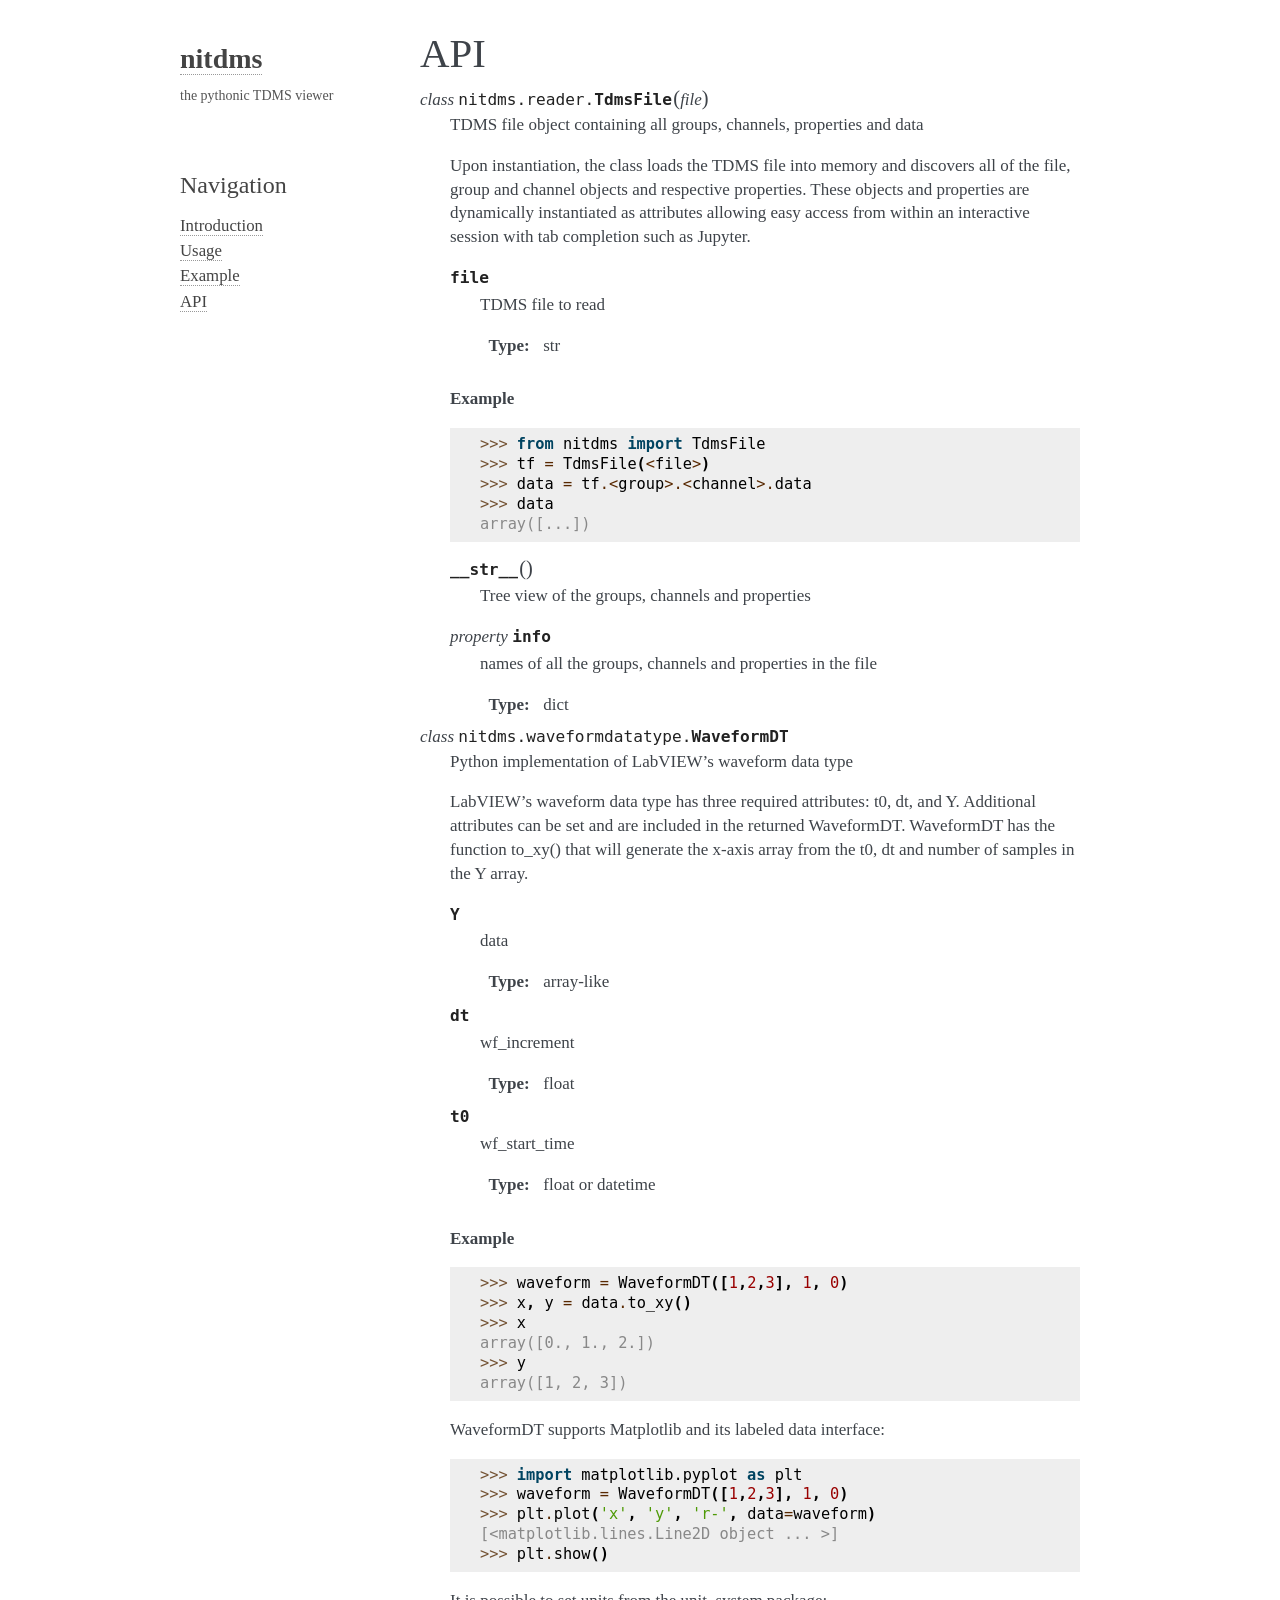
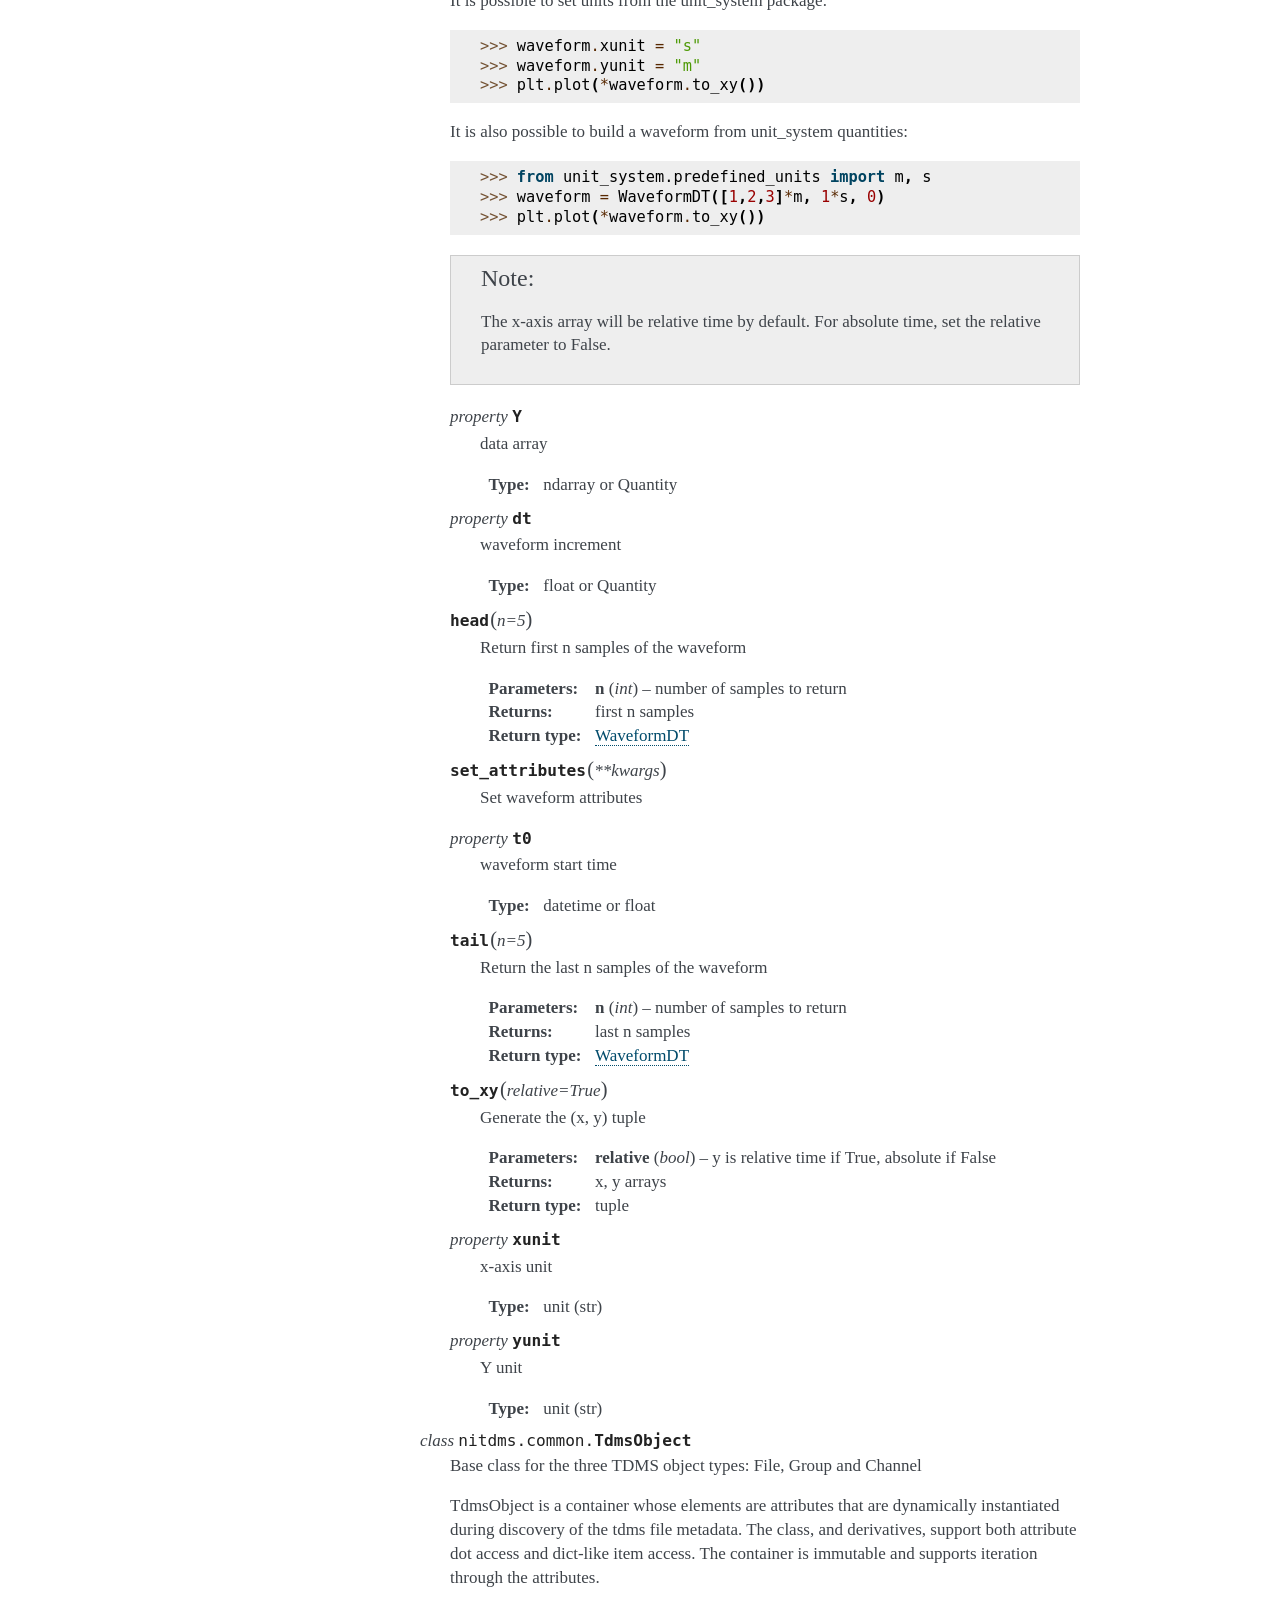
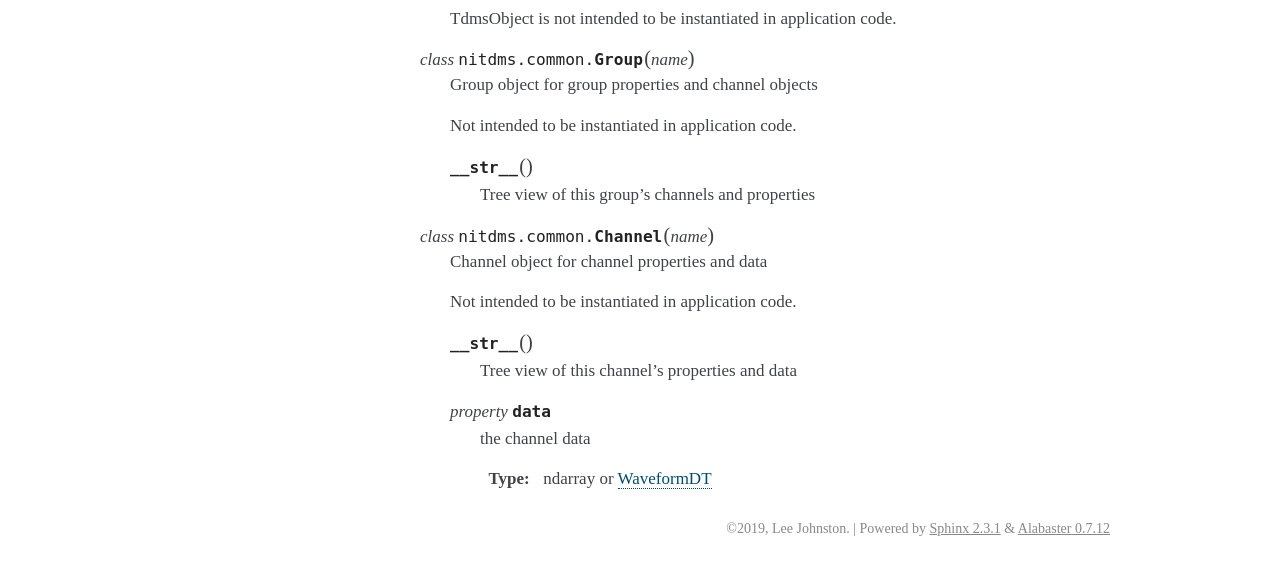
==== api.html @ 7b57d6dd "build project documentation" ====
<!DOCTYPE html>

<html xmlns="http://www.w3.org/1999/xhtml">
  <head>
    <meta charset="utf-8" />
    <title>API &#8212; nitdms  documentation</title>
    <link rel="stylesheet" href="_static/alabaster.css" type="text/css" />
    <link rel="stylesheet" href="_static/pygments.css" type="text/css" />
    <script type="text/javascript" id="documentation_options" data-url_root="./" src="_static/documentation_options.js"></script>
    <script type="text/javascript" src="_static/jquery.js"></script>
    <script type="text/javascript" src="_static/underscore.js"></script>
    <script type="text/javascript" src="_static/doctools.js"></script>
    <script type="text/javascript" src="_static/language_data.js"></script>
    <link rel="index" title="Index" href="genindex.html" />
    <link rel="search" title="Search" href="search.html" />
    <link rel="prev" title="Example" href="example.html" />
   
  <link rel="stylesheet" href="_static/custom.css" type="text/css" />
  
  
  <meta name="viewport" content="width=device-width, initial-scale=0.9, maximum-scale=0.9" />

  </head><body>
  

    <div class="document">
      <div class="documentwrapper">
        <div class="bodywrapper">
          

          <div class="body" role="main">
            
  <div class="section" id="module-nitdms.reader">
<span id="api"></span><h1>API<a class="headerlink" href="#module-nitdms.reader" title="Permalink to this headline">¶</a></h1>
<dl class="class">
<dt id="nitdms.reader.TdmsFile">
<em class="property">class </em><code class="sig-prename descclassname">nitdms.reader.</code><code class="sig-name descname">TdmsFile</code><span class="sig-paren">(</span><em class="sig-param">file</em><span class="sig-paren">)</span><a class="headerlink" href="#nitdms.reader.TdmsFile" title="Permalink to this definition">¶</a></dt>
<dd><p>TDMS file object containing all groups, channels, properties and data</p>
<p>Upon instantiation, the class loads the TDMS file into memory and discovers
all of the file, group and channel objects and respective properties. These
objects and properties are dynamically instantiated as attributes allowing easy
access from within an interactive session with tab completion such as Jupyter.</p>
<dl class="attribute">
<dt id="nitdms.reader.TdmsFile.file">
<code class="sig-name descname">file</code><a class="headerlink" href="#nitdms.reader.TdmsFile.file" title="Permalink to this definition">¶</a></dt>
<dd><p>TDMS file to read</p>
<dl class="field-list simple">
<dt class="field-odd">Type</dt>
<dd class="field-odd"><p>str</p>
</dd>
</dl>
</dd></dl>

<p class="rubric">Example</p>
<div class="doctest highlight-default notranslate"><div class="highlight"><pre><span></span><span class="gp">&gt;&gt;&gt; </span><span class="kn">from</span> <span class="nn">nitdms</span> <span class="kn">import</span> <span class="n">TdmsFile</span>
<span class="gp">&gt;&gt;&gt; </span><span class="n">tf</span> <span class="o">=</span> <span class="n">TdmsFile</span><span class="p">(</span><span class="o">&lt;</span><span class="n">file</span><span class="o">&gt;</span><span class="p">)</span>
<span class="gp">&gt;&gt;&gt; </span><span class="n">data</span> <span class="o">=</span> <span class="n">tf</span><span class="o">.&lt;</span><span class="n">group</span><span class="o">&gt;.&lt;</span><span class="n">channel</span><span class="o">&gt;.</span><span class="n">data</span>
<span class="gp">&gt;&gt;&gt; </span><span class="n">data</span>
<span class="go">array([...])</span>
</pre></div>
</div>
<dl class="method">
<dt id="nitdms.reader.TdmsFile.__str__">
<code class="sig-name descname">__str__</code><span class="sig-paren">(</span><span class="sig-paren">)</span><a class="headerlink" href="#nitdms.reader.TdmsFile.__str__" title="Permalink to this definition">¶</a></dt>
<dd><p>Tree view of the groups, channels and properties</p>
</dd></dl>

<dl class="method">
<dt id="nitdms.reader.TdmsFile.info">
<em class="property">property </em><code class="sig-name descname">info</code><a class="headerlink" href="#nitdms.reader.TdmsFile.info" title="Permalink to this definition">¶</a></dt>
<dd><p>names of all the groups, channels and properties in the file</p>
<dl class="field-list simple">
<dt class="field-odd">Type</dt>
<dd class="field-odd"><p>dict</p>
</dd>
</dl>
</dd></dl>

</dd></dl>

<span class="target" id="module-nitdms.waveformdatatype"></span><dl class="class">
<dt id="nitdms.waveformdatatype.WaveformDT">
<em class="property">class </em><code class="sig-prename descclassname">nitdms.waveformdatatype.</code><code class="sig-name descname">WaveformDT</code><a class="headerlink" href="#nitdms.waveformdatatype.WaveformDT" title="Permalink to this definition">¶</a></dt>
<dd><p>Python implementation of LabVIEW’s waveform data type</p>
<p>LabVIEW’s waveform data type has three required attributes: t0, dt, and Y.
Additional attributes can be set and are included in the returned WaveformDT.
WaveformDT has the function to_xy() that will generate the x-axis array from the
t0, dt and number of samples in the Y array.</p>
<dl class="attribute">
<dt id="nitdms.waveformdatatype.WaveformDT.Y">
<code class="sig-name descname">Y</code><a class="headerlink" href="#nitdms.waveformdatatype.WaveformDT.Y" title="Permalink to this definition">¶</a></dt>
<dd><p>data</p>
<dl class="field-list simple">
<dt class="field-odd">Type</dt>
<dd class="field-odd"><p>array-like</p>
</dd>
</dl>
</dd></dl>

<dl class="attribute">
<dt id="nitdms.waveformdatatype.WaveformDT.dt">
<code class="sig-name descname">dt</code><a class="headerlink" href="#nitdms.waveformdatatype.WaveformDT.dt" title="Permalink to this definition">¶</a></dt>
<dd><p>wf_increment</p>
<dl class="field-list simple">
<dt class="field-odd">Type</dt>
<dd class="field-odd"><p>float</p>
</dd>
</dl>
</dd></dl>

<dl class="attribute">
<dt id="nitdms.waveformdatatype.WaveformDT.t0">
<code class="sig-name descname">t0</code><a class="headerlink" href="#nitdms.waveformdatatype.WaveformDT.t0" title="Permalink to this definition">¶</a></dt>
<dd><p>wf_start_time</p>
<dl class="field-list simple">
<dt class="field-odd">Type</dt>
<dd class="field-odd"><p>float or datetime</p>
</dd>
</dl>
</dd></dl>

<p class="rubric">Example</p>
<div class="doctest highlight-default notranslate"><div class="highlight"><pre><span></span><span class="gp">&gt;&gt;&gt; </span><span class="n">waveform</span> <span class="o">=</span> <span class="n">WaveformDT</span><span class="p">([</span><span class="mi">1</span><span class="p">,</span><span class="mi">2</span><span class="p">,</span><span class="mi">3</span><span class="p">],</span> <span class="mi">1</span><span class="p">,</span> <span class="mi">0</span><span class="p">)</span>
<span class="gp">&gt;&gt;&gt; </span><span class="n">x</span><span class="p">,</span> <span class="n">y</span> <span class="o">=</span> <span class="n">data</span><span class="o">.</span><span class="n">to_xy</span><span class="p">()</span>
<span class="gp">&gt;&gt;&gt; </span><span class="n">x</span>
<span class="go">array([0., 1., 2.])</span>
<span class="gp">&gt;&gt;&gt; </span><span class="n">y</span>
<span class="go">array([1, 2, 3])</span>
</pre></div>
</div>
<p>WaveformDT supports Matplotlib and its labeled data interface:</p>
<div class="doctest highlight-default notranslate"><div class="highlight"><pre><span></span><span class="gp">&gt;&gt;&gt; </span><span class="kn">import</span> <span class="nn">matplotlib.pyplot</span> <span class="k">as</span> <span class="nn">plt</span>
<span class="gp">&gt;&gt;&gt; </span><span class="n">waveform</span> <span class="o">=</span> <span class="n">WaveformDT</span><span class="p">([</span><span class="mi">1</span><span class="p">,</span><span class="mi">2</span><span class="p">,</span><span class="mi">3</span><span class="p">],</span> <span class="mi">1</span><span class="p">,</span> <span class="mi">0</span><span class="p">)</span>
<span class="gp">&gt;&gt;&gt; </span><span class="n">plt</span><span class="o">.</span><span class="n">plot</span><span class="p">(</span><span class="s1">&#39;x&#39;</span><span class="p">,</span> <span class="s1">&#39;y&#39;</span><span class="p">,</span> <span class="s1">&#39;r-&#39;</span><span class="p">,</span> <span class="n">data</span><span class="o">=</span><span class="n">waveform</span><span class="p">)</span>
<span class="go">[&lt;matplotlib.lines.Line2D object ... &gt;]</span>
<span class="gp">&gt;&gt;&gt; </span><span class="n">plt</span><span class="o">.</span><span class="n">show</span><span class="p">()</span>
</pre></div>
</div>
<p>It is possible to set units from the unit_system package:</p>
<div class="doctest highlight-default notranslate"><div class="highlight"><pre><span></span><span class="gp">&gt;&gt;&gt; </span><span class="n">waveform</span><span class="o">.</span><span class="n">xunit</span> <span class="o">=</span> <span class="s2">&quot;s&quot;</span>
<span class="gp">&gt;&gt;&gt; </span><span class="n">waveform</span><span class="o">.</span><span class="n">yunit</span> <span class="o">=</span> <span class="s2">&quot;m&quot;</span>
<span class="gp">&gt;&gt;&gt; </span><span class="n">plt</span><span class="o">.</span><span class="n">plot</span><span class="p">(</span><span class="o">*</span><span class="n">waveform</span><span class="o">.</span><span class="n">to_xy</span><span class="p">())</span>
</pre></div>
</div>
<p>It is also possible to build a waveform from unit_system quantities:</p>
<div class="doctest highlight-default notranslate"><div class="highlight"><pre><span></span><span class="gp">&gt;&gt;&gt; </span><span class="kn">from</span> <span class="nn">unit_system.predefined_units</span> <span class="kn">import</span> <span class="n">m</span><span class="p">,</span> <span class="n">s</span>
<span class="gp">&gt;&gt;&gt; </span><span class="n">waveform</span> <span class="o">=</span> <span class="n">WaveformDT</span><span class="p">([</span><span class="mi">1</span><span class="p">,</span><span class="mi">2</span><span class="p">,</span><span class="mi">3</span><span class="p">]</span><span class="o">*</span><span class="n">m</span><span class="p">,</span> <span class="mi">1</span><span class="o">*</span><span class="n">s</span><span class="p">,</span> <span class="mi">0</span><span class="p">)</span>
<span class="gp">&gt;&gt;&gt; </span><span class="n">plt</span><span class="o">.</span><span class="n">plot</span><span class="p">(</span><span class="o">*</span><span class="n">waveform</span><span class="o">.</span><span class="n">to_xy</span><span class="p">())</span>
</pre></div>
</div>
<div class="admonition note">
<p class="admonition-title">Note</p>
<p>The x-axis array will be relative time by default. For absolute time, set the
relative parameter to False.</p>
</div>
<dl class="method">
<dt>
<em class="property">property </em><code class="sig-name descname">Y</code></dt>
<dd><p>data array</p>
<dl class="field-list simple">
<dt class="field-odd">Type</dt>
<dd class="field-odd"><p>ndarray or Quantity</p>
</dd>
</dl>
</dd></dl>

<dl class="method">
<dt>
<em class="property">property </em><code class="sig-name descname">dt</code></dt>
<dd><p>waveform increment</p>
<dl class="field-list simple">
<dt class="field-odd">Type</dt>
<dd class="field-odd"><p>float or Quantity</p>
</dd>
</dl>
</dd></dl>

<dl class="method">
<dt id="nitdms.waveformdatatype.WaveformDT.head">
<code class="sig-name descname">head</code><span class="sig-paren">(</span><em class="sig-param">n=5</em><span class="sig-paren">)</span><a class="headerlink" href="#nitdms.waveformdatatype.WaveformDT.head" title="Permalink to this definition">¶</a></dt>
<dd><p>Return first n samples of the waveform</p>
<dl class="field-list simple">
<dt class="field-odd">Parameters</dt>
<dd class="field-odd"><p><strong>n</strong> (<em>int</em>) – number of samples to return</p>
</dd>
<dt class="field-even">Returns</dt>
<dd class="field-even"><p>first n samples</p>
</dd>
<dt class="field-odd">Return type</dt>
<dd class="field-odd"><p><a class="reference internal" href="#nitdms.waveformdatatype.WaveformDT" title="nitdms.waveformdatatype.WaveformDT">WaveformDT</a></p>
</dd>
</dl>
</dd></dl>

<dl class="method">
<dt id="nitdms.waveformdatatype.WaveformDT.set_attributes">
<code class="sig-name descname">set_attributes</code><span class="sig-paren">(</span><em class="sig-param">**kwargs</em><span class="sig-paren">)</span><a class="headerlink" href="#nitdms.waveformdatatype.WaveformDT.set_attributes" title="Permalink to this definition">¶</a></dt>
<dd><p>Set waveform attributes</p>
</dd></dl>

<dl class="method">
<dt>
<em class="property">property </em><code class="sig-name descname">t0</code></dt>
<dd><p>waveform start time</p>
<dl class="field-list simple">
<dt class="field-odd">Type</dt>
<dd class="field-odd"><p>datetime or float</p>
</dd>
</dl>
</dd></dl>

<dl class="method">
<dt id="nitdms.waveformdatatype.WaveformDT.tail">
<code class="sig-name descname">tail</code><span class="sig-paren">(</span><em class="sig-param">n=5</em><span class="sig-paren">)</span><a class="headerlink" href="#nitdms.waveformdatatype.WaveformDT.tail" title="Permalink to this definition">¶</a></dt>
<dd><p>Return the last n samples of the waveform</p>
<dl class="field-list simple">
<dt class="field-odd">Parameters</dt>
<dd class="field-odd"><p><strong>n</strong> (<em>int</em>) – number of samples to return</p>
</dd>
<dt class="field-even">Returns</dt>
<dd class="field-even"><p>last n samples</p>
</dd>
<dt class="field-odd">Return type</dt>
<dd class="field-odd"><p><a class="reference internal" href="#nitdms.waveformdatatype.WaveformDT" title="nitdms.waveformdatatype.WaveformDT">WaveformDT</a></p>
</dd>
</dl>
</dd></dl>

<dl class="method">
<dt id="nitdms.waveformdatatype.WaveformDT.to_xy">
<code class="sig-name descname">to_xy</code><span class="sig-paren">(</span><em class="sig-param">relative=True</em><span class="sig-paren">)</span><a class="headerlink" href="#nitdms.waveformdatatype.WaveformDT.to_xy" title="Permalink to this definition">¶</a></dt>
<dd><p>Generate the (x, y) tuple</p>
<dl class="field-list simple">
<dt class="field-odd">Parameters</dt>
<dd class="field-odd"><p><strong>relative</strong> (<em>bool</em>) – y is relative time if True, absolute if False</p>
</dd>
<dt class="field-even">Returns</dt>
<dd class="field-even"><p>x, y arrays</p>
</dd>
<dt class="field-odd">Return type</dt>
<dd class="field-odd"><p>tuple</p>
</dd>
</dl>
</dd></dl>

<dl class="method">
<dt id="nitdms.waveformdatatype.WaveformDT.xunit">
<em class="property">property </em><code class="sig-name descname">xunit</code><a class="headerlink" href="#nitdms.waveformdatatype.WaveformDT.xunit" title="Permalink to this definition">¶</a></dt>
<dd><p>x-axis unit</p>
<dl class="field-list simple">
<dt class="field-odd">Type</dt>
<dd class="field-odd"><p>unit (str)</p>
</dd>
</dl>
</dd></dl>

<dl class="method">
<dt id="nitdms.waveformdatatype.WaveformDT.yunit">
<em class="property">property </em><code class="sig-name descname">yunit</code><a class="headerlink" href="#nitdms.waveformdatatype.WaveformDT.yunit" title="Permalink to this definition">¶</a></dt>
<dd><p>Y unit</p>
<dl class="field-list simple">
<dt class="field-odd">Type</dt>
<dd class="field-odd"><p>unit (str)</p>
</dd>
</dl>
</dd></dl>

</dd></dl>

<span class="target" id="module-nitdms.common"></span><dl class="class">
<dt id="nitdms.common.TdmsObject">
<em class="property">class </em><code class="sig-prename descclassname">nitdms.common.</code><code class="sig-name descname">TdmsObject</code><a class="headerlink" href="#nitdms.common.TdmsObject" title="Permalink to this definition">¶</a></dt>
<dd><p>Base class for the three TDMS object types: File, Group and Channel</p>
<p>TdmsObject is a container whose elements are attributes that are dynamically
instantiated during discovery of the tdms file metadata. The class, and derivatives,
support both attribute dot access and dict-like item access.
The container is immutable and supports iteration through the attributes.</p>
<p>TdmsObject is not intended to be instantiated in application code.</p>
</dd></dl>

<dl class="class">
<dt id="nitdms.common.Group">
<em class="property">class </em><code class="sig-prename descclassname">nitdms.common.</code><code class="sig-name descname">Group</code><span class="sig-paren">(</span><em class="sig-param">name</em><span class="sig-paren">)</span><a class="headerlink" href="#nitdms.common.Group" title="Permalink to this definition">¶</a></dt>
<dd><p>Group object for group properties and channel objects</p>
<p>Not intended to be instantiated in application code.</p>
<dl class="method">
<dt id="nitdms.common.Group.__str__">
<code class="sig-name descname">__str__</code><span class="sig-paren">(</span><span class="sig-paren">)</span><a class="headerlink" href="#nitdms.common.Group.__str__" title="Permalink to this definition">¶</a></dt>
<dd><p>Tree view of this group’s channels and properties</p>
</dd></dl>

</dd></dl>

<dl class="class">
<dt id="nitdms.common.Channel">
<em class="property">class </em><code class="sig-prename descclassname">nitdms.common.</code><code class="sig-name descname">Channel</code><span class="sig-paren">(</span><em class="sig-param">name</em><span class="sig-paren">)</span><a class="headerlink" href="#nitdms.common.Channel" title="Permalink to this definition">¶</a></dt>
<dd><p>Channel object for channel properties and data</p>
<p>Not intended to be instantiated in application code.</p>
<dl class="method">
<dt id="nitdms.common.Channel.__str__">
<code class="sig-name descname">__str__</code><span class="sig-paren">(</span><span class="sig-paren">)</span><a class="headerlink" href="#nitdms.common.Channel.__str__" title="Permalink to this definition">¶</a></dt>
<dd><p>Tree view of this channel’s properties and data</p>
</dd></dl>

<dl class="method">
<dt id="nitdms.common.Channel.data">
<em class="property">property </em><code class="sig-name descname">data</code><a class="headerlink" href="#nitdms.common.Channel.data" title="Permalink to this definition">¶</a></dt>
<dd><p>the channel data</p>
<dl class="field-list simple">
<dt class="field-odd">Type</dt>
<dd class="field-odd"><p>ndarray or <a class="reference internal" href="#nitdms.waveformdatatype.WaveformDT" title="nitdms.waveformdatatype.WaveformDT">WaveformDT</a></p>
</dd>
</dl>
</dd></dl>

</dd></dl>

</div>


          </div>
          
        </div>
      </div>
      <div class="sphinxsidebar" role="navigation" aria-label="main navigation">
        <div class="sphinxsidebarwrapper">
<h1 class="logo"><a href="index.html">nitdms</a></h1>



<p class="blurb">the pythonic TDMS viewer</p>




<p>
<iframe src="https://ghbtns.com/github-btn.html?user=l-johnston&repo=nitdms&type=watch&count=true&size=large&v=2"
  allowtransparency="true" frameborder="0" scrolling="0" width="200px" height="35px"></iframe>
</p>





<h3>Navigation</h3>
<ul class="current">
<li class="toctree-l1"><a class="reference internal" href="introduction.html">Introduction</a></li>
<li class="toctree-l1"><a class="reference internal" href="usage.html">Usage</a></li>
<li class="toctree-l1"><a class="reference internal" href="example.html">Example</a></li>
<li class="toctree-l1 current"><a class="current reference internal" href="#">API</a></li>
</ul>

<div class="relations">
<h3>Related Topics</h3>
<ul>
  <li><a href="index.html">Documentation overview</a><ul>
      <li>Previous: <a href="example.html" title="previous chapter">Example</a></li>
  </ul></li>
</ul>
</div>
<div id="searchbox" style="display: none" role="search">
  <h3 id="searchlabel">Quick search</h3>
    <div class="searchformwrapper">
    <form class="search" action="search.html" method="get">
      <input type="text" name="q" aria-labelledby="searchlabel" />
      <input type="submit" value="Go" />
    </form>
    </div>
</div>
<script type="text/javascript">$('#searchbox').show(0);</script>








        </div>
      </div>
      <div class="clearer"></div>
    </div>
    <div class="footer">
      &copy;2019, Lee Johnston.
      
      |
      Powered by <a href="http://sphinx-doc.org/">Sphinx 2.3.1</a>
      &amp; <a href="https://github.com/bitprophet/alabaster">Alabaster 0.7.12</a>
      
    </div>

    

    
  </body>
</html>
---- _static/alabaster.css ----
@import url("basic.css");

/* -- page layout ----------------------------------------------------------- */

body {
    font-family: STIX2;
    font-size: 17px;
    background-color: #fff;
    color: #000;
    margin: 0;
    padding: 0;
}


div.document {
    width: 940px;
    margin: 30px auto 0 auto;
}

div.documentwrapper {
    float: left;
    width: 100%;
}

div.bodywrapper {
    margin: 0 0 0 220px;
}

div.sphinxsidebar {
    width: 220px;
    font-size: 14px;
    line-height: 1.5;
}

hr {
    border: 1px solid #B1B4B6;
}

div.body {
    background-color: #fff;
    color: #3E4349;
    padding: 0 30px 0 30px;
}

div.body > .section {
    text-align: left;
}

div.footer {
    width: 940px;
    margin: 20px auto 30px auto;
    font-size: 14px;
    color: #888;
    text-align: right;
}

div.footer a {
    color: #888;
}

p.caption {
    font-family: inherit;
    font-size: inherit;
}


div.relations {
    display: none;
}


div.sphinxsidebar a {
    color: #444;
    text-decoration: none;
    border-bottom: 1px dotted #999;
}

div.sphinxsidebar a:hover {
    border-bottom: 1px solid #999;
}

div.sphinxsidebarwrapper {
    padding: 18px 10px;
}

div.sphinxsidebarwrapper p.logo {
    padding: 0;
    margin: -10px 0 0 0px;
    text-align: center;
}

div.sphinxsidebarwrapper h1.logo {
    margin-top: -10px;
    text-align: center;
    margin-bottom: 5px;
    text-align: left;
}

div.sphinxsidebarwrapper h1.logo-name {
    margin-top: 0px;
}

div.sphinxsidebarwrapper p.blurb {
    margin-top: 0;
    font-style: normal;
}

div.sphinxsidebar h3,
div.sphinxsidebar h4 {
    font-family: STIX2;
    color: #444;
    font-size: 24px;
    font-weight: normal;
    margin: 0 0 5px 0;
    padding: 0;
}

div.sphinxsidebar h4 {
    font-size: 20px;
}

div.sphinxsidebar h3 a {
    color: #444;
}

div.sphinxsidebar p.logo a,
div.sphinxsidebar h3 a,
div.sphinxsidebar p.logo a:hover,
div.sphinxsidebar h3 a:hover {
    border: none;
}

div.sphinxsidebar p {
    color: #555;
    margin: 10px 0;
}

div.sphinxsidebar ul {
    margin: 10px 0;
    padding: 0;
    color: #000;
}

div.sphinxsidebar ul li.toctree-l1 > a {
    font-size: 120%;
}

div.sphinxsidebar ul li.toctree-l2 > a {
    font-size: 110%;
}

div.sphinxsidebar input {
    border: 1px solid #CCC;
    font-family: STIX2;
    font-size: 1em;
}

div.sphinxsidebar hr {
    border: none;
    height: 1px;
    color: #AAA;
    background: #AAA;

    text-align: left;
    margin-left: 0;
    width: 50%;
}

div.sphinxsidebar .badge {
    border-bottom: none;
}

div.sphinxsidebar .badge:hover {
    border-bottom: none;
}

/* To address an issue with donation coming after search */
div.sphinxsidebar h3.donation {
    margin-top: 10px;
}

/* -- body styles ----------------------------------------------------------- */

a {
    color: #004B6B;
    text-decoration: underline;
}

a:hover {
    color: #6D4100;
    text-decoration: underline;
}

div.body h1,
div.body h2,
div.body h3,
div.body h4,
div.body h5,
div.body h6 {
    font-family: STIX2;
    font-weight: normal;
    margin: 30px 0px 10px 0px;
    padding: 0;
}

div.body h1 { margin-top: 0; padding-top: 0; font-size: 240%; }
div.body h2 { font-size: 180%; }
div.body h3 { font-size: 150%; }
div.body h4 { font-size: 130%; }
div.body h5 { font-size: 100%; }
div.body h6 { font-size: 100%; }

a.headerlink {
    color: #DDD;
    padding: 0 4px;
    text-decoration: none;
}

a.headerlink:hover {
    color: #444;
    background: #EAEAEA;
}

div.body p, div.body dd, div.body li {
    line-height: 1.4em;
}

div.admonition {
    margin: 20px 0px;
    padding: 10px 30px;
    background-color: #EEE;
    border: 1px solid #CCC;
}

div.admonition tt.xref, div.admonition code.xref, div.admonition a tt {
    background-color: #FBFBFB;
    border-bottom: 1px solid #fafafa;
}

div.admonition p.admonition-title {
    font-family: STIX2;
    font-weight: normal;
    font-size: 24px;
    margin: 0 0 10px 0;
    padding: 0;
    line-height: 1;
}

div.admonition p.last {
    margin-bottom: 0;
}

div.highlight {
    background-color: #fff;
}

dt:target, .highlight {
    background: #FAF3E8;
}

div.warning {
    background-color: #FCC;
    border: 1px solid #FAA;
}

div.danger {
    background-color: #FCC;
    border: 1px solid #FAA;
    -moz-box-shadow: 2px 2px 4px #D52C2C;
    -webkit-box-shadow: 2px 2px 4px #D52C2C;
    box-shadow: 2px 2px 4px #D52C2C;
}

div.error {
    background-color: #FCC;
    border: 1px solid #FAA;
    -moz-box-shadow: 2px 2px 4px #D52C2C;
    -webkit-box-shadow: 2px 2px 4px #D52C2C;
    box-shadow: 2px 2px 4px #D52C2C;
}

div.caution {
    background-color: #FCC;
    border: 1px solid #FAA;
}

div.attention {
    background-color: #FCC;
    border: 1px solid #FAA;
}

div.important {
    background-color: #EEE;
    border: 1px solid #CCC;
}

div.note {
    background-color: #EEE;
    border: 1px solid #CCC;
}

div.tip {
    background-color: #EEE;
    border: 1px solid #CCC;
}

div.hint {
    background-color: #EEE;
    border: 1px solid #CCC;
}

div.seealso {
    background-color: #EEE;
    border: 1px solid #CCC;
}

div.topic {
    background-color: #EEE;
}

p.admonition-title {
    display: inline;
}

p.admonition-title:after {
    content: ":";
}

pre, tt, code {
    font-family: 'Consolas', 'Menlo', 'DejaVu Sans Mono', 'Bitstream Vera Sans Mono', monospace;
    font-size: 0.9em;
}

.hll {
    background-color: #FFC;
    margin: 0 -12px;
    padding: 0 12px;
    display: block;
}

img.screenshot {
}

tt.descname, tt.descclassname, code.descname, code.descclassname {
    font-size: 0.95em;
}

tt.descname, code.descname {
    padding-right: 0.08em;
}

img.screenshot {
    -moz-box-shadow: 2px 2px 4px #EEE;
    -webkit-box-shadow: 2px 2px 4px #EEE;
    box-shadow: 2px 2px 4px #EEE;
}

table.docutils {
    border: 1px solid #888;
    -moz-box-shadow: 2px 2px 4px #EEE;
    -webkit-box-shadow: 2px 2px 4px #EEE;
    box-shadow: 2px 2px 4px #EEE;
}

table.docutils td, table.docutils th {
    border: 1px solid #888;
    padding: 0.25em 0.7em;
}

table.field-list, table.footnote {
    border: none;
    -moz-box-shadow: none;
    -webkit-box-shadow: none;
    box-shadow: none;
}

table.footnote {
    margin: 15px 0;
    width: 100%;
    border: 1px solid #EEE;
    background: #FDFDFD;
    font-size: 0.9em;
}

table.footnote + table.footnote {
    margin-top: -15px;
    border-top: none;
}

table.field-list th {
    padding: 0 0.8em 0 0;
}

table.field-list td {
    padding: 0;
}

table.field-list p {
    margin-bottom: 0.8em;
}

/* Cloned from
 * https://github.com/sphinx-doc/sphinx/commit/ef60dbfce09286b20b7385333d63a60321784e68
 */
.field-name {
    -moz-hyphens: manual;
    -ms-hyphens: manual;
    -webkit-hyphens: manual;
    hyphens: manual;
}

table.footnote td.label {
    width: .1px;
    padding: 0.3em 0 0.3em 0.5em;
}

table.footnote td {
    padding: 0.3em 0.5em;
}

dl {
    margin: 0;
    padding: 0;
}

dl dd {
    margin-left: 30px;
}

blockquote {
    margin: 0 0 0 30px;
    padding: 0;
}

ul, ol {
    /* Matches the 30px from the narrow-screen "li > ul" selector below */
    margin: 10px 0 10px 30px;
    padding: 0;
}

pre {
    background: #EEE;
    padding: 7px 30px;
    margin: 15px 0px;
    line-height: 1.3em;
}

div.viewcode-block:target {
    background: #ffd;
}

dl pre, blockquote pre, li pre {
    margin-left: 0;
    padding-left: 30px;
}

tt, code {
    background-color: #ecf0f3;
    color: #222;
    /* padding: 1px 2px; */
}

tt.xref, code.xref, a tt {
    background-color: #FBFBFB;
    border-bottom: 1px solid #fff;
}

a.reference {
    text-decoration: none;
    border-bottom: 1px dotted #004B6B;
}

/* Don't put an underline on images */
a.image-reference, a.image-reference:hover {
    border-bottom: none;
}

a.reference:hover {
    border-bottom: 1px solid #6D4100;
}

a.footnote-reference {
    text-decoration: none;
    font-size: 0.7em;
    vertical-align: top;
    border-bottom: 1px dotted #004B6B;
}

a.footnote-reference:hover {
    border-bottom: 1px solid #6D4100;
}

a:hover tt, a:hover code {
    background: #EEE;
}


@media screen and (max-width: 870px) {

    div.sphinxsidebar {
    	display: none;
    }

    div.document {
       width: 100%;

    }

    div.documentwrapper {
    	margin-left: 0;
    	margin-top: 0;
    	margin-right: 0;
    	margin-bottom: 0;
    }

    div.bodywrapper {
    	margin-top: 0;
    	margin-right: 0;
    	margin-bottom: 0;
    	margin-left: 0;
    }

    ul {
    	margin-left: 0;
    }

	li > ul {
        /* Matches the 30px from the "ul, ol" selector above */
		margin-left: 30px;
	}

    .document {
    	width: auto;
    }

    .footer {
    	width: auto;
    }

    .bodywrapper {
    	margin: 0;
    }

    .footer {
    	width: auto;
    }

    .github {
        display: none;
    }



}



@media screen and (max-width: 875px) {

    body {
        margin: 0;
        padding: 20px 30px;
    }

    div.documentwrapper {
        float: none;
        background: #fff;
    }

    div.sphinxsidebar {
        display: block;
        float: none;
        width: 102.5%;
        margin: 50px -30px -20px -30px;
        padding: 10px 20px;
        background: #333;
        color: #FFF;
    }

    div.sphinxsidebar h3, div.sphinxsidebar h4, div.sphinxsidebar p,
    div.sphinxsidebar h3 a {
        color: #fff;
    }

    div.sphinxsidebar a {
        color: #AAA;
    }

    div.sphinxsidebar p.logo {
        display: none;
    }

    div.document {
        width: 100%;
        margin: 0;
    }

    div.footer {
        display: none;
    }

    div.bodywrapper {
        margin: 0;
    }

    div.body {
        min-height: 0;
        padding: 0;
    }

    .rtd_doc_footer {
        display: none;
    }

    .document {
        width: auto;
    }

    .footer {
        width: auto;
    }

    .footer {
        width: auto;
    }

    .github {
        display: none;
    }
}


/* misc. */

.revsys-inline {
    display: none!important;
}

/* Make nested-list/multi-paragraph items look better in Releases changelog
 * pages. Without this, docutils' magical list fuckery causes inconsistent
 * formatting between different release sub-lists.
 */
div#changelog > div.section > ul > li > p:only-child {
    margin-bottom: 0;
}

/* Hide fugly table cell borders in ..bibliography:: directive output */
table.docutils.citation, table.docutils.citation td, table.docutils.citation th {
  border: none;
  /* Below needed in some edge cases; if not applied, bottom shadows appear */
  -moz-box-shadow: none;
  -webkit-box-shadow: none;
  box-shadow: none;
}


/* relbar */

.related {
    line-height: 30px;
    width: 100%;
    font-size: 0.9rem;
}

.related.top {
    border-bottom: 1px solid #EEE;
    margin-bottom: 20px;
}

.related.bottom {
    border-top: 1px solid #EEE;
}

.related ul {
    padding: 0;
    margin: 0;
    list-style: none;
}

.related li {
    display: inline;
}

nav#rellinks {
    float: right;
}

nav#rellinks li+li:before {
    content: "|";
}

nav#breadcrumbs li+li:before {
    content: "\00BB";
}

/* Hide certain items when printing */
@media print {
    div.related {
        display: none;
    }
}
---- _static/pygments.css ----
.highlight .hll { background-color: #ffffcc }
.highlight  { background: #f8f8f8; }
.highlight .c { color: #8f5902; font-style: italic } /* Comment */
.highlight .err { color: #a40000; border: 1px solid #ef2929 } /* Error */
.highlight .g { color: #000000 } /* Generic */
.highlight .k { color: #004461; font-weight: bold } /* Keyword */
.highlight .l { color: #000000 } /* Literal */
.highlight .n { color: #000000 } /* Name */
.highlight .o { color: #582800 } /* Operator */
.highlight .x { color: #000000 } /* Other */
.highlight .p { color: #000000; font-weight: bold } /* Punctuation */
.highlight .ch { color: #8f5902; font-style: italic } /* Comment.Hashbang */
.highlight .cm { color: #8f5902; font-style: italic } /* Comment.Multiline */
.highlight .cp { color: #8f5902 } /* Comment.Preproc */
.highlight .cpf { color: #8f5902; font-style: italic } /* Comment.PreprocFile */
.highlight .c1 { color: #8f5902; font-style: italic } /* Comment.Single */
.highlight .cs { color: #8f5902; font-style: italic } /* Comment.Special */
.highlight .gd { color: #a40000 } /* Generic.Deleted */
.highlight .ge { color: #000000; font-style: italic } /* Generic.Emph */
.highlight .gr { color: #ef2929 } /* Generic.Error */
.highlight .gh { color: #000080; font-weight: bold } /* Generic.Heading */
.highlight .gi { color: #00A000 } /* Generic.Inserted */
.highlight .go { color: #888888 } /* Generic.Output */
.highlight .gp { color: #745334 } /* Generic.Prompt */
.highlight .gs { color: #000000; font-weight: bold } /* Generic.Strong */
.highlight .gu { color: #800080; font-weight: bold } /* Generic.Subheading */
.highlight .gt { color: #a40000; font-weight: bold } /* Generic.Traceback */
.highlight .kc { color: #004461; font-weight: bold } /* Keyword.Constant */
.highlight .kd { color: #004461; font-weight: bold } /* Keyword.Declaration */
.highlight .kn { color: #004461; font-weight: bold } /* Keyword.Namespace */
.highlight .kp { color: #004461; font-weight: bold } /* Keyword.Pseudo */
.highlight .kr { color: #004461; font-weight: bold } /* Keyword.Reserved */
.highlight .kt { color: #004461; font-weight: bold } /* Keyword.Type */
.highlight .ld { color: #000000 } /* Literal.Date */
.highlight .m { color: #990000 } /* Literal.Number */
.highlight .s { color: #4e9a06 } /* Literal.String */
.highlight .na { color: #c4a000 } /* Name.Attribute */
.highlight .nb { color: #004461 } /* Name.Builtin */
.highlight .nc { color: #000000 } /* Name.Class */
.highlight .no { color: #000000 } /* Name.Constant */
.highlight .nd { color: #888888 } /* Name.Decorator */
.highlight .ni { color: #ce5c00 } /* Name.Entity */
.highlight .ne { color: #cc0000; font-weight: bold } /* Name.Exception */
.highlight .nf { color: #000000 } /* Name.Function */
.highlight .nl { color: #f57900 } /* Name.Label */
.highlight .nn { color: #000000 } /* Name.Namespace */
.highlight .nx { color: #000000 } /* Name.Other */
.highlight .py { color: #000000 } /* Name.Property */
.highlight .nt { color: #004461; font-weight: bold } /* Name.Tag */
.highlight .nv { color: #000000 } /* Name.Variable */
.highlight .ow { color: #004461; font-weight: bold } /* Operator.Word */
.highlight .w { color: #f8f8f8; text-decoration: underline } /* Text.Whitespace */
.highlight .mb { color: #990000 } /* Literal.Number.Bin */
.highlight .mf { color: #990000 } /* Literal.Number.Float */
.highlight .mh { color: #990000 } /* Literal.Number.Hex */
.highlight .mi { color: #990000 } /* Literal.Number.Integer */
.highlight .mo { color: #990000 } /* Literal.Number.Oct */
.highlight .sa { color: #4e9a06 } /* Literal.String.Affix */
.highlight .sb { color: #4e9a06 } /* Literal.String.Backtick */
.highlight .sc { color: #4e9a06 } /* Literal.String.Char */
.highlight .dl { color: #4e9a06 } /* Literal.String.Delimiter */
.highlight .sd { color: #8f5902; font-style: italic } /* Literal.String.Doc */
.highlight .s2 { color: #4e9a06 } /* Literal.String.Double */
.highlight .se { color: #4e9a06 } /* Literal.String.Escape */
.highlight .sh { color: #4e9a06 } /* Literal.String.Heredoc */
.highlight .si { color: #4e9a06 } /* Literal.String.Interpol */
.highlight .sx { color: #4e9a06 } /* Literal.String.Other */
.highlight .sr { color: #4e9a06 } /* Literal.String.Regex */
.highlight .s1 { color: #4e9a06 } /* Literal.String.Single */
.highlight .ss { color: #4e9a06 } /* Literal.String.Symbol */
.highlight .bp { color: #3465a4 } /* Name.Builtin.Pseudo */
.highlight .fm { color: #000000 } /* Name.Function.Magic */
.highlight .vc { color: #000000 } /* Name.Variable.Class */
.highlight .vg { color: #000000 } /* Name.Variable.Global */
.highlight .vi { color: #000000 } /* Name.Variable.Instance */
.highlight .vm { color: #000000 } /* Name.Variable.Magic */
.highlight .il { color: #990000 } /* Literal.Number.Integer.Long */
---- _static/custom.css ----
/* This file intentionally left blank. */
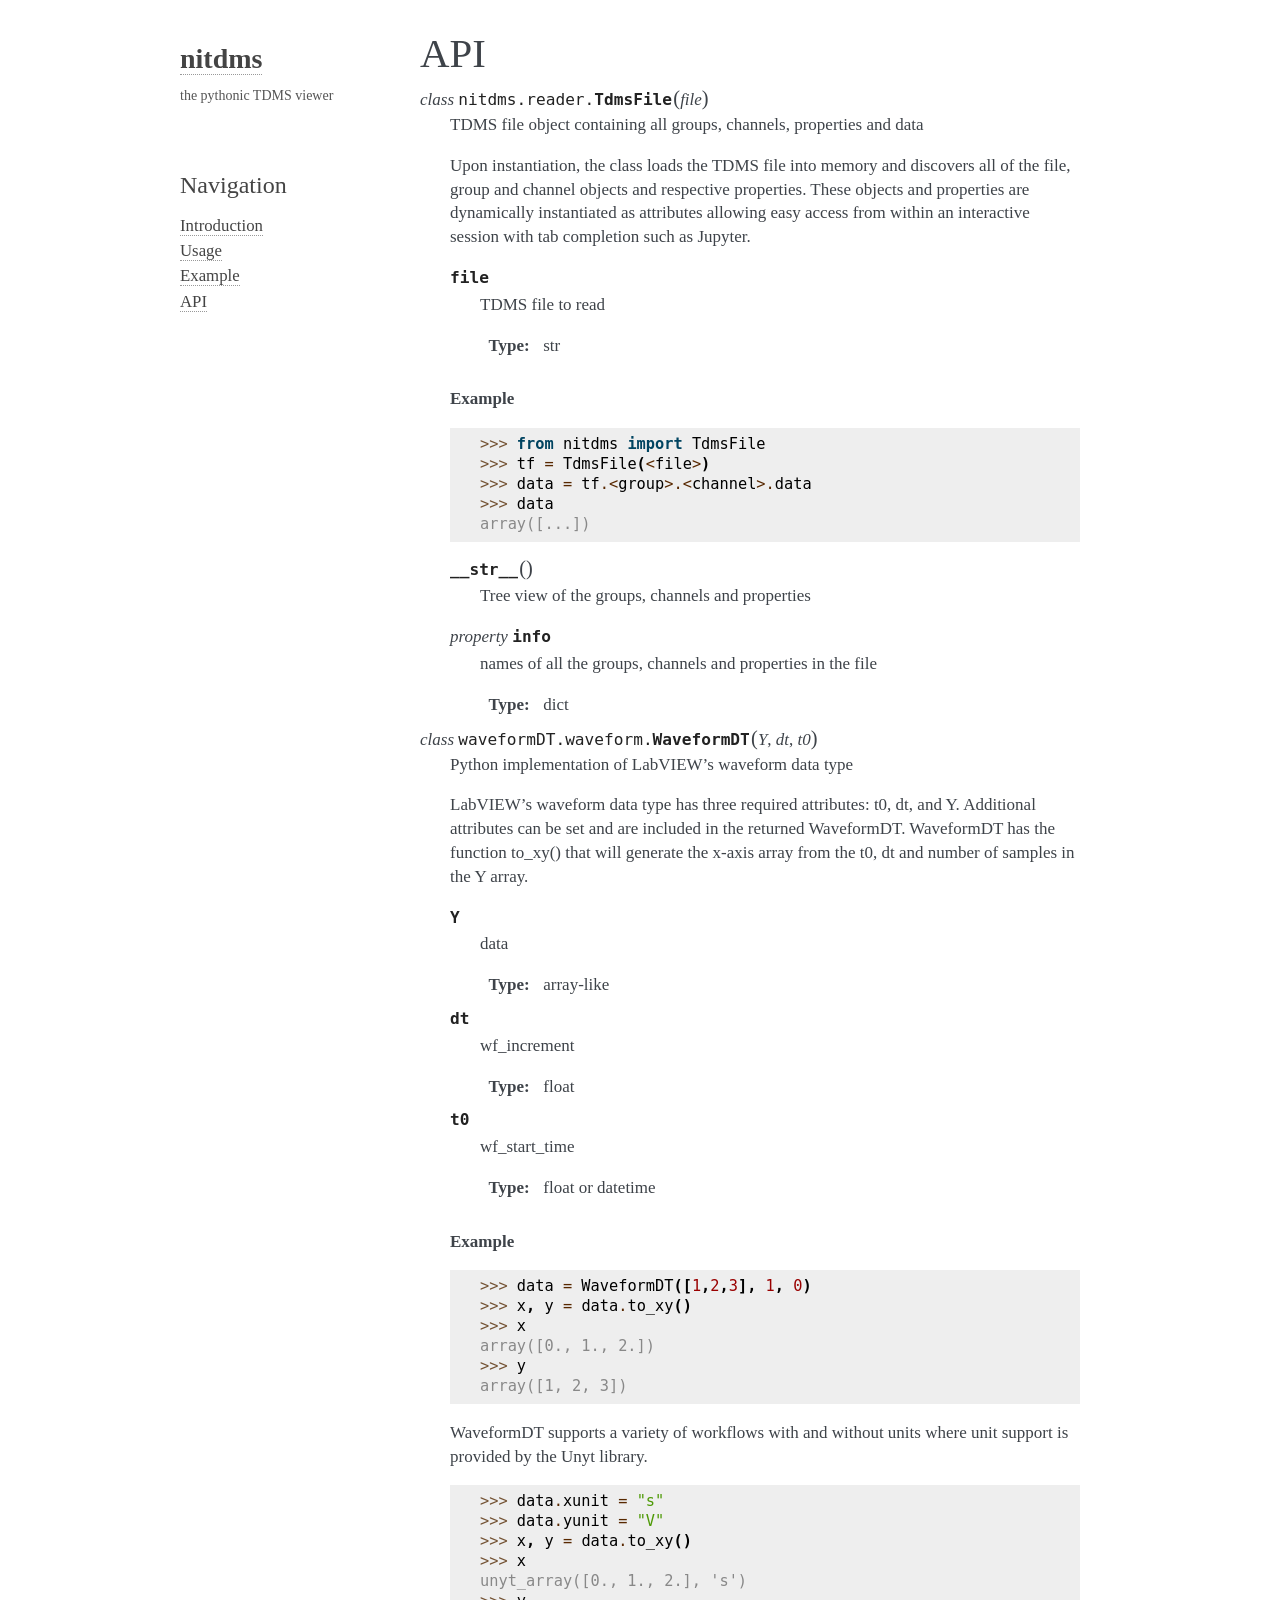
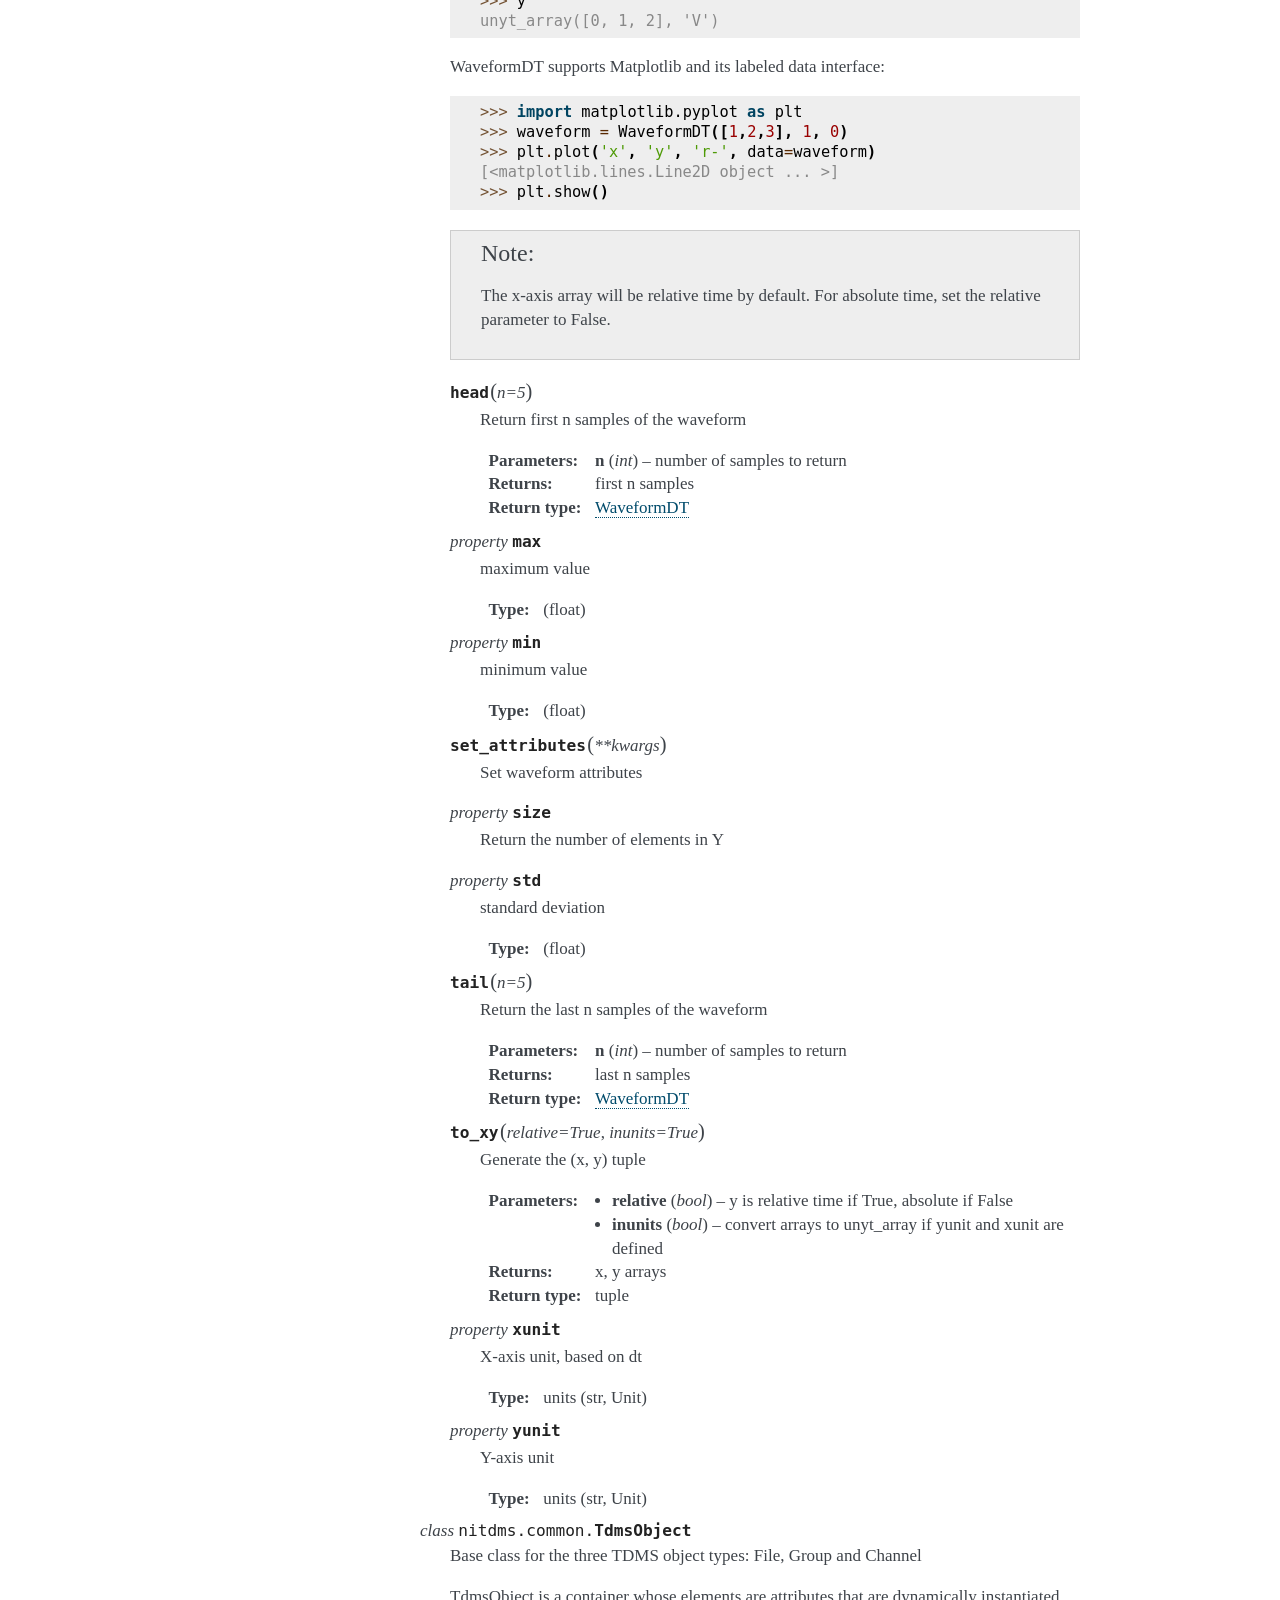
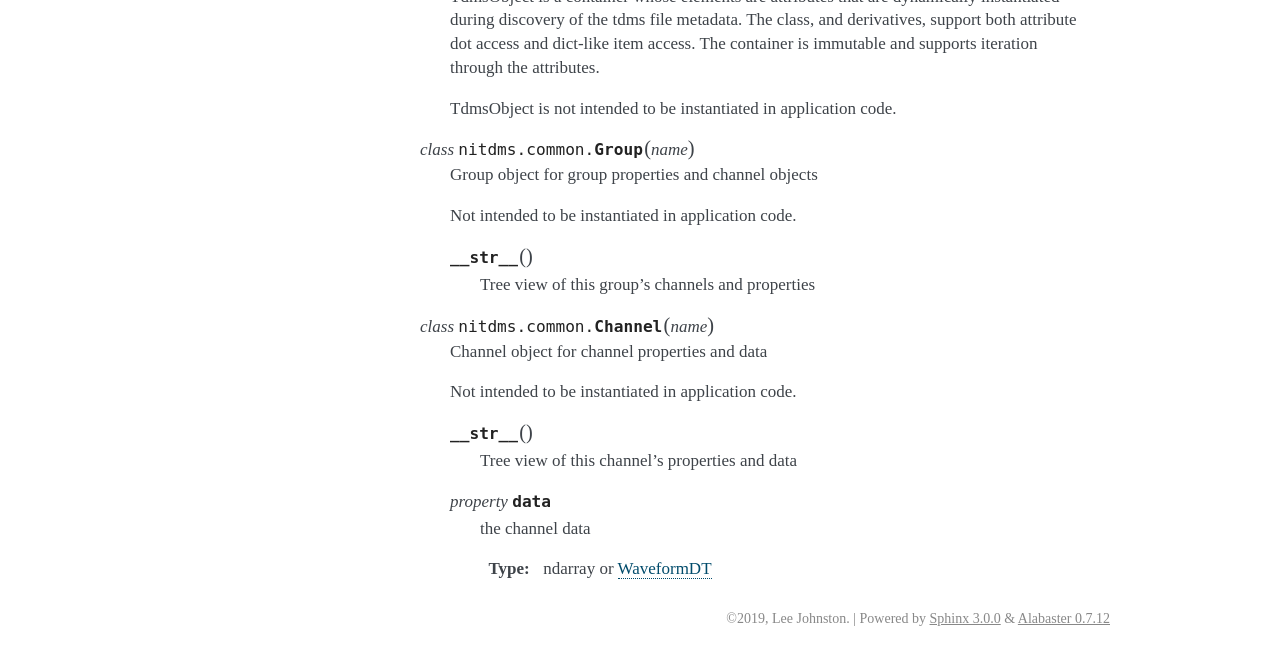
==== commit 92dfdb3a: "build project documentation" ====
--- a/api.html
+++ b/api.html
@@ -7,11 +7,11 @@
     <title>API &#8212; nitdms  documentation</title>
     <link rel="stylesheet" href="_static/alabaster.css" type="text/css" />
     <link rel="stylesheet" href="_static/pygments.css" type="text/css" />
-    <script type="text/javascript" id="documentation_options" data-url_root="./" src="_static/documentation_options.js"></script>
-    <script type="text/javascript" src="_static/jquery.js"></script>
-    <script type="text/javascript" src="_static/underscore.js"></script>
-    <script type="text/javascript" src="_static/doctools.js"></script>
-    <script type="text/javascript" src="_static/language_data.js"></script>
+    <script id="documentation_options" data-url_root="./" src="_static/documentation_options.js"></script>
+    <script src="_static/jquery.js"></script>
+    <script src="_static/underscore.js"></script>
+    <script src="_static/doctools.js"></script>
+    <script src="_static/language_data.js"></script>
     <link rel="index" title="Index" href="genindex.html" />
     <link rel="search" title="Search" href="search.html" />
     <link rel="prev" title="Example" href="example.html" />
@@ -33,15 +33,15 @@
             
   <div class="section" id="module-nitdms.reader">
 <span id="api"></span><h1>API<a class="headerlink" href="#module-nitdms.reader" title="Permalink to this headline">¶</a></h1>
-<dl class="class">
+<dl class="py class">
 <dt id="nitdms.reader.TdmsFile">
-<em class="property">class </em><code class="sig-prename descclassname">nitdms.reader.</code><code class="sig-name descname">TdmsFile</code><span class="sig-paren">(</span><em class="sig-param">file</em><span class="sig-paren">)</span><a class="headerlink" href="#nitdms.reader.TdmsFile" title="Permalink to this definition">¶</a></dt>
+<em class="property">class </em><code class="sig-prename descclassname">nitdms.reader.</code><code class="sig-name descname">TdmsFile</code><span class="sig-paren">(</span><em class="sig-param"><span class="n">file</span></em><span class="sig-paren">)</span><a class="headerlink" href="#nitdms.reader.TdmsFile" title="Permalink to this definition">¶</a></dt>
 <dd><p>TDMS file object containing all groups, channels, properties and data</p>
 <p>Upon instantiation, the class loads the TDMS file into memory and discovers
 all of the file, group and channel objects and respective properties. These
 objects and properties are dynamically instantiated as attributes allowing easy
 access from within an interactive session with tab completion such as Jupyter.</p>
-<dl class="attribute">
+<dl class="py attribute">
 <dt id="nitdms.reader.TdmsFile.file">
 <code class="sig-name descname">file</code><a class="headerlink" href="#nitdms.reader.TdmsFile.file" title="Permalink to this definition">¶</a></dt>
 <dd><p>TDMS file to read</p>
@@ -60,13 +60,13 @@
 <span class="go">array([...])</span>
 </pre></div>
 </div>
-<dl class="method">
+<dl class="py method">
 <dt id="nitdms.reader.TdmsFile.__str__">
 <code class="sig-name descname">__str__</code><span class="sig-paren">(</span><span class="sig-paren">)</span><a class="headerlink" href="#nitdms.reader.TdmsFile.__str__" title="Permalink to this definition">¶</a></dt>
 <dd><p>Tree view of the groups, channels and properties</p>
 </dd></dl>
 
-<dl class="method">
+<dl class="py method">
 <dt id="nitdms.reader.TdmsFile.info">
 <em class="property">property </em><code class="sig-name descname">info</code><a class="headerlink" href="#nitdms.reader.TdmsFile.info" title="Permalink to this definition">¶</a></dt>
 <dd><p>names of all the groups, channels and properties in the file</p>
@@ -79,17 +79,17 @@
 
 </dd></dl>
 
-<span class="target" id="module-nitdms.waveformdatatype"></span><dl class="class">
-<dt id="nitdms.waveformdatatype.WaveformDT">
-<em class="property">class </em><code class="sig-prename descclassname">nitdms.waveformdatatype.</code><code class="sig-name descname">WaveformDT</code><a class="headerlink" href="#nitdms.waveformdatatype.WaveformDT" title="Permalink to this definition">¶</a></dt>
+<span class="target" id="module-waveformDT.waveform"></span><dl class="py class">
+<dt id="waveformDT.waveform.WaveformDT">
+<em class="property">class </em><code class="sig-prename descclassname">waveformDT.waveform.</code><code class="sig-name descname">WaveformDT</code><span class="sig-paren">(</span><em class="sig-param"><span class="n">Y</span></em>, <em class="sig-param"><span class="n">dt</span></em>, <em class="sig-param"><span class="n">t0</span></em><span class="sig-paren">)</span><a class="headerlink" href="#waveformDT.waveform.WaveformDT" title="Permalink to this definition">¶</a></dt>
 <dd><p>Python implementation of LabVIEW’s waveform data type</p>
 <p>LabVIEW’s waveform data type has three required attributes: t0, dt, and Y.
 Additional attributes can be set and are included in the returned WaveformDT.
 WaveformDT has the function to_xy() that will generate the x-axis array from the
 t0, dt and number of samples in the Y array.</p>
-<dl class="attribute">
-<dt id="nitdms.waveformdatatype.WaveformDT.Y">
-<code class="sig-name descname">Y</code><a class="headerlink" href="#nitdms.waveformdatatype.WaveformDT.Y" title="Permalink to this definition">¶</a></dt>
+<dl class="py attribute">
+<dt id="waveformDT.waveform.WaveformDT.Y">
+<code class="sig-name descname">Y</code><a class="headerlink" href="#waveformDT.waveform.WaveformDT.Y" title="Permalink to this definition">¶</a></dt>
 <dd><p>data</p>
 <dl class="field-list simple">
 <dt class="field-odd">Type</dt>
@@ -98,9 +98,9 @@
 </dl>
 </dd></dl>
 
-<dl class="attribute">
-<dt id="nitdms.waveformdatatype.WaveformDT.dt">
-<code class="sig-name descname">dt</code><a class="headerlink" href="#nitdms.waveformdatatype.WaveformDT.dt" title="Permalink to this definition">¶</a></dt>
+<dl class="py attribute">
+<dt id="waveformDT.waveform.WaveformDT.dt">
+<code class="sig-name descname">dt</code><a class="headerlink" href="#waveformDT.waveform.WaveformDT.dt" title="Permalink to this definition">¶</a></dt>
 <dd><p>wf_increment</p>
 <dl class="field-list simple">
 <dt class="field-odd">Type</dt>
@@ -109,9 +109,9 @@
 </dl>
 </dd></dl>
 
-<dl class="attribute">
-<dt id="nitdms.waveformdatatype.WaveformDT.t0">
-<code class="sig-name descname">t0</code><a class="headerlink" href="#nitdms.waveformdatatype.WaveformDT.t0" title="Permalink to this definition">¶</a></dt>
+<dl class="py attribute">
+<dt id="waveformDT.waveform.WaveformDT.t0">
+<code class="sig-name descname">t0</code><a class="headerlink" href="#waveformDT.waveform.WaveformDT.t0" title="Permalink to this definition">¶</a></dt>
 <dd><p>wf_start_time</p>
 <dl class="field-list simple">
 <dt class="field-odd">Type</dt>
@@ -121,12 +121,23 @@
 </dd></dl>
 
 <p class="rubric">Example</p>
-<div class="doctest highlight-default notranslate"><div class="highlight"><pre><span></span><span class="gp">&gt;&gt;&gt; </span><span class="n">waveform</span> <span class="o">=</span> <span class="n">WaveformDT</span><span class="p">([</span><span class="mi">1</span><span class="p">,</span><span class="mi">2</span><span class="p">,</span><span class="mi">3</span><span class="p">],</span> <span class="mi">1</span><span class="p">,</span> <span class="mi">0</span><span class="p">)</span>
+<div class="doctest highlight-default notranslate"><div class="highlight"><pre><span></span><span class="gp">&gt;&gt;&gt; </span><span class="n">data</span> <span class="o">=</span> <span class="n">WaveformDT</span><span class="p">([</span><span class="mi">1</span><span class="p">,</span><span class="mi">2</span><span class="p">,</span><span class="mi">3</span><span class="p">],</span> <span class="mi">1</span><span class="p">,</span> <span class="mi">0</span><span class="p">)</span>
 <span class="gp">&gt;&gt;&gt; </span><span class="n">x</span><span class="p">,</span> <span class="n">y</span> <span class="o">=</span> <span class="n">data</span><span class="o">.</span><span class="n">to_xy</span><span class="p">()</span>
 <span class="gp">&gt;&gt;&gt; </span><span class="n">x</span>
 <span class="go">array([0., 1., 2.])</span>
 <span class="gp">&gt;&gt;&gt; </span><span class="n">y</span>
 <span class="go">array([1, 2, 3])</span>
+</pre></div>
+</div>
+<p>WaveformDT supports a variety of workflows with and without units where unit
+support is provided by the Unyt library.</p>
+<div class="doctest highlight-default notranslate"><div class="highlight"><pre><span></span><span class="gp">&gt;&gt;&gt; </span><span class="n">data</span><span class="o">.</span><span class="n">xunit</span> <span class="o">=</span> <span class="s2">&quot;s&quot;</span>
+<span class="gp">&gt;&gt;&gt; </span><span class="n">data</span><span class="o">.</span><span class="n">yunit</span> <span class="o">=</span> <span class="s2">&quot;V&quot;</span>
+<span class="gp">&gt;&gt;&gt; </span><span class="n">x</span><span class="p">,</span> <span class="n">y</span> <span class="o">=</span> <span class="n">data</span><span class="o">.</span><span class="n">to_xy</span><span class="p">()</span>
+<span class="gp">&gt;&gt;&gt; </span><span class="n">x</span>
+<span class="go">unyt_array([0., 1., 2.], &#39;s&#39;)</span>
+<span class="gp">&gt;&gt;&gt; </span><span class="n">y</span>
+<span class="go">unyt_array([0, 1, 2], &#39;V&#39;)</span>
 </pre></div>
 </div>
 <p>WaveformDT supports Matplotlib and its labeled data interface:</p>
@@ -137,48 +148,14 @@
 <span class="gp">&gt;&gt;&gt; </span><span class="n">plt</span><span class="o">.</span><span class="n">show</span><span class="p">()</span>
 </pre></div>
 </div>
-<p>It is possible to set units from the unit_system package:</p>
-<div class="doctest highlight-default notranslate"><div class="highlight"><pre><span></span><span class="gp">&gt;&gt;&gt; </span><span class="n">waveform</span><span class="o">.</span><span class="n">xunit</span> <span class="o">=</span> <span class="s2">&quot;s&quot;</span>
-<span class="gp">&gt;&gt;&gt; </span><span class="n">waveform</span><span class="o">.</span><span class="n">yunit</span> <span class="o">=</span> <span class="s2">&quot;m&quot;</span>
-<span class="gp">&gt;&gt;&gt; </span><span class="n">plt</span><span class="o">.</span><span class="n">plot</span><span class="p">(</span><span class="o">*</span><span class="n">waveform</span><span class="o">.</span><span class="n">to_xy</span><span class="p">())</span>
-</pre></div>
-</div>
-<p>It is also possible to build a waveform from unit_system quantities:</p>
-<div class="doctest highlight-default notranslate"><div class="highlight"><pre><span></span><span class="gp">&gt;&gt;&gt; </span><span class="kn">from</span> <span class="nn">unit_system.predefined_units</span> <span class="kn">import</span> <span class="n">m</span><span class="p">,</span> <span class="n">s</span>
-<span class="gp">&gt;&gt;&gt; </span><span class="n">waveform</span> <span class="o">=</span> <span class="n">WaveformDT</span><span class="p">([</span><span class="mi">1</span><span class="p">,</span><span class="mi">2</span><span class="p">,</span><span class="mi">3</span><span class="p">]</span><span class="o">*</span><span class="n">m</span><span class="p">,</span> <span class="mi">1</span><span class="o">*</span><span class="n">s</span><span class="p">,</span> <span class="mi">0</span><span class="p">)</span>
-<span class="gp">&gt;&gt;&gt; </span><span class="n">plt</span><span class="o">.</span><span class="n">plot</span><span class="p">(</span><span class="o">*</span><span class="n">waveform</span><span class="o">.</span><span class="n">to_xy</span><span class="p">())</span>
-</pre></div>
-</div>
 <div class="admonition note">
 <p class="admonition-title">Note</p>
 <p>The x-axis array will be relative time by default. For absolute time, set the
 relative parameter to False.</p>
 </div>
-<dl class="method">
-<dt>
-<em class="property">property </em><code class="sig-name descname">Y</code></dt>
-<dd><p>data array</p>
-<dl class="field-list simple">
-<dt class="field-odd">Type</dt>
-<dd class="field-odd"><p>ndarray or Quantity</p>
-</dd>
-</dl>
-</dd></dl>
-
-<dl class="method">
-<dt>
-<em class="property">property </em><code class="sig-name descname">dt</code></dt>
-<dd><p>waveform increment</p>
-<dl class="field-list simple">
-<dt class="field-odd">Type</dt>
-<dd class="field-odd"><p>float or Quantity</p>
-</dd>
-</dl>
-</dd></dl>
-
-<dl class="method">
-<dt id="nitdms.waveformdatatype.WaveformDT.head">
-<code class="sig-name descname">head</code><span class="sig-paren">(</span><em class="sig-param">n=5</em><span class="sig-paren">)</span><a class="headerlink" href="#nitdms.waveformdatatype.WaveformDT.head" title="Permalink to this definition">¶</a></dt>
+<dl class="py method">
+<dt id="waveformDT.waveform.WaveformDT.head">
+<code class="sig-name descname">head</code><span class="sig-paren">(</span><em class="sig-param"><span class="n">n</span><span class="o">=</span><span class="default_value">5</span></em><span class="sig-paren">)</span><a class="headerlink" href="#waveformDT.waveform.WaveformDT.head" title="Permalink to this definition">¶</a></dt>
 <dd><p>Return first n samples of the waveform</p>
 <dl class="field-list simple">
 <dt class="field-odd">Parameters</dt>
@@ -188,31 +165,59 @@
 <dd class="field-even"><p>first n samples</p>
 </dd>
 <dt class="field-odd">Return type</dt>
-<dd class="field-odd"><p><a class="reference internal" href="#nitdms.waveformdatatype.WaveformDT" title="nitdms.waveformdatatype.WaveformDT">WaveformDT</a></p>
-</dd>
-</dl>
-</dd></dl>
-
-<dl class="method">
-<dt id="nitdms.waveformdatatype.WaveformDT.set_attributes">
-<code class="sig-name descname">set_attributes</code><span class="sig-paren">(</span><em class="sig-param">**kwargs</em><span class="sig-paren">)</span><a class="headerlink" href="#nitdms.waveformdatatype.WaveformDT.set_attributes" title="Permalink to this definition">¶</a></dt>
+<dd class="field-odd"><p><a class="reference internal" href="#waveformDT.waveform.WaveformDT" title="waveformDT.waveform.WaveformDT">WaveformDT</a></p>
+</dd>
+</dl>
+</dd></dl>
+
+<dl class="py method">
+<dt id="waveformDT.waveform.WaveformDT.max">
+<em class="property">property </em><code class="sig-name descname">max</code><a class="headerlink" href="#waveformDT.waveform.WaveformDT.max" title="Permalink to this definition">¶</a></dt>
+<dd><p>maximum value</p>
+<dl class="field-list simple">
+<dt class="field-odd">Type</dt>
+<dd class="field-odd"><p>(float)</p>
+</dd>
+</dl>
+</dd></dl>
+
+<dl class="py method">
+<dt id="waveformDT.waveform.WaveformDT.min">
+<em class="property">property </em><code class="sig-name descname">min</code><a class="headerlink" href="#waveformDT.waveform.WaveformDT.min" title="Permalink to this definition">¶</a></dt>
+<dd><p>minimum value</p>
+<dl class="field-list simple">
+<dt class="field-odd">Type</dt>
+<dd class="field-odd"><p>(float)</p>
+</dd>
+</dl>
+</dd></dl>
+
+<dl class="py method">
+<dt id="waveformDT.waveform.WaveformDT.set_attributes">
+<code class="sig-name descname">set_attributes</code><span class="sig-paren">(</span><em class="sig-param"><span class="o">**</span><span class="n">kwargs</span></em><span class="sig-paren">)</span><a class="headerlink" href="#waveformDT.waveform.WaveformDT.set_attributes" title="Permalink to this definition">¶</a></dt>
 <dd><p>Set waveform attributes</p>
 </dd></dl>
 
-<dl class="method">
-<dt>
-<em class="property">property </em><code class="sig-name descname">t0</code></dt>
-<dd><p>waveform start time</p>
-<dl class="field-list simple">
-<dt class="field-odd">Type</dt>
-<dd class="field-odd"><p>datetime or float</p>
-</dd>
-</dl>
-</dd></dl>
-
-<dl class="method">
-<dt id="nitdms.waveformdatatype.WaveformDT.tail">
-<code class="sig-name descname">tail</code><span class="sig-paren">(</span><em class="sig-param">n=5</em><span class="sig-paren">)</span><a class="headerlink" href="#nitdms.waveformdatatype.WaveformDT.tail" title="Permalink to this definition">¶</a></dt>
+<dl class="py method">
+<dt id="waveformDT.waveform.WaveformDT.size">
+<em class="property">property </em><code class="sig-name descname">size</code><a class="headerlink" href="#waveformDT.waveform.WaveformDT.size" title="Permalink to this definition">¶</a></dt>
+<dd><p>Return the number of elements in Y</p>
+</dd></dl>
+
+<dl class="py method">
+<dt id="waveformDT.waveform.WaveformDT.std">
+<em class="property">property </em><code class="sig-name descname">std</code><a class="headerlink" href="#waveformDT.waveform.WaveformDT.std" title="Permalink to this definition">¶</a></dt>
+<dd><p>standard deviation</p>
+<dl class="field-list simple">
+<dt class="field-odd">Type</dt>
+<dd class="field-odd"><p>(float)</p>
+</dd>
+</dl>
+</dd></dl>
+
+<dl class="py method">
+<dt id="waveformDT.waveform.WaveformDT.tail">
+<code class="sig-name descname">tail</code><span class="sig-paren">(</span><em class="sig-param"><span class="n">n</span><span class="o">=</span><span class="default_value">5</span></em><span class="sig-paren">)</span><a class="headerlink" href="#waveformDT.waveform.WaveformDT.tail" title="Permalink to this definition">¶</a></dt>
 <dd><p>Return the last n samples of the waveform</p>
 <dl class="field-list simple">
 <dt class="field-odd">Parameters</dt>
@@ -222,18 +227,21 @@
 <dd class="field-even"><p>last n samples</p>
 </dd>
 <dt class="field-odd">Return type</dt>
-<dd class="field-odd"><p><a class="reference internal" href="#nitdms.waveformdatatype.WaveformDT" title="nitdms.waveformdatatype.WaveformDT">WaveformDT</a></p>
-</dd>
-</dl>
-</dd></dl>
-
-<dl class="method">
-<dt id="nitdms.waveformdatatype.WaveformDT.to_xy">
-<code class="sig-name descname">to_xy</code><span class="sig-paren">(</span><em class="sig-param">relative=True</em><span class="sig-paren">)</span><a class="headerlink" href="#nitdms.waveformdatatype.WaveformDT.to_xy" title="Permalink to this definition">¶</a></dt>
+<dd class="field-odd"><p><a class="reference internal" href="#waveformDT.waveform.WaveformDT" title="waveformDT.waveform.WaveformDT">WaveformDT</a></p>
+</dd>
+</dl>
+</dd></dl>
+
+<dl class="py method">
+<dt id="waveformDT.waveform.WaveformDT.to_xy">
+<code class="sig-name descname">to_xy</code><span class="sig-paren">(</span><em class="sig-param"><span class="n">relative</span><span class="o">=</span><span class="default_value">True</span></em>, <em class="sig-param"><span class="n">inunits</span><span class="o">=</span><span class="default_value">True</span></em><span class="sig-paren">)</span><a class="headerlink" href="#waveformDT.waveform.WaveformDT.to_xy" title="Permalink to this definition">¶</a></dt>
 <dd><p>Generate the (x, y) tuple</p>
 <dl class="field-list simple">
 <dt class="field-odd">Parameters</dt>
-<dd class="field-odd"><p><strong>relative</strong> (<em>bool</em>) – y is relative time if True, absolute if False</p>
+<dd class="field-odd"><ul class="simple">
+<li><p><strong>relative</strong> (<em>bool</em>) – y is relative time if True, absolute if False</p></li>
+<li><p><strong>inunits</strong> (<em>bool</em>) – convert arrays to unyt_array if yunit and xunit are defined</p></li>
+</ul>
 </dd>
 <dt class="field-even">Returns</dt>
 <dd class="field-even"><p>x, y arrays</p>
@@ -244,31 +252,31 @@
 </dl>
 </dd></dl>
 
-<dl class="method">
-<dt id="nitdms.waveformdatatype.WaveformDT.xunit">
-<em class="property">property </em><code class="sig-name descname">xunit</code><a class="headerlink" href="#nitdms.waveformdatatype.WaveformDT.xunit" title="Permalink to this definition">¶</a></dt>
-<dd><p>x-axis unit</p>
-<dl class="field-list simple">
-<dt class="field-odd">Type</dt>
-<dd class="field-odd"><p>unit (str)</p>
-</dd>
-</dl>
-</dd></dl>
-
-<dl class="method">
-<dt id="nitdms.waveformdatatype.WaveformDT.yunit">
-<em class="property">property </em><code class="sig-name descname">yunit</code><a class="headerlink" href="#nitdms.waveformdatatype.WaveformDT.yunit" title="Permalink to this definition">¶</a></dt>
-<dd><p>Y unit</p>
-<dl class="field-list simple">
-<dt class="field-odd">Type</dt>
-<dd class="field-odd"><p>unit (str)</p>
-</dd>
-</dl>
-</dd></dl>
-
-</dd></dl>
-
-<span class="target" id="module-nitdms.common"></span><dl class="class">
+<dl class="py method">
+<dt id="waveformDT.waveform.WaveformDT.xunit">
+<em class="property">property </em><code class="sig-name descname">xunit</code><a class="headerlink" href="#waveformDT.waveform.WaveformDT.xunit" title="Permalink to this definition">¶</a></dt>
+<dd><p>X-axis unit, based on dt</p>
+<dl class="field-list simple">
+<dt class="field-odd">Type</dt>
+<dd class="field-odd"><p>units (str, Unit)</p>
+</dd>
+</dl>
+</dd></dl>
+
+<dl class="py method">
+<dt id="waveformDT.waveform.WaveformDT.yunit">
+<em class="property">property </em><code class="sig-name descname">yunit</code><a class="headerlink" href="#waveformDT.waveform.WaveformDT.yunit" title="Permalink to this definition">¶</a></dt>
+<dd><p>Y-axis unit</p>
+<dl class="field-list simple">
+<dt class="field-odd">Type</dt>
+<dd class="field-odd"><p>units (str, Unit)</p>
+</dd>
+</dl>
+</dd></dl>
+
+</dd></dl>
+
+<span class="target" id="module-nitdms.common"></span><dl class="py class">
 <dt id="nitdms.common.TdmsObject">
 <em class="property">class </em><code class="sig-prename descclassname">nitdms.common.</code><code class="sig-name descname">TdmsObject</code><a class="headerlink" href="#nitdms.common.TdmsObject" title="Permalink to this definition">¶</a></dt>
 <dd><p>Base class for the three TDMS object types: File, Group and Channel</p>
@@ -279,12 +287,12 @@
 <p>TdmsObject is not intended to be instantiated in application code.</p>
 </dd></dl>
 
-<dl class="class">
+<dl class="py class">
 <dt id="nitdms.common.Group">
-<em class="property">class </em><code class="sig-prename descclassname">nitdms.common.</code><code class="sig-name descname">Group</code><span class="sig-paren">(</span><em class="sig-param">name</em><span class="sig-paren">)</span><a class="headerlink" href="#nitdms.common.Group" title="Permalink to this definition">¶</a></dt>
+<em class="property">class </em><code class="sig-prename descclassname">nitdms.common.</code><code class="sig-name descname">Group</code><span class="sig-paren">(</span><em class="sig-param"><span class="n">name</span></em><span class="sig-paren">)</span><a class="headerlink" href="#nitdms.common.Group" title="Permalink to this definition">¶</a></dt>
 <dd><p>Group object for group properties and channel objects</p>
 <p>Not intended to be instantiated in application code.</p>
-<dl class="method">
+<dl class="py method">
 <dt id="nitdms.common.Group.__str__">
 <code class="sig-name descname">__str__</code><span class="sig-paren">(</span><span class="sig-paren">)</span><a class="headerlink" href="#nitdms.common.Group.__str__" title="Permalink to this definition">¶</a></dt>
 <dd><p>Tree view of this group’s channels and properties</p>
@@ -292,24 +300,24 @@
 
 </dd></dl>
 
-<dl class="class">
+<dl class="py class">
 <dt id="nitdms.common.Channel">
-<em class="property">class </em><code class="sig-prename descclassname">nitdms.common.</code><code class="sig-name descname">Channel</code><span class="sig-paren">(</span><em class="sig-param">name</em><span class="sig-paren">)</span><a class="headerlink" href="#nitdms.common.Channel" title="Permalink to this definition">¶</a></dt>
+<em class="property">class </em><code class="sig-prename descclassname">nitdms.common.</code><code class="sig-name descname">Channel</code><span class="sig-paren">(</span><em class="sig-param"><span class="n">name</span></em><span class="sig-paren">)</span><a class="headerlink" href="#nitdms.common.Channel" title="Permalink to this definition">¶</a></dt>
 <dd><p>Channel object for channel properties and data</p>
 <p>Not intended to be instantiated in application code.</p>
-<dl class="method">
+<dl class="py method">
 <dt id="nitdms.common.Channel.__str__">
 <code class="sig-name descname">__str__</code><span class="sig-paren">(</span><span class="sig-paren">)</span><a class="headerlink" href="#nitdms.common.Channel.__str__" title="Permalink to this definition">¶</a></dt>
 <dd><p>Tree view of this channel’s properties and data</p>
 </dd></dl>
 
-<dl class="method">
+<dl class="py method">
 <dt id="nitdms.common.Channel.data">
 <em class="property">property </em><code class="sig-name descname">data</code><a class="headerlink" href="#nitdms.common.Channel.data" title="Permalink to this definition">¶</a></dt>
 <dd><p>the channel data</p>
 <dl class="field-list simple">
 <dt class="field-odd">Type</dt>
-<dd class="field-odd"><p>ndarray or <a class="reference internal" href="#nitdms.waveformdatatype.WaveformDT" title="nitdms.waveformdatatype.WaveformDT">WaveformDT</a></p>
+<dd class="field-odd"><p>ndarray or <a class="reference internal" href="#waveformDT.waveform.WaveformDT" title="waveformDT.waveform.WaveformDT">WaveformDT</a></p>
 </dd>
 </dl>
 </dd></dl>
@@ -368,7 +376,7 @@
     </form>
     </div>
 </div>
-<script type="text/javascript">$('#searchbox').show(0);</script>
+<script>$('#searchbox').show(0);</script>
 
 
 
@@ -385,7 +393,7 @@
       &copy;2019, Lee Johnston.
       
       |
-      Powered by <a href="http://sphinx-doc.org/">Sphinx 2.3.1</a>
+      Powered by <a href="http://sphinx-doc.org/">Sphinx 3.0.0</a>
       &amp; <a href="https://github.com/bitprophet/alabaster">Alabaster 0.7.12</a>
       
     </div>
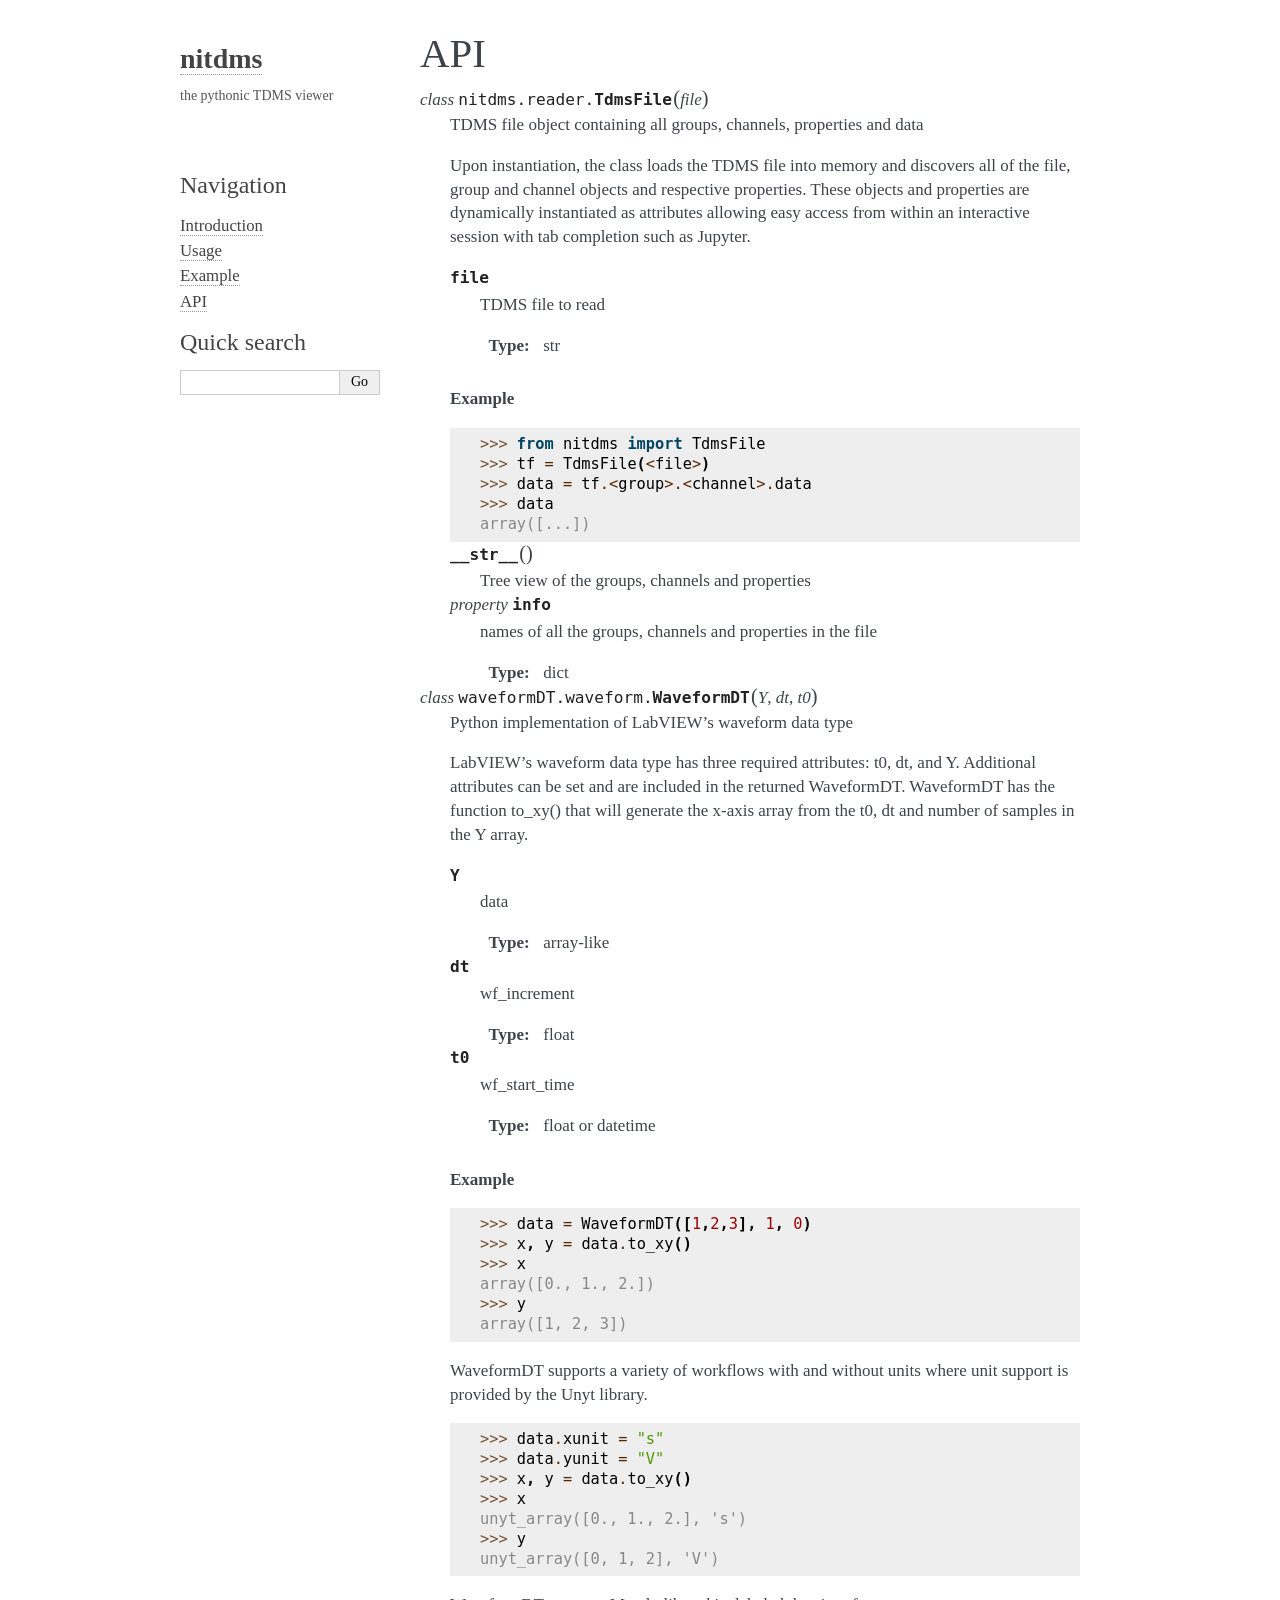
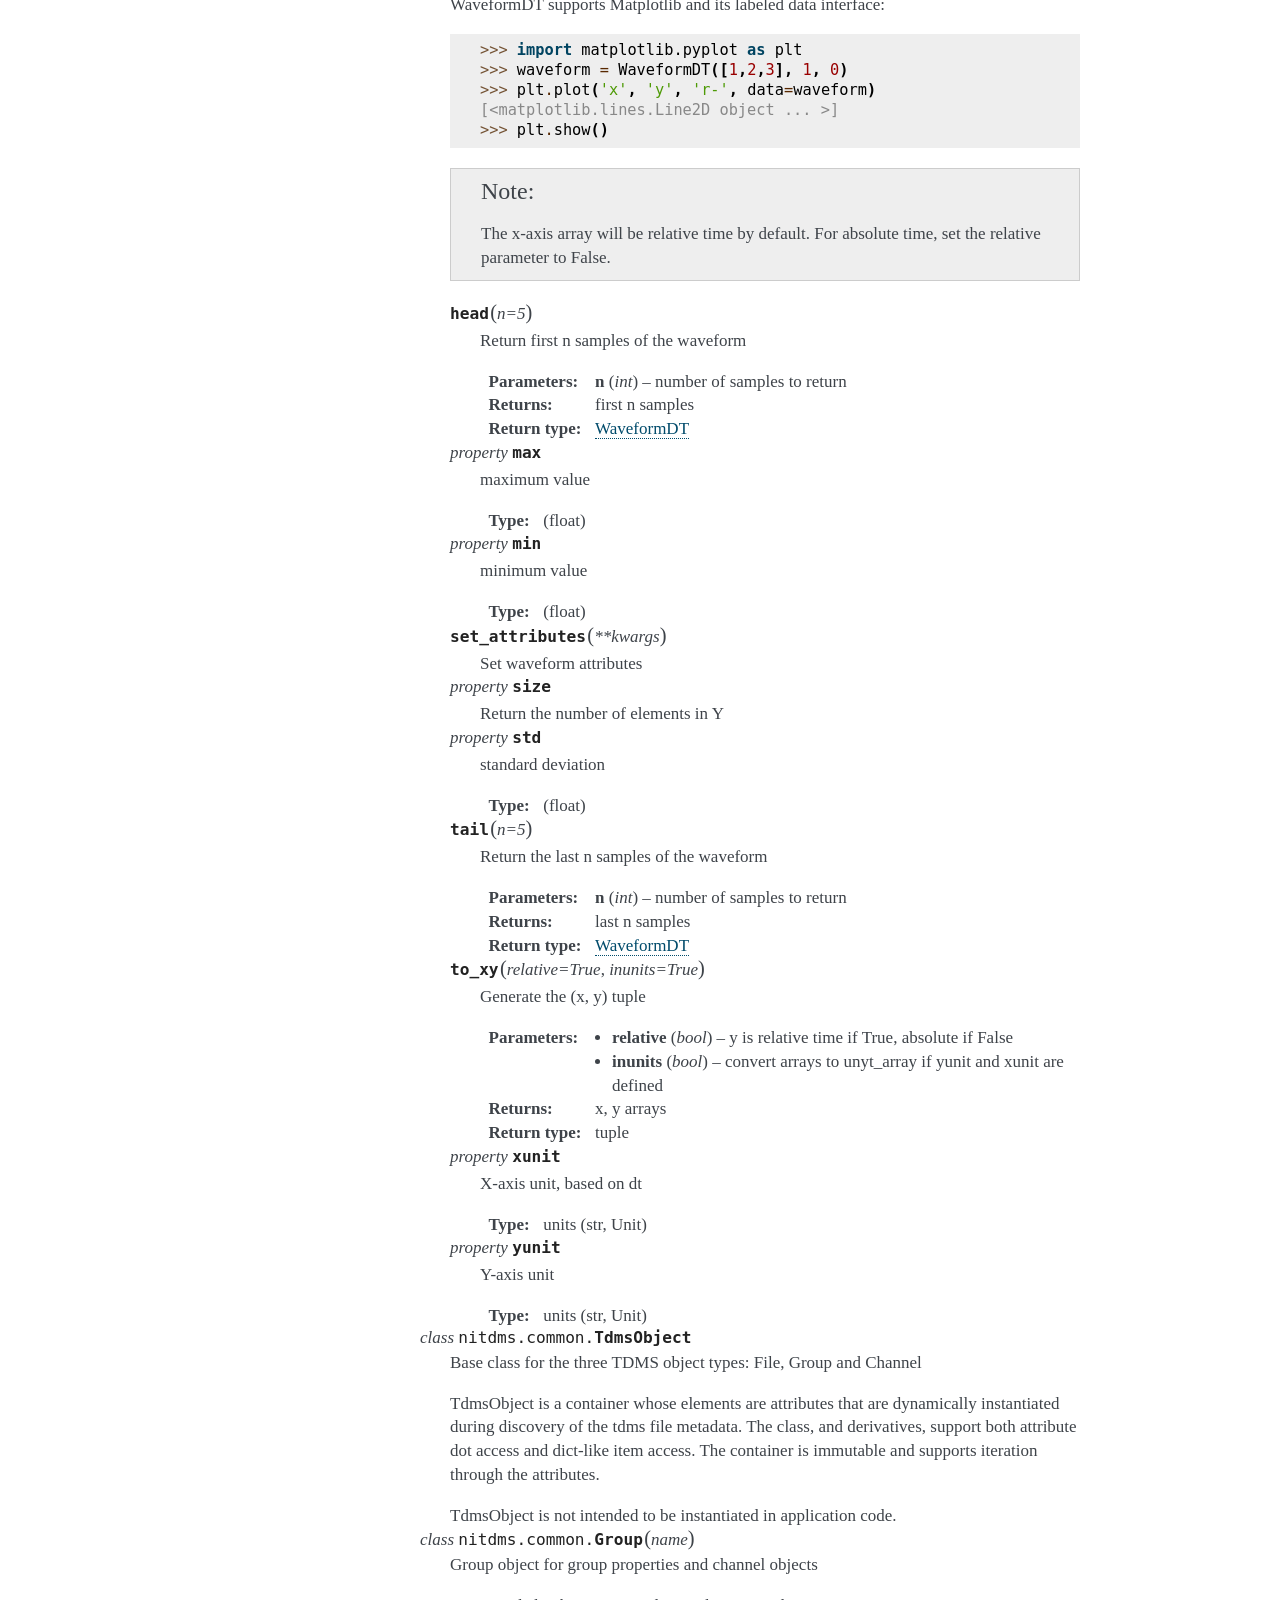
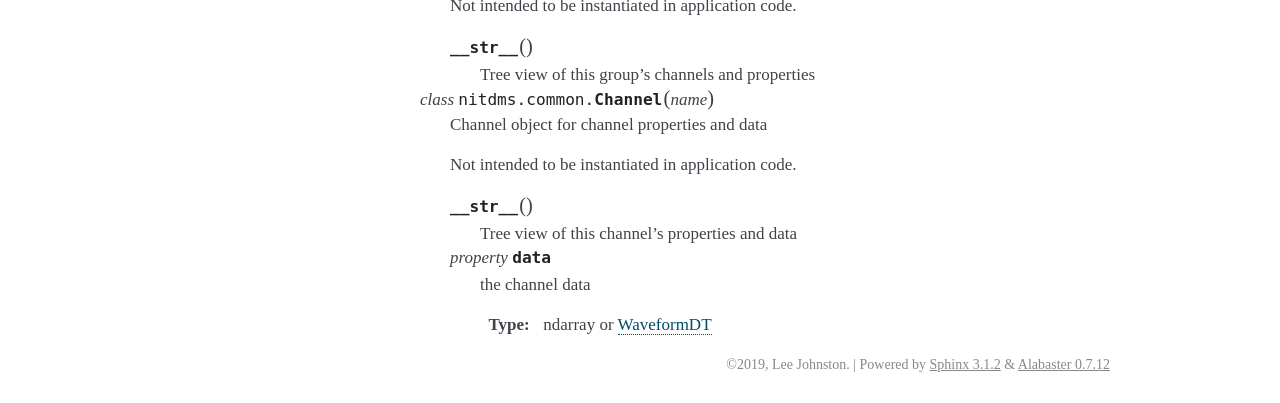
==== commit f4e02d5b: "build project documentation" ====
--- a/api.html
+++ b/api.html
@@ -1,9 +1,10 @@
 
 <!DOCTYPE html>
 
-<html xmlns="http://www.w3.org/1999/xhtml">
+<html>
   <head>
     <meta charset="utf-8" />
+    <meta name="viewport" content="width=device-width, initial-scale=1.0">
     <title>API &#8212; nitdms  documentation</title>
     <link rel="stylesheet" href="_static/alabaster.css" type="text/css" />
     <link rel="stylesheet" href="_static/pygments.css" type="text/css" />
@@ -393,7 +394,7 @@
       &copy;2019, Lee Johnston.
       
       |
-      Powered by <a href="http://sphinx-doc.org/">Sphinx 3.0.0</a>
+      Powered by <a href="http://sphinx-doc.org/">Sphinx 3.1.2</a>
       &amp; <a href="https://github.com/bitprophet/alabaster">Alabaster 0.7.12</a>
       
     </div>
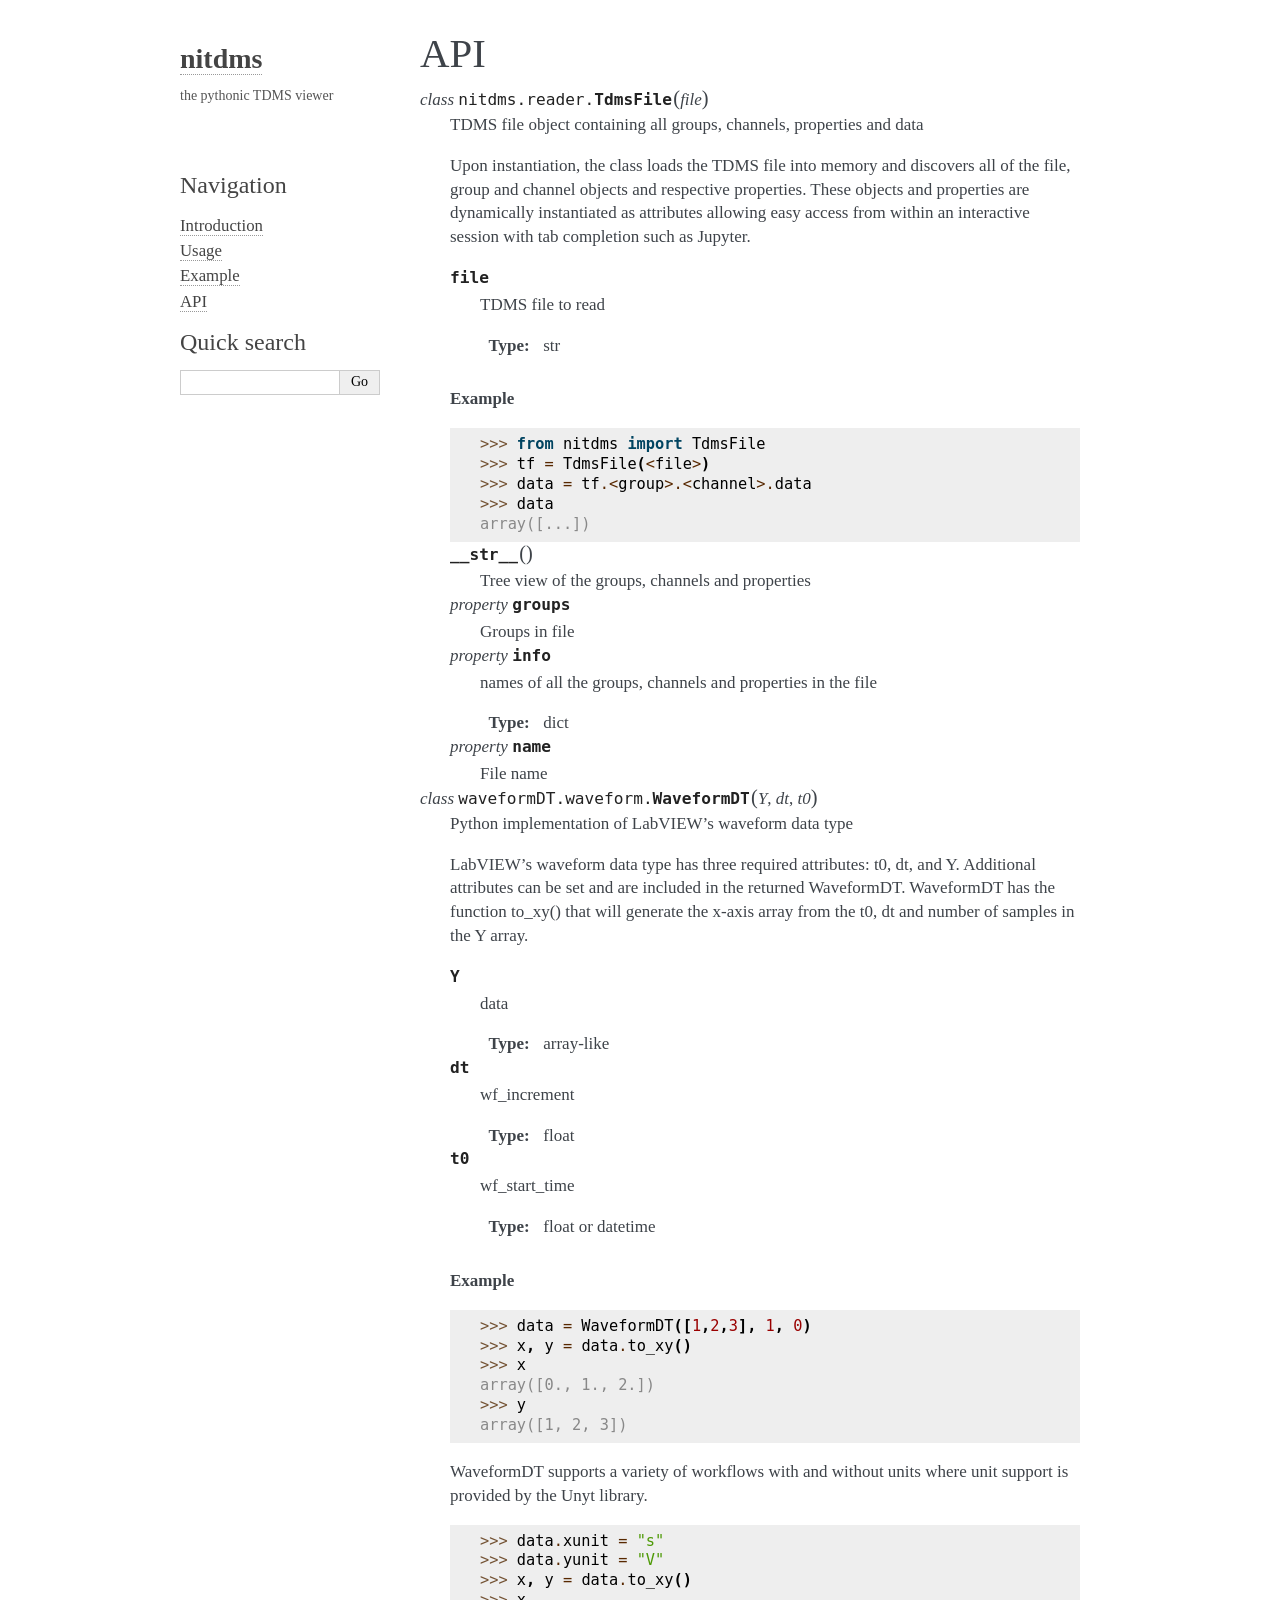
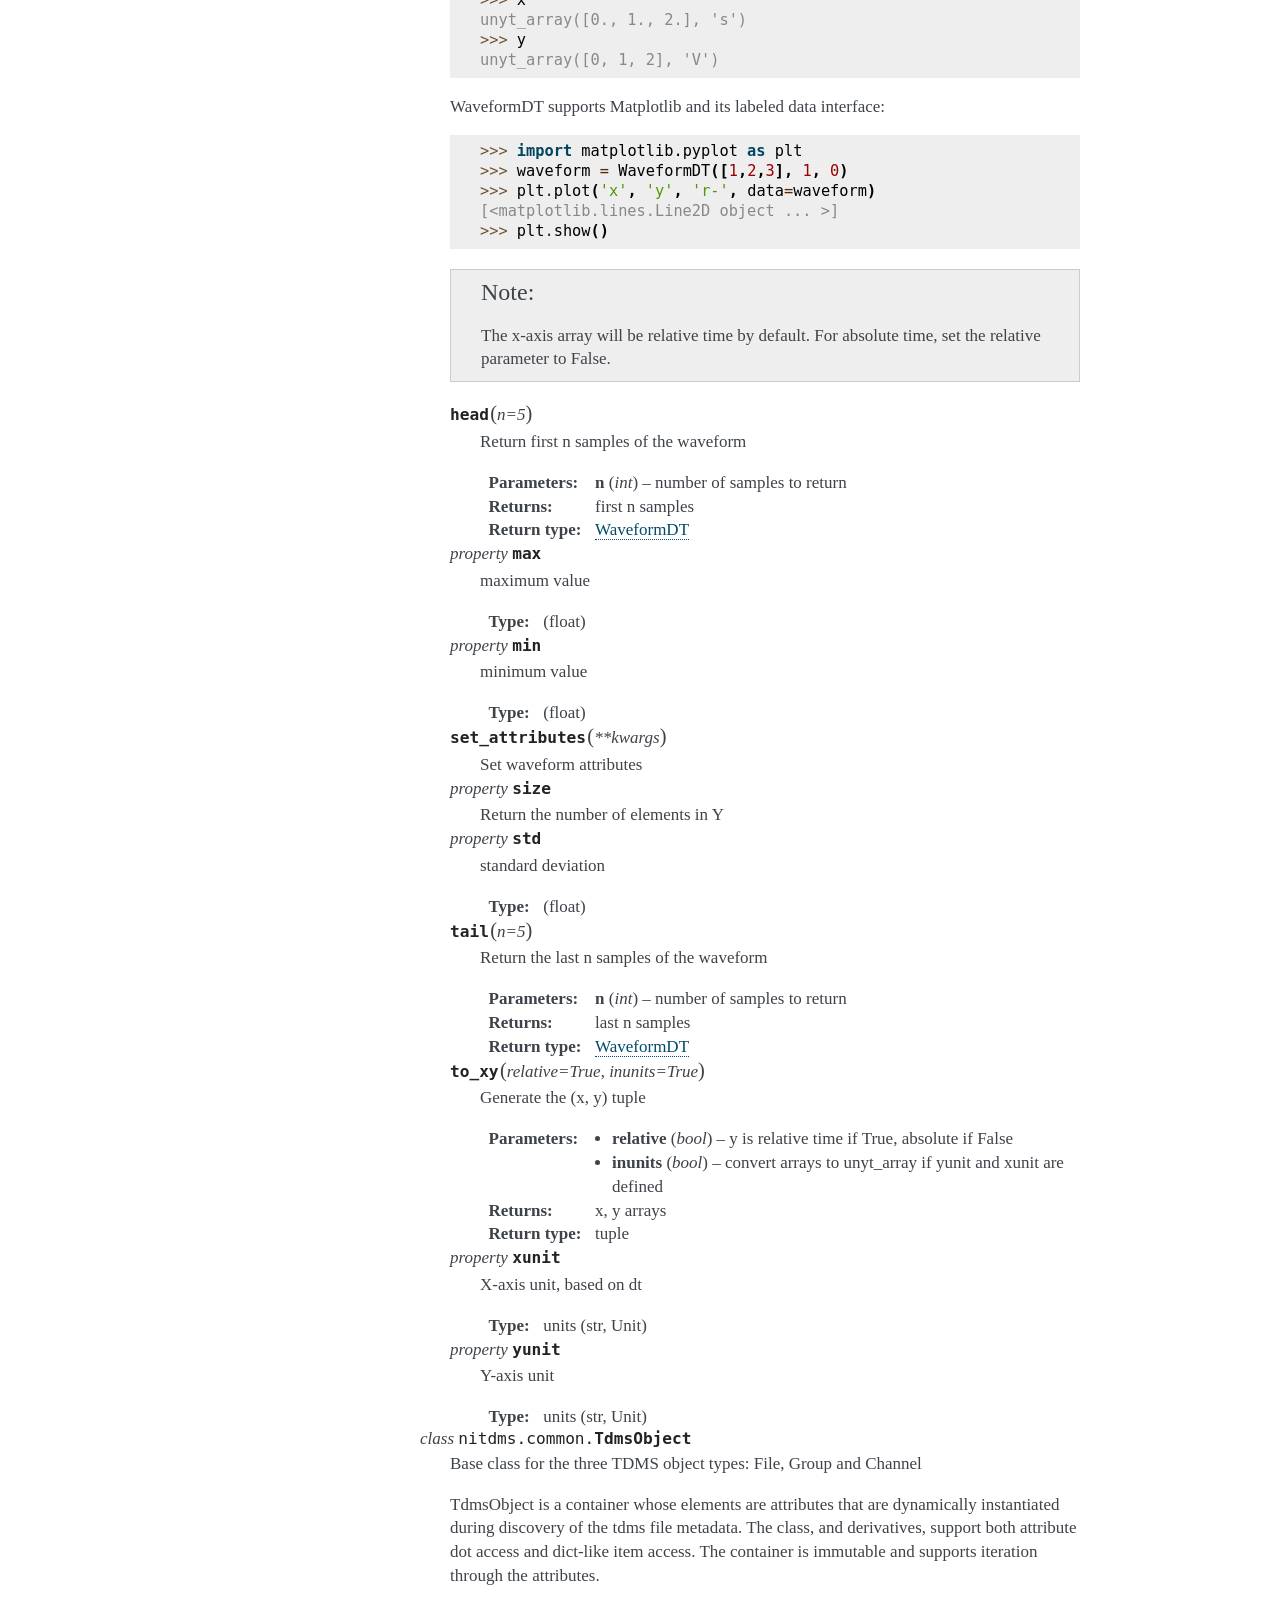
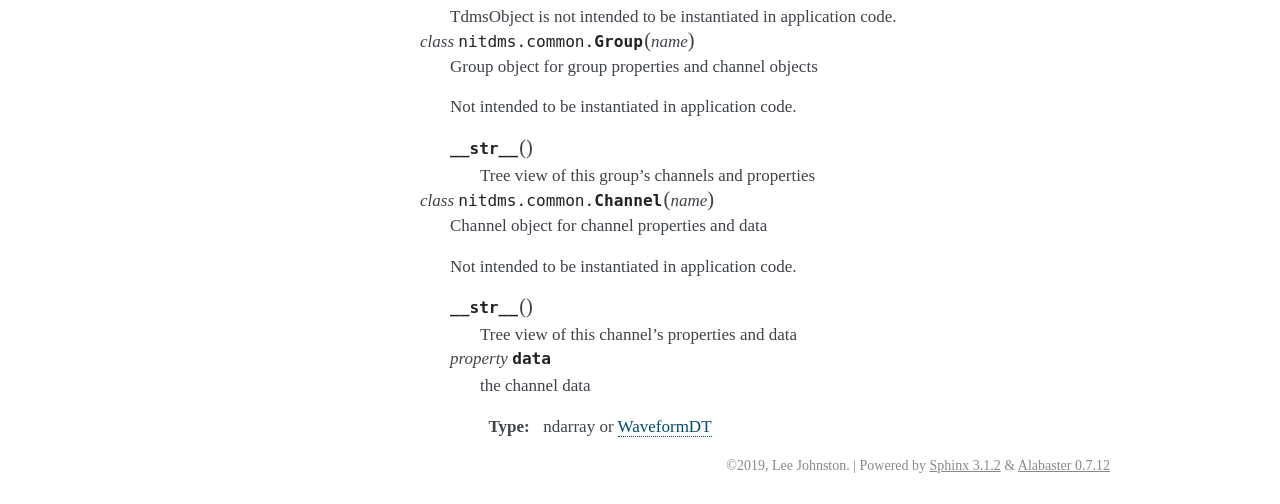
==== commit 8c1ef3a1: "build project documentation" ====
--- a/api.html
+++ b/api.html
@@ -68,6 +68,12 @@
 </dd></dl>
 
 <dl class="py method">
+<dt id="nitdms.reader.TdmsFile.groups">
+<em class="property">property </em><code class="sig-name descname">groups</code><a class="headerlink" href="#nitdms.reader.TdmsFile.groups" title="Permalink to this definition">¶</a></dt>
+<dd><p>Groups in file</p>
+</dd></dl>
+
+<dl class="py method">
 <dt id="nitdms.reader.TdmsFile.info">
 <em class="property">property </em><code class="sig-name descname">info</code><a class="headerlink" href="#nitdms.reader.TdmsFile.info" title="Permalink to this definition">¶</a></dt>
 <dd><p>names of all the groups, channels and properties in the file</p>
@@ -76,6 +82,12 @@
 <dd class="field-odd"><p>dict</p>
 </dd>
 </dl>
+</dd></dl>
+
+<dl class="py method">
+<dt id="nitdms.reader.TdmsFile.name">
+<em class="property">property </em><code class="sig-name descname">name</code><a class="headerlink" href="#nitdms.reader.TdmsFile.name" title="Permalink to this definition">¶</a></dt>
+<dd><p>File name</p>
 </dd></dl>
 
 </dd></dl>
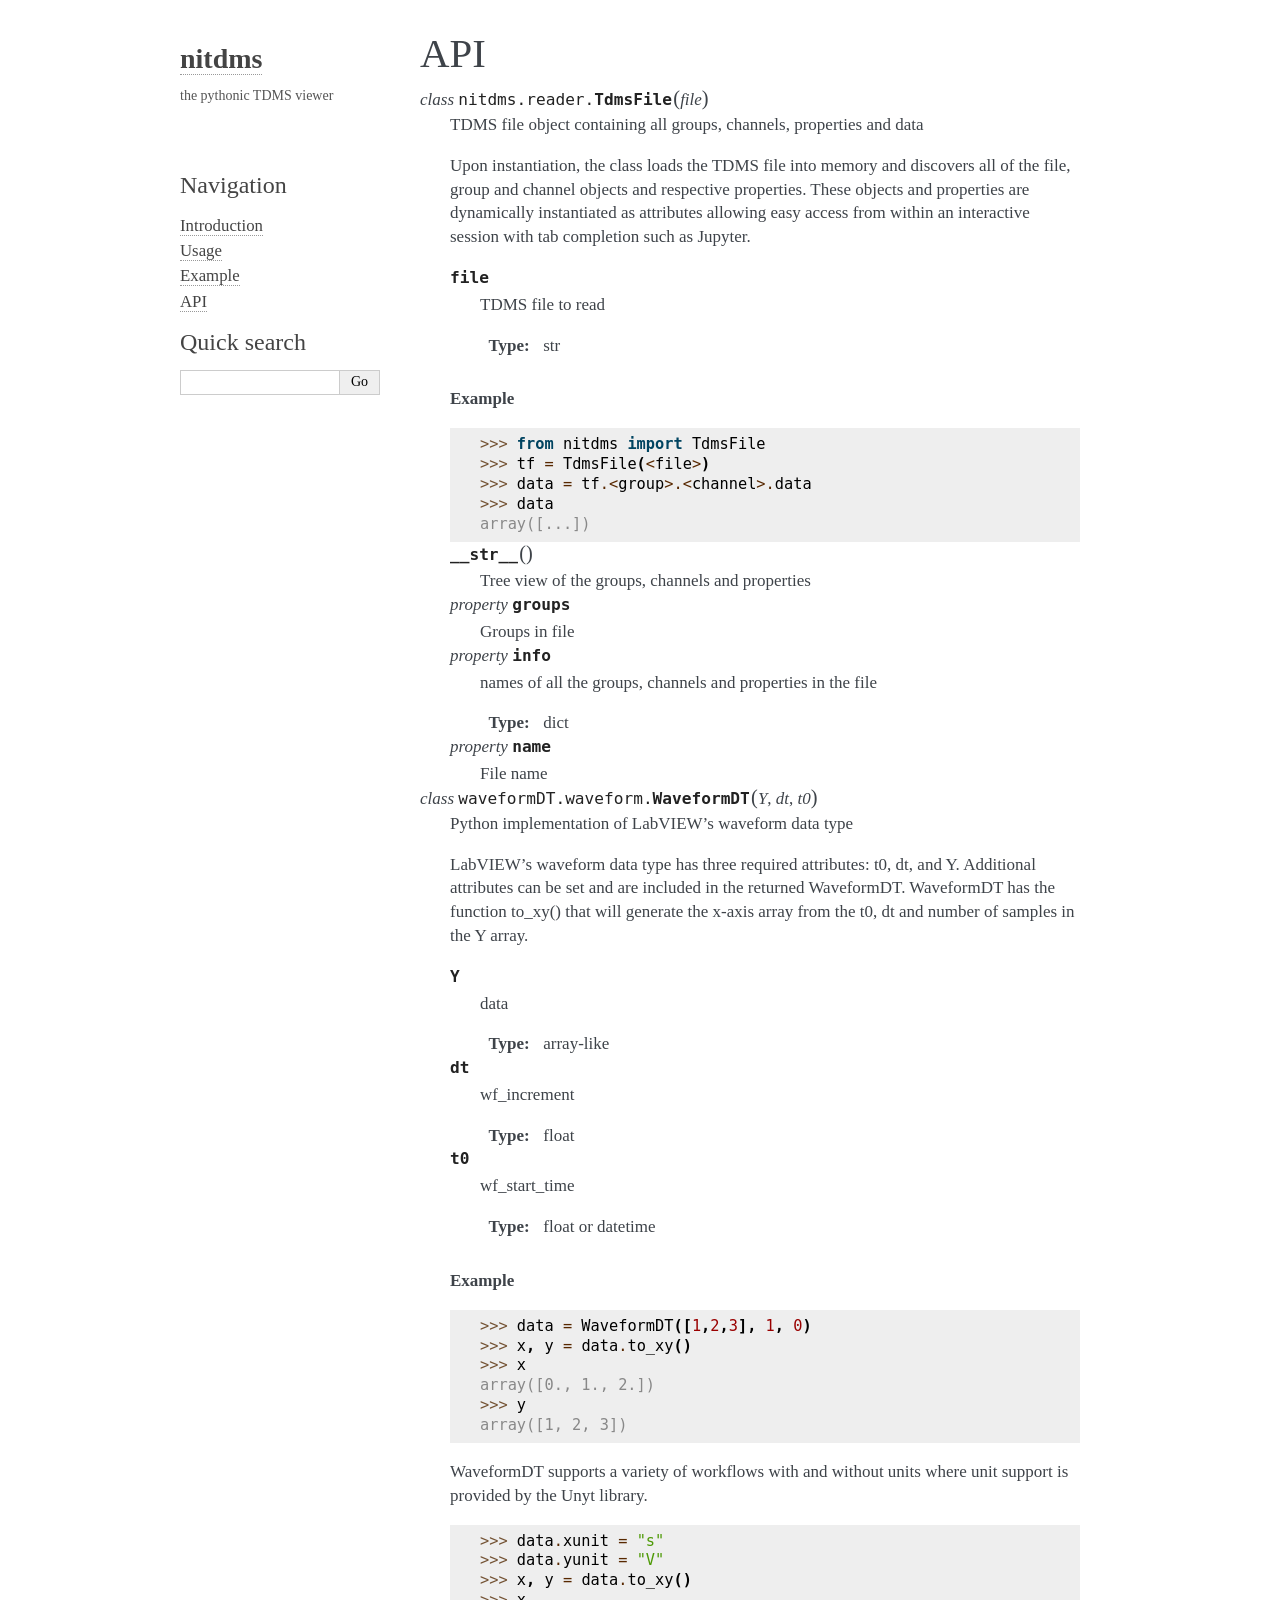
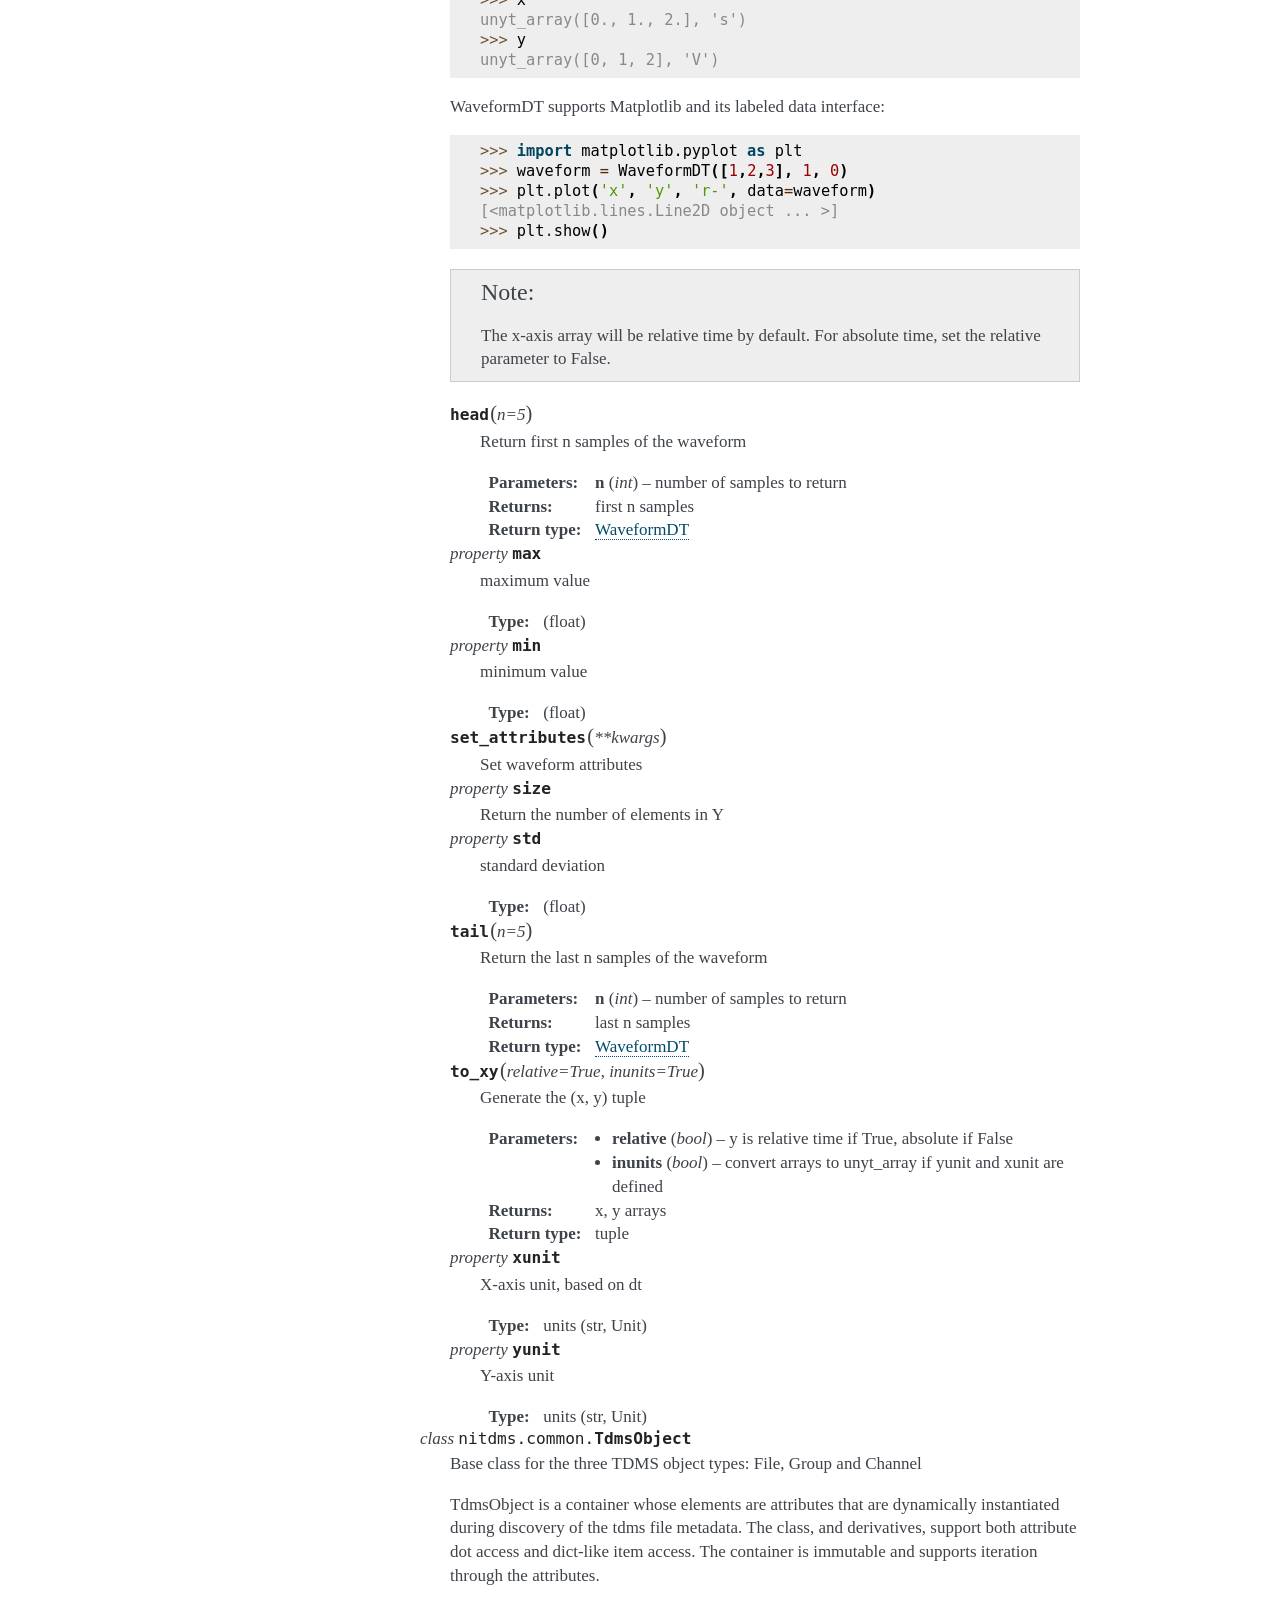
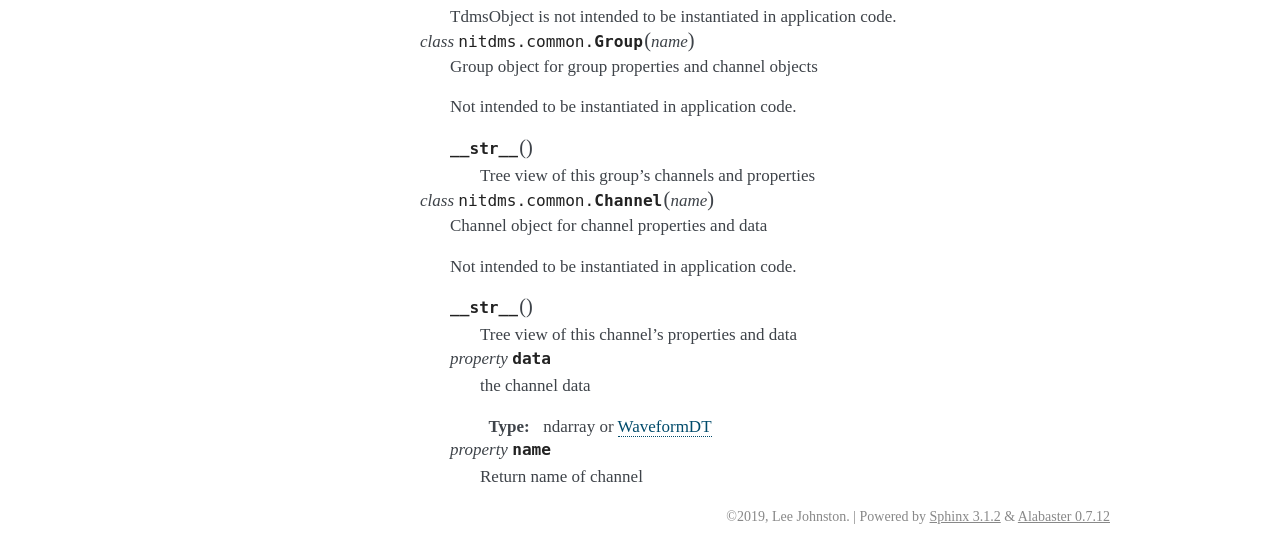
==== commit 0236e17e: "build project documentation" ====
--- a/api.html
+++ b/api.html
@@ -335,6 +335,12 @@
 </dl>
 </dd></dl>
 
+<dl class="py method">
+<dt id="nitdms.common.Channel.name">
+<em class="property">property </em><code class="sig-name descname">name</code><a class="headerlink" href="#nitdms.common.Channel.name" title="Permalink to this definition">¶</a></dt>
+<dd><p>Return name of channel</p>
+</dd></dl>
+
 </dd></dl>
 
 </div>
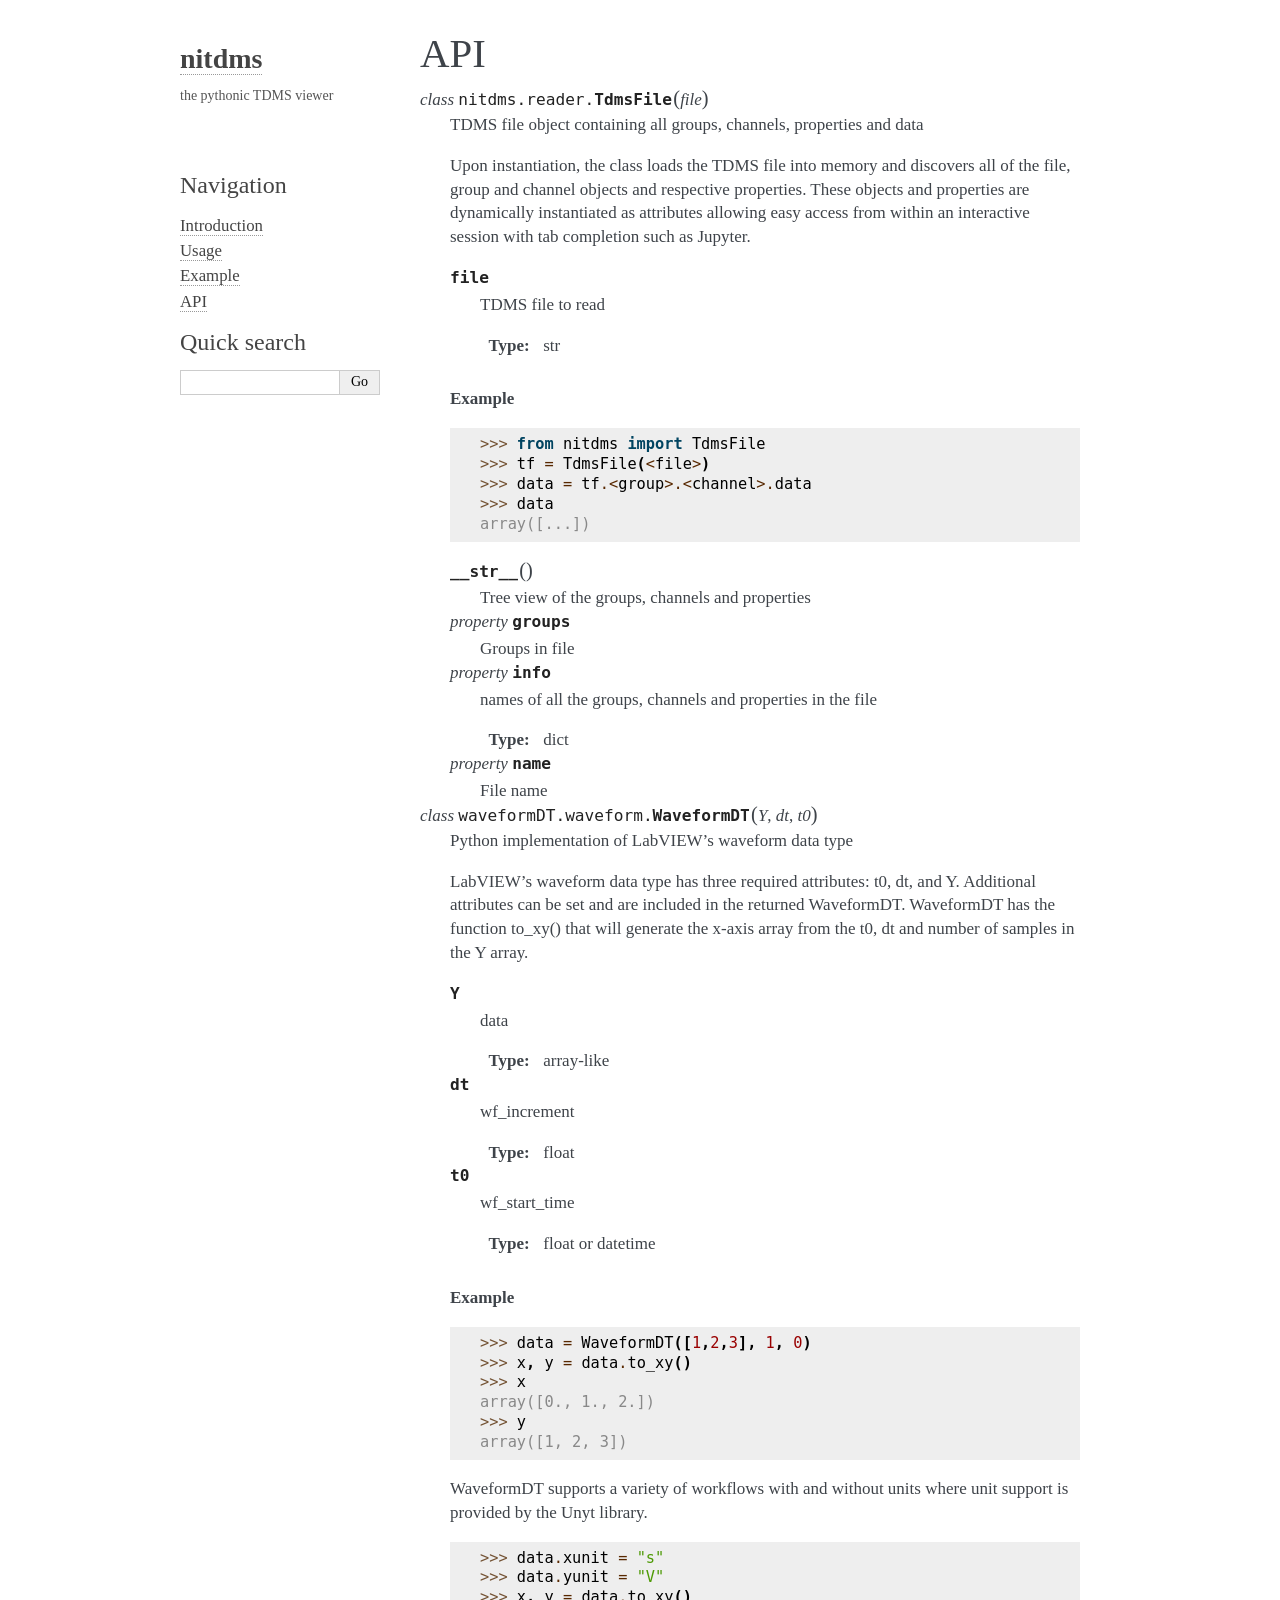
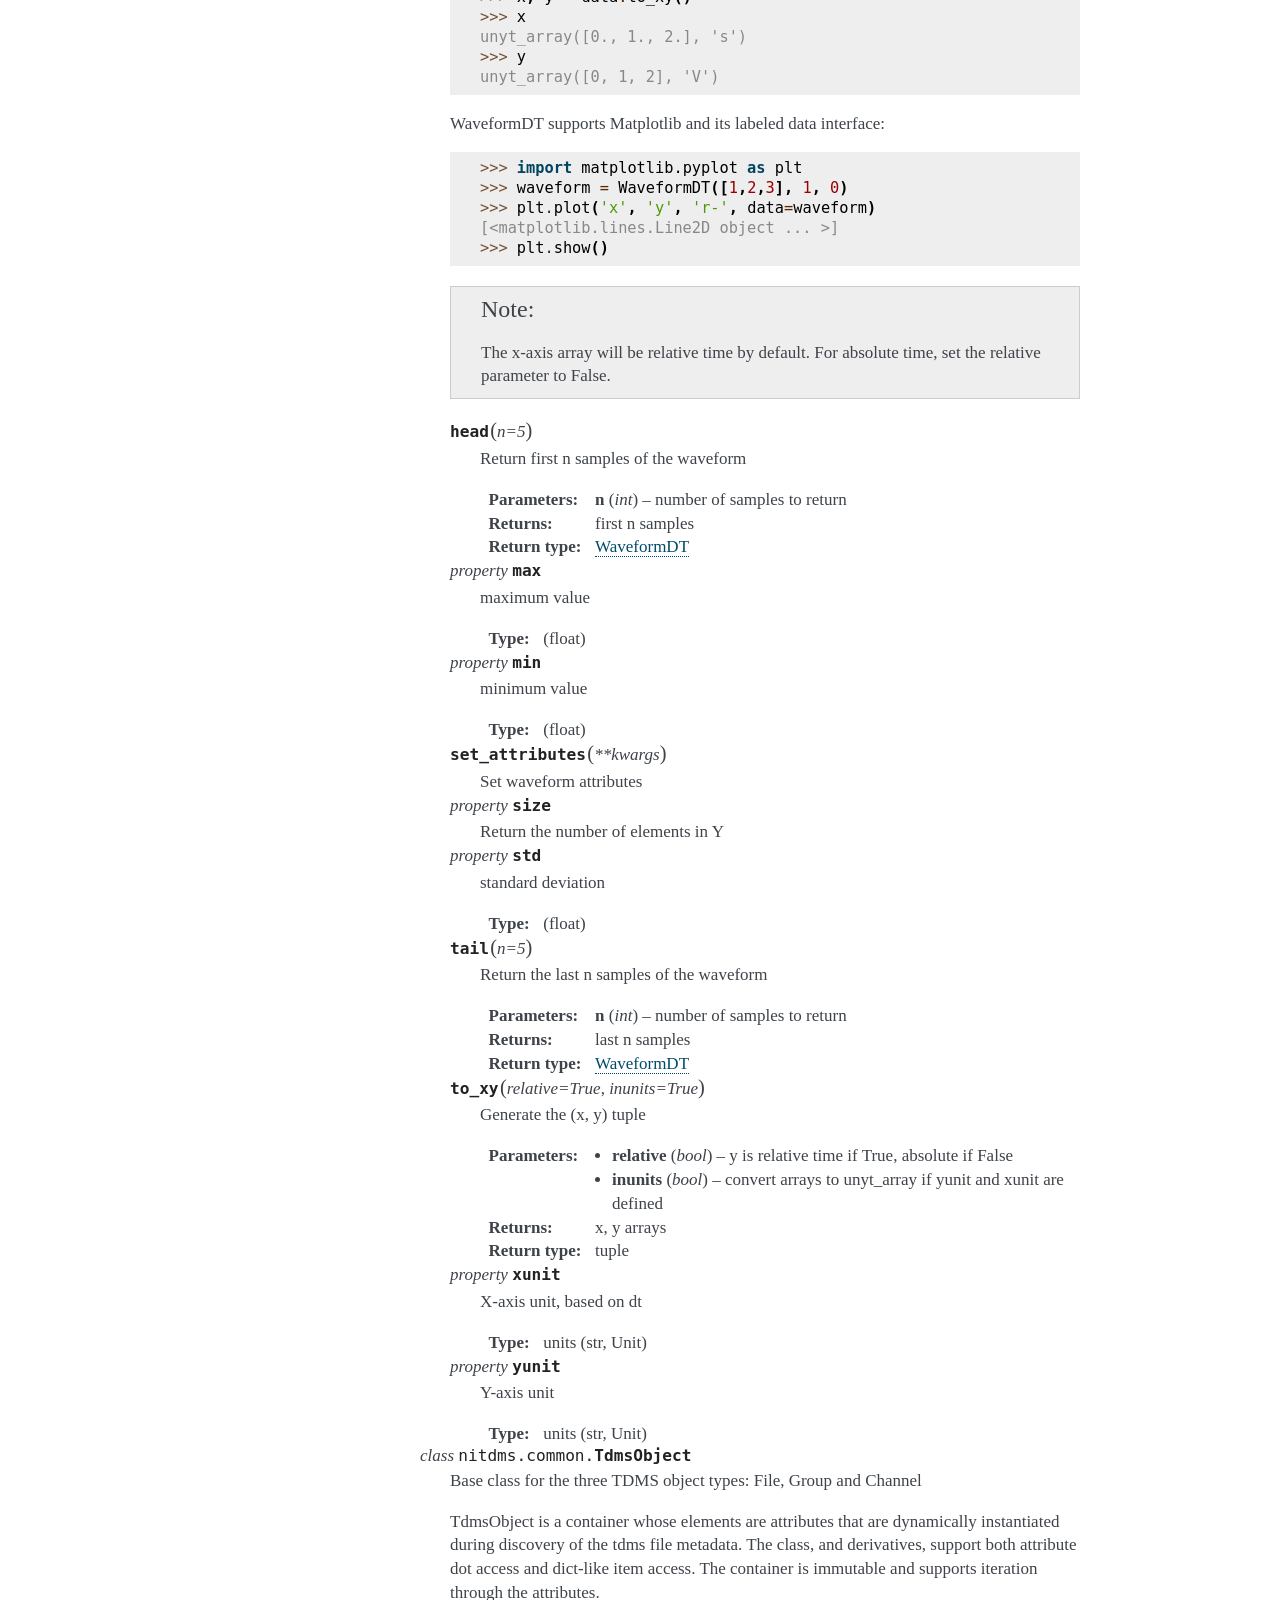
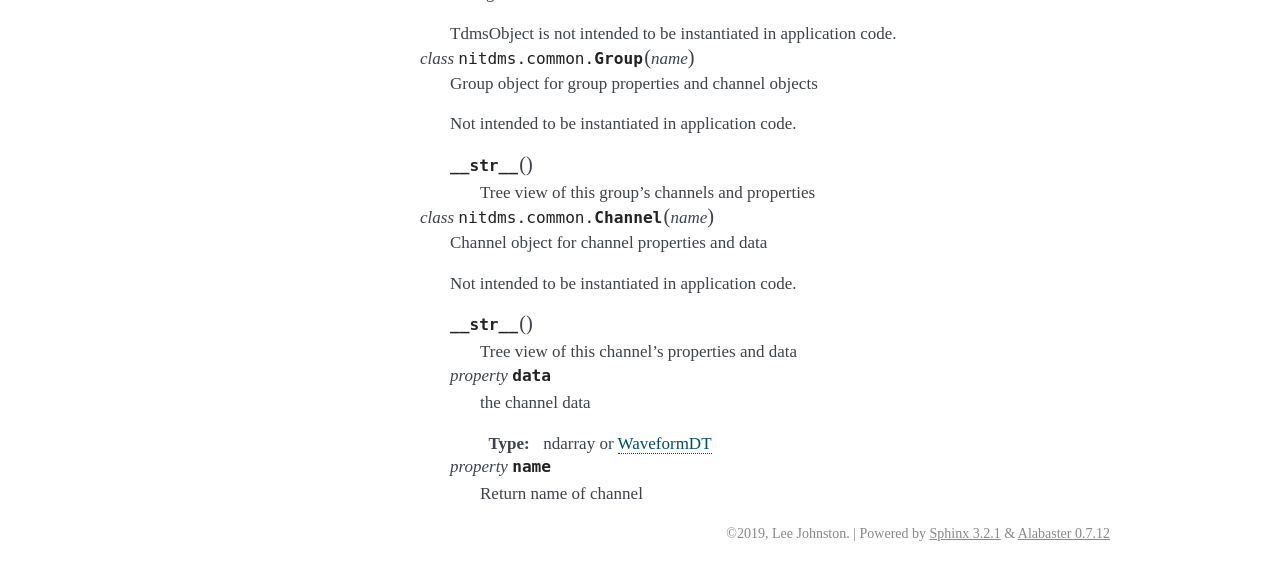
==== commit a4cc4b9e: "build project documentation" ====
--- a/api.html
+++ b/api.html
@@ -4,7 +4,7 @@
 <html>
   <head>
     <meta charset="utf-8" />
-    <meta name="viewport" content="width=device-width, initial-scale=1.0">
+    <meta name="viewport" content="width=device-width, initial-scale=1.0" />
     <title>API &#8212; nitdms  documentation</title>
     <link rel="stylesheet" href="_static/alabaster.css" type="text/css" />
     <link rel="stylesheet" href="_static/pygments.css" type="text/css" />
@@ -412,7 +412,7 @@
       &copy;2019, Lee Johnston.
       
       |
-      Powered by <a href="http://sphinx-doc.org/">Sphinx 3.1.2</a>
+      Powered by <a href="http://sphinx-doc.org/">Sphinx 3.2.1</a>
       &amp; <a href="https://github.com/bitprophet/alabaster">Alabaster 0.7.12</a>
       
     </div>
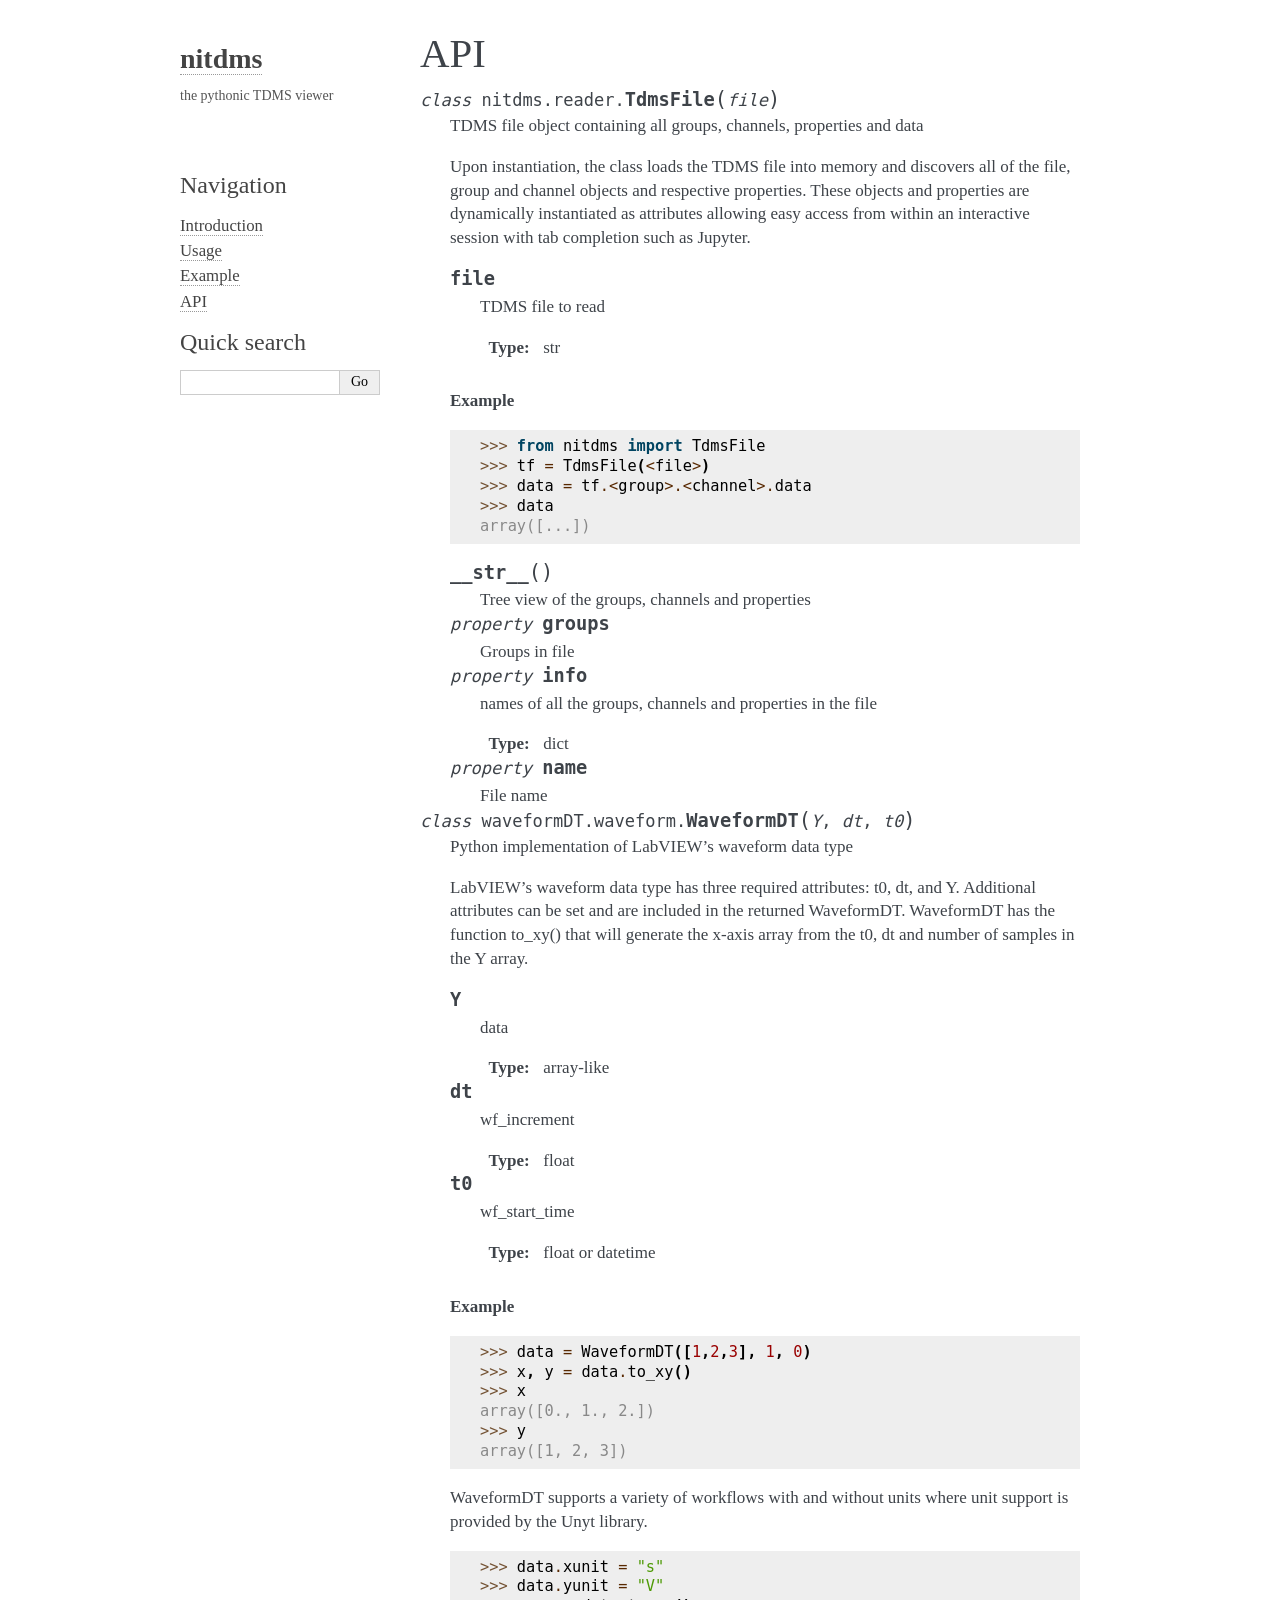
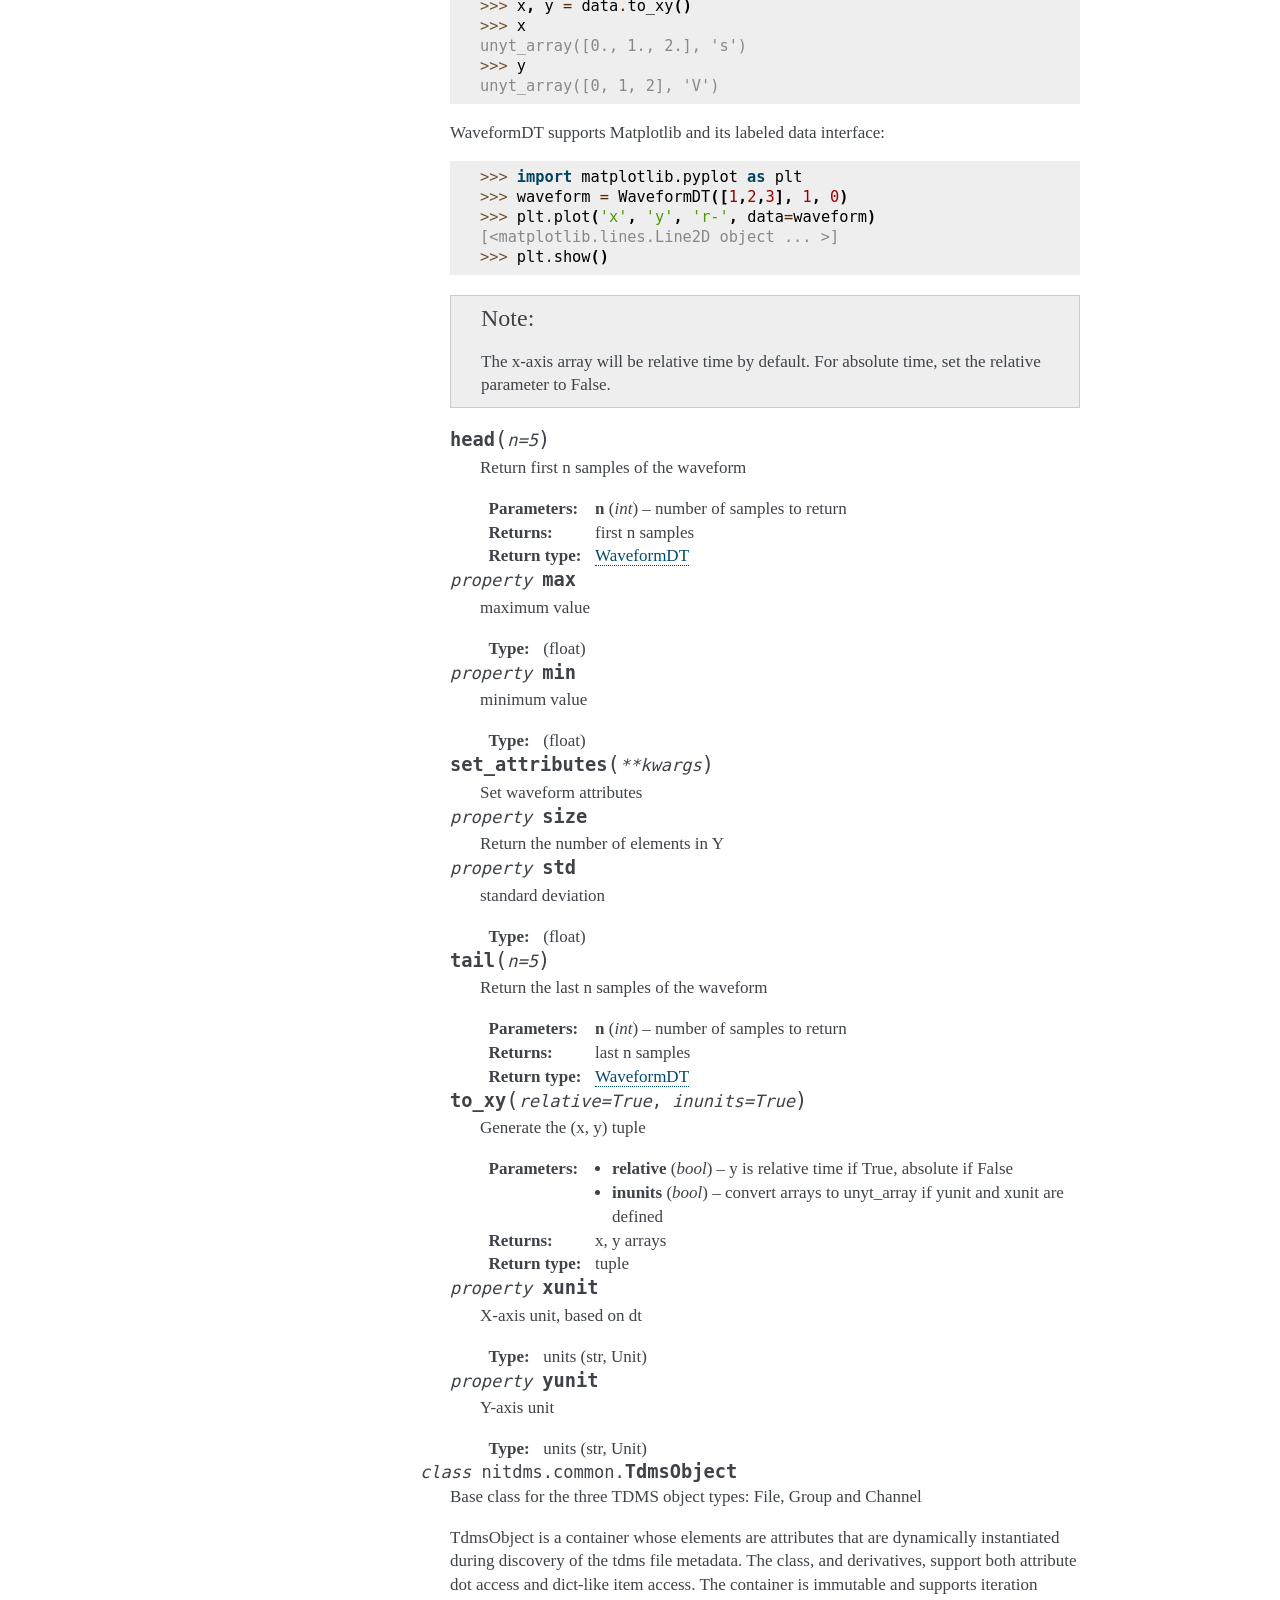
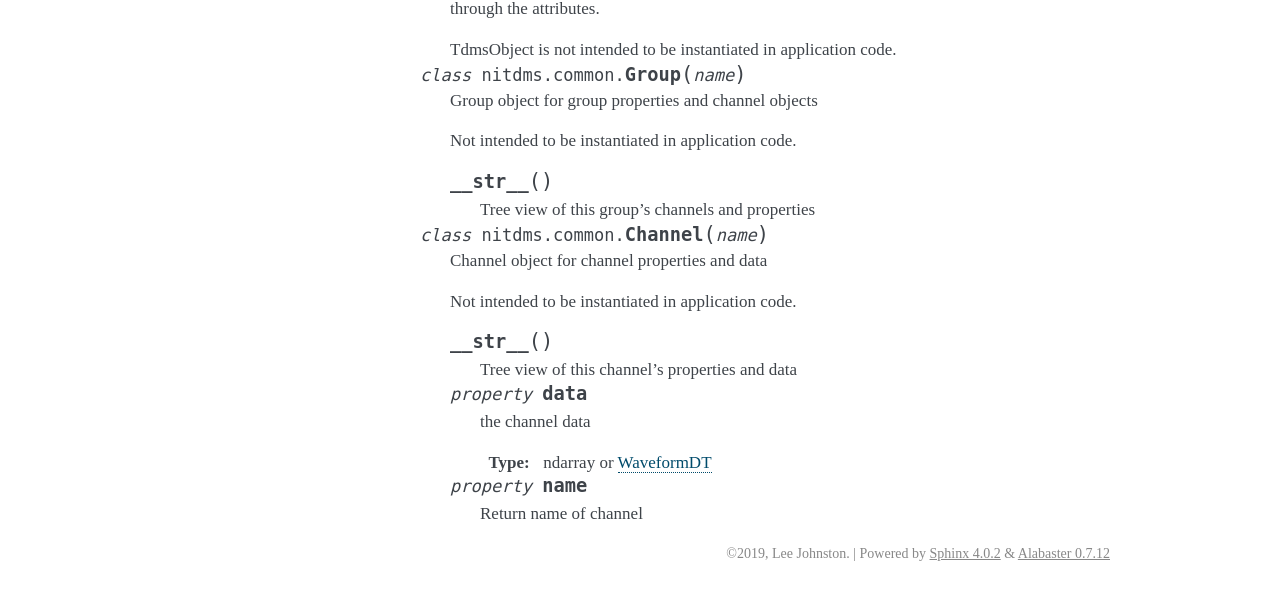
==== commit 8b506a5d: "build project documentation" ====
--- a/api.html
+++ b/api.html
@@ -4,15 +4,15 @@
 <html>
   <head>
     <meta charset="utf-8" />
-    <meta name="viewport" content="width=device-width, initial-scale=1.0" />
+    <meta name="viewport" content="width=device-width, initial-scale=1.0" /><meta name="generator" content="Docutils 0.17.1: http://docutils.sourceforge.net/" />
+
     <title>API &#8212; nitdms  documentation</title>
-    <link rel="stylesheet" href="_static/alabaster.css" type="text/css" />
-    <link rel="stylesheet" href="_static/pygments.css" type="text/css" />
-    <script id="documentation_options" data-url_root="./" src="_static/documentation_options.js"></script>
+    <link rel="stylesheet" type="text/css" href="_static/pygments.css" />
+    <link rel="stylesheet" type="text/css" href="_static/alabaster.css" />
+    <script data-url_root="./" id="documentation_options" src="_static/documentation_options.js"></script>
     <script src="_static/jquery.js"></script>
     <script src="_static/underscore.js"></script>
     <script src="_static/doctools.js"></script>
-    <script src="_static/language_data.js"></script>
     <link rel="index" title="Index" href="genindex.html" />
     <link rel="search" title="Search" href="search.html" />
     <link rel="prev" title="Example" href="example.html" />
@@ -32,19 +32,19 @@
 
           <div class="body" role="main">
             
-  <div class="section" id="module-nitdms.reader">
+  <section id="module-nitdms.reader">
 <span id="api"></span><h1>API<a class="headerlink" href="#module-nitdms.reader" title="Permalink to this headline">¶</a></h1>
 <dl class="py class">
-<dt id="nitdms.reader.TdmsFile">
-<em class="property">class </em><code class="sig-prename descclassname">nitdms.reader.</code><code class="sig-name descname">TdmsFile</code><span class="sig-paren">(</span><em class="sig-param"><span class="n">file</span></em><span class="sig-paren">)</span><a class="headerlink" href="#nitdms.reader.TdmsFile" title="Permalink to this definition">¶</a></dt>
+<dt class="sig sig-object py" id="nitdms.reader.TdmsFile">
+<em class="property"><span class="pre">class</span> </em><span class="sig-prename descclassname"><span class="pre">nitdms.reader.</span></span><span class="sig-name descname"><span class="pre">TdmsFile</span></span><span class="sig-paren">(</span><em class="sig-param"><span class="n"><span class="pre">file</span></span></em><span class="sig-paren">)</span><a class="headerlink" href="#nitdms.reader.TdmsFile" title="Permalink to this definition">¶</a></dt>
 <dd><p>TDMS file object containing all groups, channels, properties and data</p>
 <p>Upon instantiation, the class loads the TDMS file into memory and discovers
 all of the file, group and channel objects and respective properties. These
 objects and properties are dynamically instantiated as attributes allowing easy
 access from within an interactive session with tab completion such as Jupyter.</p>
 <dl class="py attribute">
-<dt id="nitdms.reader.TdmsFile.file">
-<code class="sig-name descname">file</code><a class="headerlink" href="#nitdms.reader.TdmsFile.file" title="Permalink to this definition">¶</a></dt>
+<dt class="sig sig-object py" id="nitdms.reader.TdmsFile.file">
+<span class="sig-name descname"><span class="pre">file</span></span><a class="headerlink" href="#nitdms.reader.TdmsFile.file" title="Permalink to this definition">¶</a></dt>
 <dd><p>TDMS file to read</p>
 <dl class="field-list simple">
 <dt class="field-odd">Type</dt>
@@ -62,20 +62,20 @@
 </pre></div>
 </div>
 <dl class="py method">
-<dt id="nitdms.reader.TdmsFile.__str__">
-<code class="sig-name descname">__str__</code><span class="sig-paren">(</span><span class="sig-paren">)</span><a class="headerlink" href="#nitdms.reader.TdmsFile.__str__" title="Permalink to this definition">¶</a></dt>
+<dt class="sig sig-object py" id="nitdms.reader.TdmsFile.__str__">
+<span class="sig-name descname"><span class="pre">__str__</span></span><span class="sig-paren">(</span><span class="sig-paren">)</span><a class="headerlink" href="#nitdms.reader.TdmsFile.__str__" title="Permalink to this definition">¶</a></dt>
 <dd><p>Tree view of the groups, channels and properties</p>
 </dd></dl>
 
-<dl class="py method">
-<dt id="nitdms.reader.TdmsFile.groups">
-<em class="property">property </em><code class="sig-name descname">groups</code><a class="headerlink" href="#nitdms.reader.TdmsFile.groups" title="Permalink to this definition">¶</a></dt>
+<dl class="py property">
+<dt class="sig sig-object py" id="nitdms.reader.TdmsFile.groups">
+<em class="property"><span class="pre">property</span> </em><span class="sig-name descname"><span class="pre">groups</span></span><a class="headerlink" href="#nitdms.reader.TdmsFile.groups" title="Permalink to this definition">¶</a></dt>
 <dd><p>Groups in file</p>
 </dd></dl>
 
-<dl class="py method">
-<dt id="nitdms.reader.TdmsFile.info">
-<em class="property">property </em><code class="sig-name descname">info</code><a class="headerlink" href="#nitdms.reader.TdmsFile.info" title="Permalink to this definition">¶</a></dt>
+<dl class="py property">
+<dt class="sig sig-object py" id="nitdms.reader.TdmsFile.info">
+<em class="property"><span class="pre">property</span> </em><span class="sig-name descname"><span class="pre">info</span></span><a class="headerlink" href="#nitdms.reader.TdmsFile.info" title="Permalink to this definition">¶</a></dt>
 <dd><p>names of all the groups, channels and properties in the file</p>
 <dl class="field-list simple">
 <dt class="field-odd">Type</dt>
@@ -84,25 +84,25 @@
 </dl>
 </dd></dl>
 
-<dl class="py method">
-<dt id="nitdms.reader.TdmsFile.name">
-<em class="property">property </em><code class="sig-name descname">name</code><a class="headerlink" href="#nitdms.reader.TdmsFile.name" title="Permalink to this definition">¶</a></dt>
+<dl class="py property">
+<dt class="sig sig-object py" id="nitdms.reader.TdmsFile.name">
+<em class="property"><span class="pre">property</span> </em><span class="sig-name descname"><span class="pre">name</span></span><a class="headerlink" href="#nitdms.reader.TdmsFile.name" title="Permalink to this definition">¶</a></dt>
 <dd><p>File name</p>
 </dd></dl>
 
 </dd></dl>
 
 <span class="target" id="module-waveformDT.waveform"></span><dl class="py class">
-<dt id="waveformDT.waveform.WaveformDT">
-<em class="property">class </em><code class="sig-prename descclassname">waveformDT.waveform.</code><code class="sig-name descname">WaveformDT</code><span class="sig-paren">(</span><em class="sig-param"><span class="n">Y</span></em>, <em class="sig-param"><span class="n">dt</span></em>, <em class="sig-param"><span class="n">t0</span></em><span class="sig-paren">)</span><a class="headerlink" href="#waveformDT.waveform.WaveformDT" title="Permalink to this definition">¶</a></dt>
+<dt class="sig sig-object py" id="waveformDT.waveform.WaveformDT">
+<em class="property"><span class="pre">class</span> </em><span class="sig-prename descclassname"><span class="pre">waveformDT.waveform.</span></span><span class="sig-name descname"><span class="pre">WaveformDT</span></span><span class="sig-paren">(</span><em class="sig-param"><span class="n"><span class="pre">Y</span></span></em>, <em class="sig-param"><span class="n"><span class="pre">dt</span></span></em>, <em class="sig-param"><span class="n"><span class="pre">t0</span></span></em><span class="sig-paren">)</span><a class="headerlink" href="#waveformDT.waveform.WaveformDT" title="Permalink to this definition">¶</a></dt>
 <dd><p>Python implementation of LabVIEW’s waveform data type</p>
 <p>LabVIEW’s waveform data type has three required attributes: t0, dt, and Y.
 Additional attributes can be set and are included in the returned WaveformDT.
 WaveformDT has the function to_xy() that will generate the x-axis array from the
 t0, dt and number of samples in the Y array.</p>
 <dl class="py attribute">
-<dt id="waveformDT.waveform.WaveformDT.Y">
-<code class="sig-name descname">Y</code><a class="headerlink" href="#waveformDT.waveform.WaveformDT.Y" title="Permalink to this definition">¶</a></dt>
+<dt class="sig sig-object py" id="waveformDT.waveform.WaveformDT.Y">
+<span class="sig-name descname"><span class="pre">Y</span></span><a class="headerlink" href="#waveformDT.waveform.WaveformDT.Y" title="Permalink to this definition">¶</a></dt>
 <dd><p>data</p>
 <dl class="field-list simple">
 <dt class="field-odd">Type</dt>
@@ -112,8 +112,8 @@
 </dd></dl>
 
 <dl class="py attribute">
-<dt id="waveformDT.waveform.WaveformDT.dt">
-<code class="sig-name descname">dt</code><a class="headerlink" href="#waveformDT.waveform.WaveformDT.dt" title="Permalink to this definition">¶</a></dt>
+<dt class="sig sig-object py" id="waveformDT.waveform.WaveformDT.dt">
+<span class="sig-name descname"><span class="pre">dt</span></span><a class="headerlink" href="#waveformDT.waveform.WaveformDT.dt" title="Permalink to this definition">¶</a></dt>
 <dd><p>wf_increment</p>
 <dl class="field-list simple">
 <dt class="field-odd">Type</dt>
@@ -123,8 +123,8 @@
 </dd></dl>
 
 <dl class="py attribute">
-<dt id="waveformDT.waveform.WaveformDT.t0">
-<code class="sig-name descname">t0</code><a class="headerlink" href="#waveformDT.waveform.WaveformDT.t0" title="Permalink to this definition">¶</a></dt>
+<dt class="sig sig-object py" id="waveformDT.waveform.WaveformDT.t0">
+<span class="sig-name descname"><span class="pre">t0</span></span><a class="headerlink" href="#waveformDT.waveform.WaveformDT.t0" title="Permalink to this definition">¶</a></dt>
 <dd><p>wf_start_time</p>
 <dl class="field-list simple">
 <dt class="field-odd">Type</dt>
@@ -167,8 +167,8 @@
 relative parameter to False.</p>
 </div>
 <dl class="py method">
-<dt id="waveformDT.waveform.WaveformDT.head">
-<code class="sig-name descname">head</code><span class="sig-paren">(</span><em class="sig-param"><span class="n">n</span><span class="o">=</span><span class="default_value">5</span></em><span class="sig-paren">)</span><a class="headerlink" href="#waveformDT.waveform.WaveformDT.head" title="Permalink to this definition">¶</a></dt>
+<dt class="sig sig-object py" id="waveformDT.waveform.WaveformDT.head">
+<span class="sig-name descname"><span class="pre">head</span></span><span class="sig-paren">(</span><em class="sig-param"><span class="n"><span class="pre">n</span></span><span class="o"><span class="pre">=</span></span><span class="default_value"><span class="pre">5</span></span></em><span class="sig-paren">)</span><a class="headerlink" href="#waveformDT.waveform.WaveformDT.head" title="Permalink to this definition">¶</a></dt>
 <dd><p>Return first n samples of the waveform</p>
 <dl class="field-list simple">
 <dt class="field-odd">Parameters</dt>
@@ -183,9 +183,9 @@
 </dl>
 </dd></dl>
 
-<dl class="py method">
-<dt id="waveformDT.waveform.WaveformDT.max">
-<em class="property">property </em><code class="sig-name descname">max</code><a class="headerlink" href="#waveformDT.waveform.WaveformDT.max" title="Permalink to this definition">¶</a></dt>
+<dl class="py property">
+<dt class="sig sig-object py" id="waveformDT.waveform.WaveformDT.max">
+<em class="property"><span class="pre">property</span> </em><span class="sig-name descname"><span class="pre">max</span></span><a class="headerlink" href="#waveformDT.waveform.WaveformDT.max" title="Permalink to this definition">¶</a></dt>
 <dd><p>maximum value</p>
 <dl class="field-list simple">
 <dt class="field-odd">Type</dt>
@@ -194,9 +194,9 @@
 </dl>
 </dd></dl>
 
-<dl class="py method">
-<dt id="waveformDT.waveform.WaveformDT.min">
-<em class="property">property </em><code class="sig-name descname">min</code><a class="headerlink" href="#waveformDT.waveform.WaveformDT.min" title="Permalink to this definition">¶</a></dt>
+<dl class="py property">
+<dt class="sig sig-object py" id="waveformDT.waveform.WaveformDT.min">
+<em class="property"><span class="pre">property</span> </em><span class="sig-name descname"><span class="pre">min</span></span><a class="headerlink" href="#waveformDT.waveform.WaveformDT.min" title="Permalink to this definition">¶</a></dt>
 <dd><p>minimum value</p>
 <dl class="field-list simple">
 <dt class="field-odd">Type</dt>
@@ -206,20 +206,20 @@
 </dd></dl>
 
 <dl class="py method">
-<dt id="waveformDT.waveform.WaveformDT.set_attributes">
-<code class="sig-name descname">set_attributes</code><span class="sig-paren">(</span><em class="sig-param"><span class="o">**</span><span class="n">kwargs</span></em><span class="sig-paren">)</span><a class="headerlink" href="#waveformDT.waveform.WaveformDT.set_attributes" title="Permalink to this definition">¶</a></dt>
+<dt class="sig sig-object py" id="waveformDT.waveform.WaveformDT.set_attributes">
+<span class="sig-name descname"><span class="pre">set_attributes</span></span><span class="sig-paren">(</span><em class="sig-param"><span class="o"><span class="pre">**</span></span><span class="n"><span class="pre">kwargs</span></span></em><span class="sig-paren">)</span><a class="headerlink" href="#waveformDT.waveform.WaveformDT.set_attributes" title="Permalink to this definition">¶</a></dt>
 <dd><p>Set waveform attributes</p>
 </dd></dl>
 
-<dl class="py method">
-<dt id="waveformDT.waveform.WaveformDT.size">
-<em class="property">property </em><code class="sig-name descname">size</code><a class="headerlink" href="#waveformDT.waveform.WaveformDT.size" title="Permalink to this definition">¶</a></dt>
+<dl class="py property">
+<dt class="sig sig-object py" id="waveformDT.waveform.WaveformDT.size">
+<em class="property"><span class="pre">property</span> </em><span class="sig-name descname"><span class="pre">size</span></span><a class="headerlink" href="#waveformDT.waveform.WaveformDT.size" title="Permalink to this definition">¶</a></dt>
 <dd><p>Return the number of elements in Y</p>
 </dd></dl>
 
-<dl class="py method">
-<dt id="waveformDT.waveform.WaveformDT.std">
-<em class="property">property </em><code class="sig-name descname">std</code><a class="headerlink" href="#waveformDT.waveform.WaveformDT.std" title="Permalink to this definition">¶</a></dt>
+<dl class="py property">
+<dt class="sig sig-object py" id="waveformDT.waveform.WaveformDT.std">
+<em class="property"><span class="pre">property</span> </em><span class="sig-name descname"><span class="pre">std</span></span><a class="headerlink" href="#waveformDT.waveform.WaveformDT.std" title="Permalink to this definition">¶</a></dt>
 <dd><p>standard deviation</p>
 <dl class="field-list simple">
 <dt class="field-odd">Type</dt>
@@ -229,8 +229,8 @@
 </dd></dl>
 
 <dl class="py method">
-<dt id="waveformDT.waveform.WaveformDT.tail">
-<code class="sig-name descname">tail</code><span class="sig-paren">(</span><em class="sig-param"><span class="n">n</span><span class="o">=</span><span class="default_value">5</span></em><span class="sig-paren">)</span><a class="headerlink" href="#waveformDT.waveform.WaveformDT.tail" title="Permalink to this definition">¶</a></dt>
+<dt class="sig sig-object py" id="waveformDT.waveform.WaveformDT.tail">
+<span class="sig-name descname"><span class="pre">tail</span></span><span class="sig-paren">(</span><em class="sig-param"><span class="n"><span class="pre">n</span></span><span class="o"><span class="pre">=</span></span><span class="default_value"><span class="pre">5</span></span></em><span class="sig-paren">)</span><a class="headerlink" href="#waveformDT.waveform.WaveformDT.tail" title="Permalink to this definition">¶</a></dt>
 <dd><p>Return the last n samples of the waveform</p>
 <dl class="field-list simple">
 <dt class="field-odd">Parameters</dt>
@@ -246,8 +246,8 @@
 </dd></dl>
 
 <dl class="py method">
-<dt id="waveformDT.waveform.WaveformDT.to_xy">
-<code class="sig-name descname">to_xy</code><span class="sig-paren">(</span><em class="sig-param"><span class="n">relative</span><span class="o">=</span><span class="default_value">True</span></em>, <em class="sig-param"><span class="n">inunits</span><span class="o">=</span><span class="default_value">True</span></em><span class="sig-paren">)</span><a class="headerlink" href="#waveformDT.waveform.WaveformDT.to_xy" title="Permalink to this definition">¶</a></dt>
+<dt class="sig sig-object py" id="waveformDT.waveform.WaveformDT.to_xy">
+<span class="sig-name descname"><span class="pre">to_xy</span></span><span class="sig-paren">(</span><em class="sig-param"><span class="n"><span class="pre">relative</span></span><span class="o"><span class="pre">=</span></span><span class="default_value"><span class="pre">True</span></span></em>, <em class="sig-param"><span class="n"><span class="pre">inunits</span></span><span class="o"><span class="pre">=</span></span><span class="default_value"><span class="pre">True</span></span></em><span class="sig-paren">)</span><a class="headerlink" href="#waveformDT.waveform.WaveformDT.to_xy" title="Permalink to this definition">¶</a></dt>
 <dd><p>Generate the (x, y) tuple</p>
 <dl class="field-list simple">
 <dt class="field-odd">Parameters</dt>
@@ -265,9 +265,9 @@
 </dl>
 </dd></dl>
 
-<dl class="py method">
-<dt id="waveformDT.waveform.WaveformDT.xunit">
-<em class="property">property </em><code class="sig-name descname">xunit</code><a class="headerlink" href="#waveformDT.waveform.WaveformDT.xunit" title="Permalink to this definition">¶</a></dt>
+<dl class="py property">
+<dt class="sig sig-object py" id="waveformDT.waveform.WaveformDT.xunit">
+<em class="property"><span class="pre">property</span> </em><span class="sig-name descname"><span class="pre">xunit</span></span><a class="headerlink" href="#waveformDT.waveform.WaveformDT.xunit" title="Permalink to this definition">¶</a></dt>
 <dd><p>X-axis unit, based on dt</p>
 <dl class="field-list simple">
 <dt class="field-odd">Type</dt>
@@ -276,9 +276,9 @@
 </dl>
 </dd></dl>
 
-<dl class="py method">
-<dt id="waveformDT.waveform.WaveformDT.yunit">
-<em class="property">property </em><code class="sig-name descname">yunit</code><a class="headerlink" href="#waveformDT.waveform.WaveformDT.yunit" title="Permalink to this definition">¶</a></dt>
+<dl class="py property">
+<dt class="sig sig-object py" id="waveformDT.waveform.WaveformDT.yunit">
+<em class="property"><span class="pre">property</span> </em><span class="sig-name descname"><span class="pre">yunit</span></span><a class="headerlink" href="#waveformDT.waveform.WaveformDT.yunit" title="Permalink to this definition">¶</a></dt>
 <dd><p>Y-axis unit</p>
 <dl class="field-list simple">
 <dt class="field-odd">Type</dt>
@@ -290,8 +290,8 @@
 </dd></dl>
 
 <span class="target" id="module-nitdms.common"></span><dl class="py class">
-<dt id="nitdms.common.TdmsObject">
-<em class="property">class </em><code class="sig-prename descclassname">nitdms.common.</code><code class="sig-name descname">TdmsObject</code><a class="headerlink" href="#nitdms.common.TdmsObject" title="Permalink to this definition">¶</a></dt>
+<dt class="sig sig-object py" id="nitdms.common.TdmsObject">
+<em class="property"><span class="pre">class</span> </em><span class="sig-prename descclassname"><span class="pre">nitdms.common.</span></span><span class="sig-name descname"><span class="pre">TdmsObject</span></span><a class="headerlink" href="#nitdms.common.TdmsObject" title="Permalink to this definition">¶</a></dt>
 <dd><p>Base class for the three TDMS object types: File, Group and Channel</p>
 <p>TdmsObject is a container whose elements are attributes that are dynamically
 instantiated during discovery of the tdms file metadata. The class, and derivatives,
@@ -301,32 +301,32 @@
 </dd></dl>
 
 <dl class="py class">
-<dt id="nitdms.common.Group">
-<em class="property">class </em><code class="sig-prename descclassname">nitdms.common.</code><code class="sig-name descname">Group</code><span class="sig-paren">(</span><em class="sig-param"><span class="n">name</span></em><span class="sig-paren">)</span><a class="headerlink" href="#nitdms.common.Group" title="Permalink to this definition">¶</a></dt>
+<dt class="sig sig-object py" id="nitdms.common.Group">
+<em class="property"><span class="pre">class</span> </em><span class="sig-prename descclassname"><span class="pre">nitdms.common.</span></span><span class="sig-name descname"><span class="pre">Group</span></span><span class="sig-paren">(</span><em class="sig-param"><span class="n"><span class="pre">name</span></span></em><span class="sig-paren">)</span><a class="headerlink" href="#nitdms.common.Group" title="Permalink to this definition">¶</a></dt>
 <dd><p>Group object for group properties and channel objects</p>
 <p>Not intended to be instantiated in application code.</p>
 <dl class="py method">
-<dt id="nitdms.common.Group.__str__">
-<code class="sig-name descname">__str__</code><span class="sig-paren">(</span><span class="sig-paren">)</span><a class="headerlink" href="#nitdms.common.Group.__str__" title="Permalink to this definition">¶</a></dt>
+<dt class="sig sig-object py" id="nitdms.common.Group.__str__">
+<span class="sig-name descname"><span class="pre">__str__</span></span><span class="sig-paren">(</span><span class="sig-paren">)</span><a class="headerlink" href="#nitdms.common.Group.__str__" title="Permalink to this definition">¶</a></dt>
 <dd><p>Tree view of this group’s channels and properties</p>
 </dd></dl>
 
 </dd></dl>
 
 <dl class="py class">
-<dt id="nitdms.common.Channel">
-<em class="property">class </em><code class="sig-prename descclassname">nitdms.common.</code><code class="sig-name descname">Channel</code><span class="sig-paren">(</span><em class="sig-param"><span class="n">name</span></em><span class="sig-paren">)</span><a class="headerlink" href="#nitdms.common.Channel" title="Permalink to this definition">¶</a></dt>
+<dt class="sig sig-object py" id="nitdms.common.Channel">
+<em class="property"><span class="pre">class</span> </em><span class="sig-prename descclassname"><span class="pre">nitdms.common.</span></span><span class="sig-name descname"><span class="pre">Channel</span></span><span class="sig-paren">(</span><em class="sig-param"><span class="n"><span class="pre">name</span></span></em><span class="sig-paren">)</span><a class="headerlink" href="#nitdms.common.Channel" title="Permalink to this definition">¶</a></dt>
 <dd><p>Channel object for channel properties and data</p>
 <p>Not intended to be instantiated in application code.</p>
 <dl class="py method">
-<dt id="nitdms.common.Channel.__str__">
-<code class="sig-name descname">__str__</code><span class="sig-paren">(</span><span class="sig-paren">)</span><a class="headerlink" href="#nitdms.common.Channel.__str__" title="Permalink to this definition">¶</a></dt>
+<dt class="sig sig-object py" id="nitdms.common.Channel.__str__">
+<span class="sig-name descname"><span class="pre">__str__</span></span><span class="sig-paren">(</span><span class="sig-paren">)</span><a class="headerlink" href="#nitdms.common.Channel.__str__" title="Permalink to this definition">¶</a></dt>
 <dd><p>Tree view of this channel’s properties and data</p>
 </dd></dl>
 
-<dl class="py method">
-<dt id="nitdms.common.Channel.data">
-<em class="property">property </em><code class="sig-name descname">data</code><a class="headerlink" href="#nitdms.common.Channel.data" title="Permalink to this definition">¶</a></dt>
+<dl class="py property">
+<dt class="sig sig-object py" id="nitdms.common.Channel.data">
+<em class="property"><span class="pre">property</span> </em><span class="sig-name descname"><span class="pre">data</span></span><a class="headerlink" href="#nitdms.common.Channel.data" title="Permalink to this definition">¶</a></dt>
 <dd><p>the channel data</p>
 <dl class="field-list simple">
 <dt class="field-odd">Type</dt>
@@ -335,15 +335,15 @@
 </dl>
 </dd></dl>
 
-<dl class="py method">
-<dt id="nitdms.common.Channel.name">
-<em class="property">property </em><code class="sig-name descname">name</code><a class="headerlink" href="#nitdms.common.Channel.name" title="Permalink to this definition">¶</a></dt>
+<dl class="py property">
+<dt class="sig sig-object py" id="nitdms.common.Channel.name">
+<em class="property"><span class="pre">property</span> </em><span class="sig-name descname"><span class="pre">name</span></span><a class="headerlink" href="#nitdms.common.Channel.name" title="Permalink to this definition">¶</a></dt>
 <dd><p>Return name of channel</p>
 </dd></dl>
 
 </dd></dl>
 
-</div>
+</section>
 
 
           </div>
@@ -412,7 +412,7 @@
       &copy;2019, Lee Johnston.
       
       |
-      Powered by <a href="http://sphinx-doc.org/">Sphinx 3.2.1</a>
+      Powered by <a href="http://sphinx-doc.org/">Sphinx 4.0.2</a>
       &amp; <a href="https://github.com/bitprophet/alabaster">Alabaster 0.7.12</a>
       
     </div>
--- a/_static/pygments.css
+++ b/_static/pygments.css
@@ -1,5 +1,10 @@
+pre { line-height: 125%; }
+td.linenos .normal { color: inherit; background-color: transparent; padding-left: 5px; padding-right: 5px; }
+span.linenos { color: inherit; background-color: transparent; padding-left: 5px; padding-right: 5px; }
+td.linenos .special { color: #000000; background-color: #ffffc0; padding-left: 5px; padding-right: 5px; }
+span.linenos.special { color: #000000; background-color: #ffffc0; padding-left: 5px; padding-right: 5px; }
 .highlight .hll { background-color: #ffffcc }
-.highlight  { background: #f8f8f8; }
+.highlight { background: #f8f8f8; }
 .highlight .c { color: #8f5902; font-style: italic } /* Comment */
 .highlight .err { color: #a40000; border: 1px solid #ef2929 } /* Error */
 .highlight .g { color: #000000 } /* Generic */
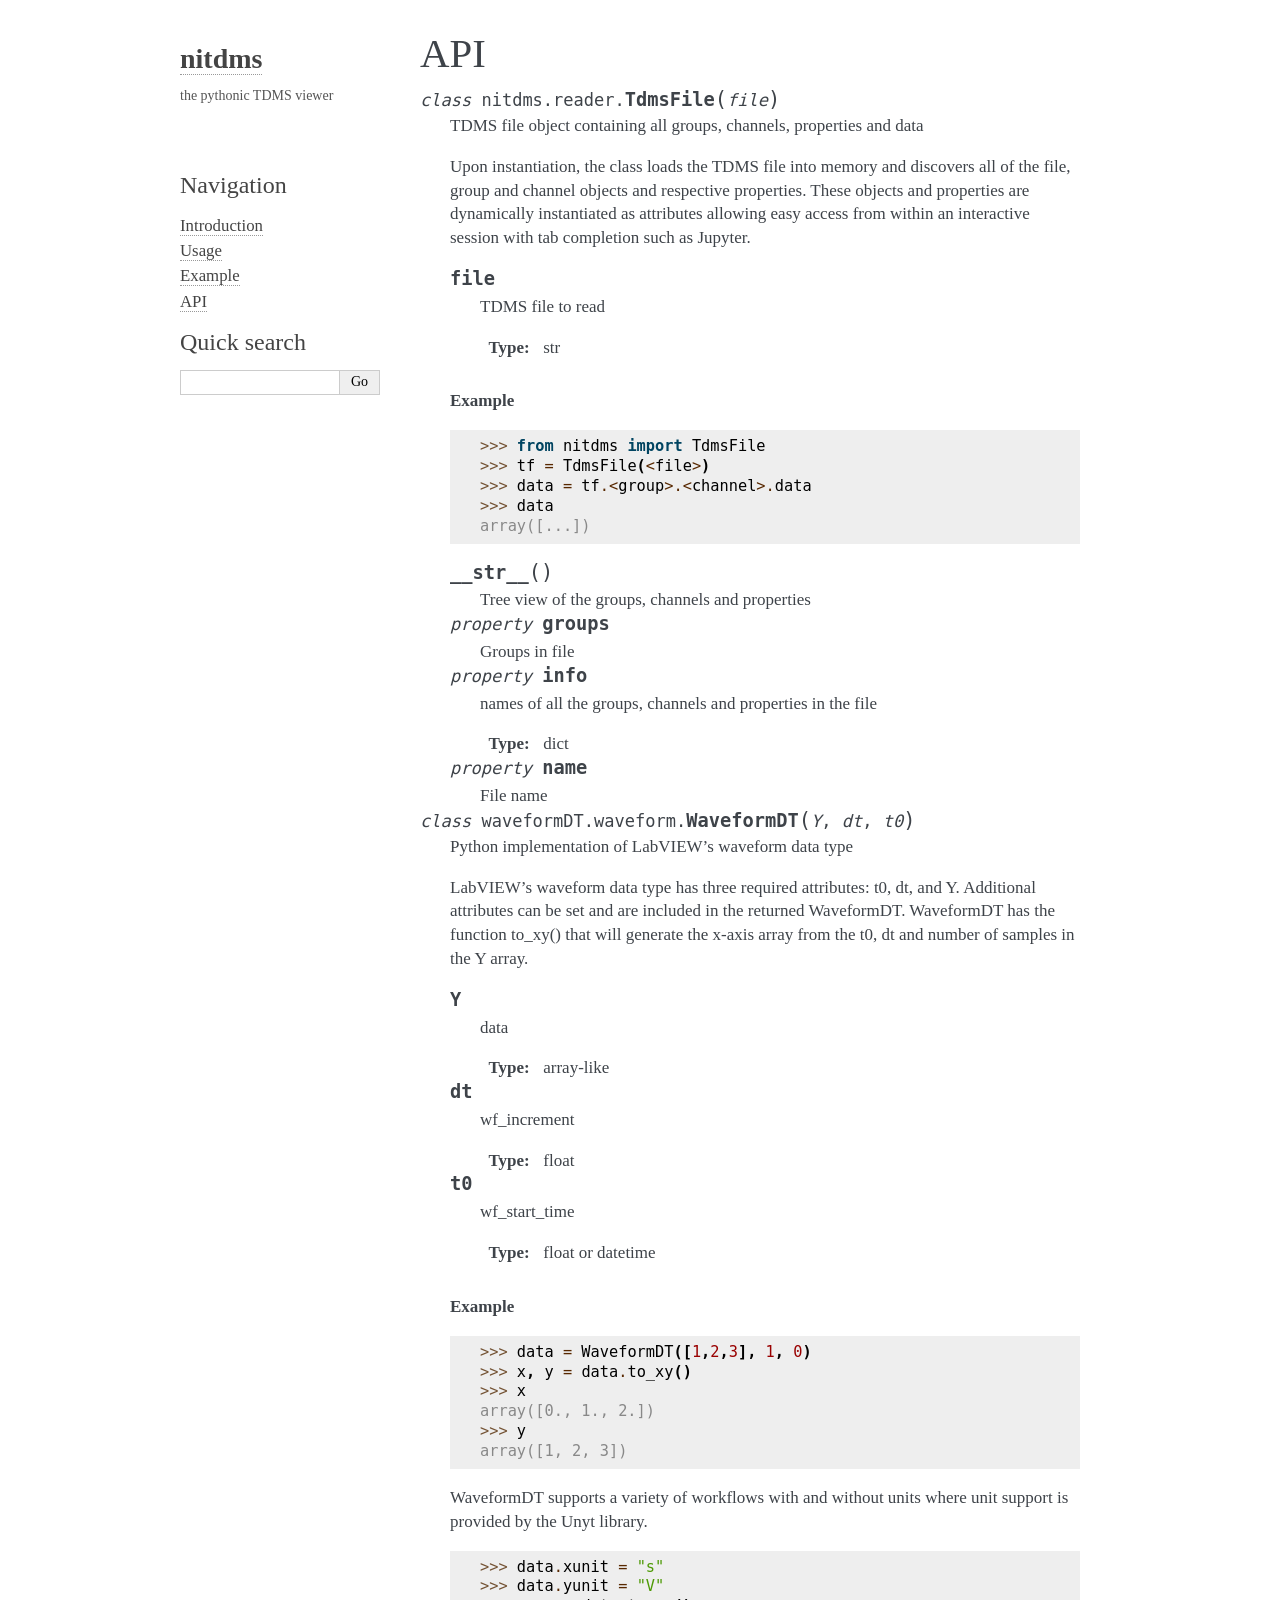
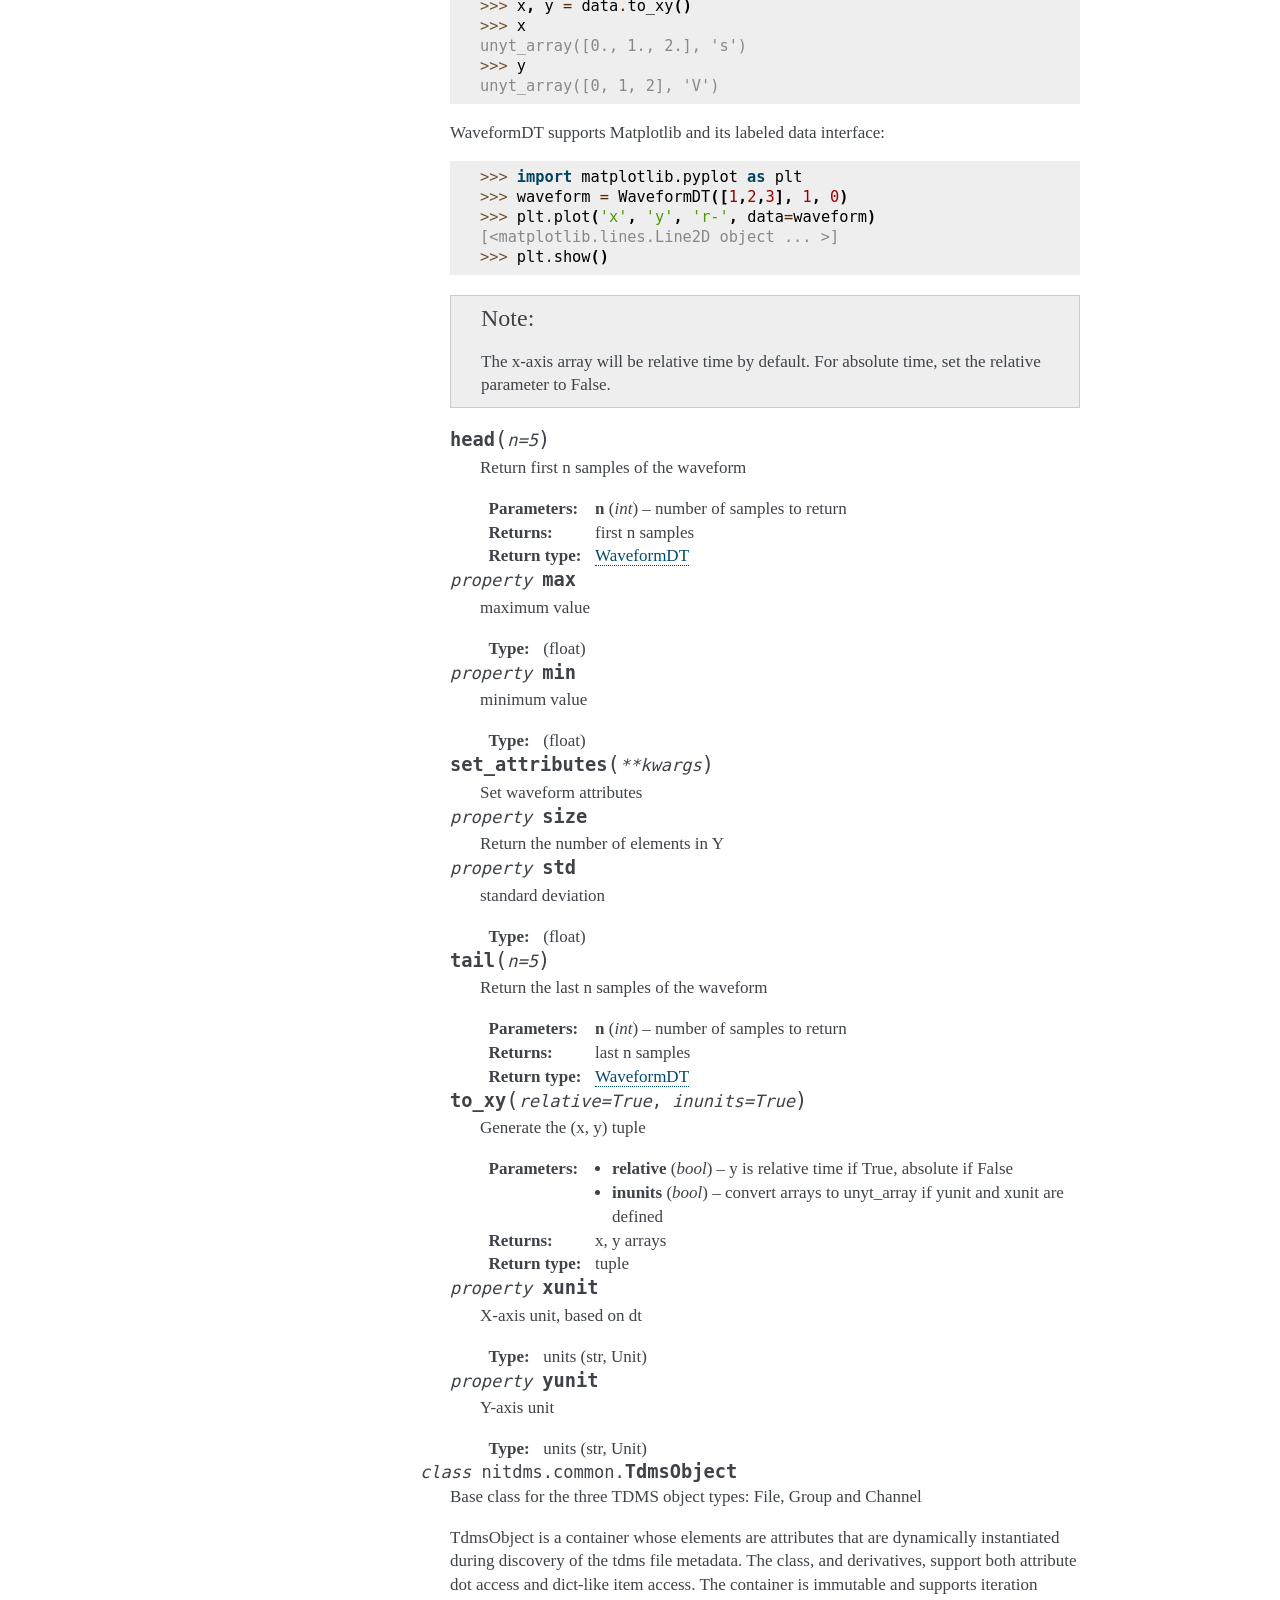
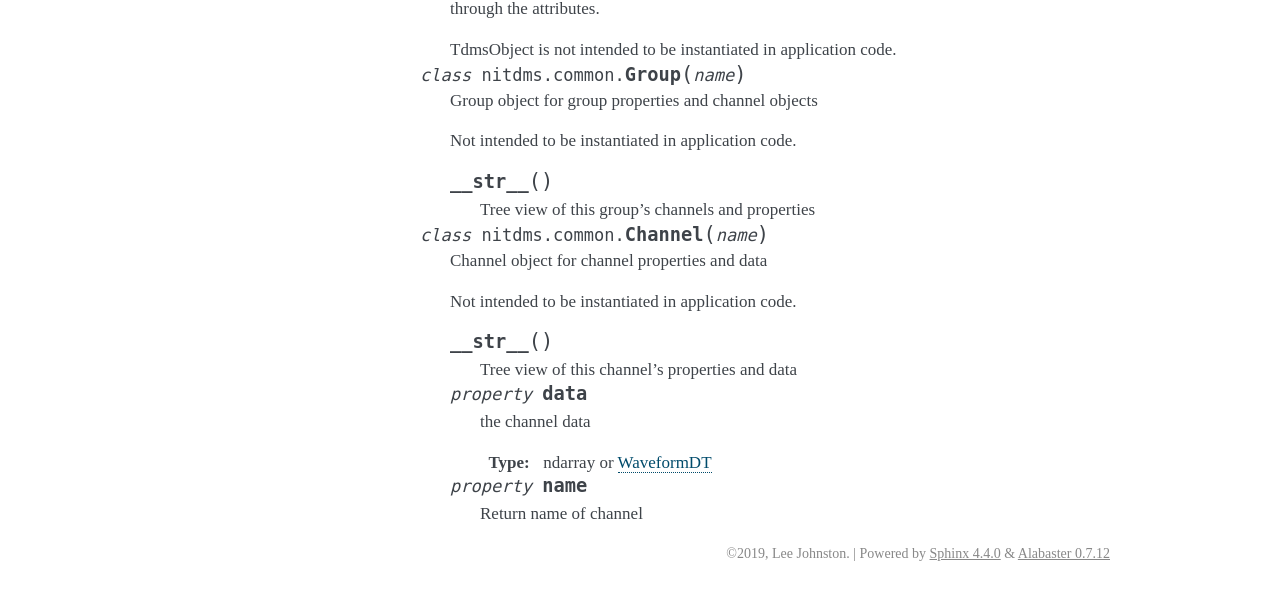
==== commit b7c94697: "build project documentation" ====
--- a/api.html
+++ b/api.html
@@ -36,7 +36,7 @@
 <span id="api"></span><h1>API<a class="headerlink" href="#module-nitdms.reader" title="Permalink to this headline">¶</a></h1>
 <dl class="py class">
 <dt class="sig sig-object py" id="nitdms.reader.TdmsFile">
-<em class="property"><span class="pre">class</span> </em><span class="sig-prename descclassname"><span class="pre">nitdms.reader.</span></span><span class="sig-name descname"><span class="pre">TdmsFile</span></span><span class="sig-paren">(</span><em class="sig-param"><span class="n"><span class="pre">file</span></span></em><span class="sig-paren">)</span><a class="headerlink" href="#nitdms.reader.TdmsFile" title="Permalink to this definition">¶</a></dt>
+<em class="property"><span class="pre">class</span><span class="w"> </span></em><span class="sig-prename descclassname"><span class="pre">nitdms.reader.</span></span><span class="sig-name descname"><span class="pre">TdmsFile</span></span><span class="sig-paren">(</span><em class="sig-param"><span class="n"><span class="pre">file</span></span></em><span class="sig-paren">)</span><a class="headerlink" href="#nitdms.reader.TdmsFile" title="Permalink to this definition">¶</a></dt>
 <dd><p>TDMS file object containing all groups, channels, properties and data</p>
 <p>Upon instantiation, the class loads the TDMS file into memory and discovers
 all of the file, group and channel objects and respective properties. These
@@ -69,13 +69,13 @@
 
 <dl class="py property">
 <dt class="sig sig-object py" id="nitdms.reader.TdmsFile.groups">
-<em class="property"><span class="pre">property</span> </em><span class="sig-name descname"><span class="pre">groups</span></span><a class="headerlink" href="#nitdms.reader.TdmsFile.groups" title="Permalink to this definition">¶</a></dt>
+<em class="property"><span class="pre">property</span><span class="w"> </span></em><span class="sig-name descname"><span class="pre">groups</span></span><a class="headerlink" href="#nitdms.reader.TdmsFile.groups" title="Permalink to this definition">¶</a></dt>
 <dd><p>Groups in file</p>
 </dd></dl>
 
 <dl class="py property">
 <dt class="sig sig-object py" id="nitdms.reader.TdmsFile.info">
-<em class="property"><span class="pre">property</span> </em><span class="sig-name descname"><span class="pre">info</span></span><a class="headerlink" href="#nitdms.reader.TdmsFile.info" title="Permalink to this definition">¶</a></dt>
+<em class="property"><span class="pre">property</span><span class="w"> </span></em><span class="sig-name descname"><span class="pre">info</span></span><a class="headerlink" href="#nitdms.reader.TdmsFile.info" title="Permalink to this definition">¶</a></dt>
 <dd><p>names of all the groups, channels and properties in the file</p>
 <dl class="field-list simple">
 <dt class="field-odd">Type</dt>
@@ -86,7 +86,7 @@
 
 <dl class="py property">
 <dt class="sig sig-object py" id="nitdms.reader.TdmsFile.name">
-<em class="property"><span class="pre">property</span> </em><span class="sig-name descname"><span class="pre">name</span></span><a class="headerlink" href="#nitdms.reader.TdmsFile.name" title="Permalink to this definition">¶</a></dt>
+<em class="property"><span class="pre">property</span><span class="w"> </span></em><span class="sig-name descname"><span class="pre">name</span></span><a class="headerlink" href="#nitdms.reader.TdmsFile.name" title="Permalink to this definition">¶</a></dt>
 <dd><p>File name</p>
 </dd></dl>
 
@@ -94,7 +94,7 @@
 
 <span class="target" id="module-waveformDT.waveform"></span><dl class="py class">
 <dt class="sig sig-object py" id="waveformDT.waveform.WaveformDT">
-<em class="property"><span class="pre">class</span> </em><span class="sig-prename descclassname"><span class="pre">waveformDT.waveform.</span></span><span class="sig-name descname"><span class="pre">WaveformDT</span></span><span class="sig-paren">(</span><em class="sig-param"><span class="n"><span class="pre">Y</span></span></em>, <em class="sig-param"><span class="n"><span class="pre">dt</span></span></em>, <em class="sig-param"><span class="n"><span class="pre">t0</span></span></em><span class="sig-paren">)</span><a class="headerlink" href="#waveformDT.waveform.WaveformDT" title="Permalink to this definition">¶</a></dt>
+<em class="property"><span class="pre">class</span><span class="w"> </span></em><span class="sig-prename descclassname"><span class="pre">waveformDT.waveform.</span></span><span class="sig-name descname"><span class="pre">WaveformDT</span></span><span class="sig-paren">(</span><em class="sig-param"><span class="n"><span class="pre">Y</span></span></em>, <em class="sig-param"><span class="n"><span class="pre">dt</span></span></em>, <em class="sig-param"><span class="n"><span class="pre">t0</span></span></em><span class="sig-paren">)</span><a class="headerlink" href="#waveformDT.waveform.WaveformDT" title="Permalink to this definition">¶</a></dt>
 <dd><p>Python implementation of LabVIEW’s waveform data type</p>
 <p>LabVIEW’s waveform data type has three required attributes: t0, dt, and Y.
 Additional attributes can be set and are included in the returned WaveformDT.
@@ -185,7 +185,7 @@
 
 <dl class="py property">
 <dt class="sig sig-object py" id="waveformDT.waveform.WaveformDT.max">
-<em class="property"><span class="pre">property</span> </em><span class="sig-name descname"><span class="pre">max</span></span><a class="headerlink" href="#waveformDT.waveform.WaveformDT.max" title="Permalink to this definition">¶</a></dt>
+<em class="property"><span class="pre">property</span><span class="w"> </span></em><span class="sig-name descname"><span class="pre">max</span></span><a class="headerlink" href="#waveformDT.waveform.WaveformDT.max" title="Permalink to this definition">¶</a></dt>
 <dd><p>maximum value</p>
 <dl class="field-list simple">
 <dt class="field-odd">Type</dt>
@@ -196,7 +196,7 @@
 
 <dl class="py property">
 <dt class="sig sig-object py" id="waveformDT.waveform.WaveformDT.min">
-<em class="property"><span class="pre">property</span> </em><span class="sig-name descname"><span class="pre">min</span></span><a class="headerlink" href="#waveformDT.waveform.WaveformDT.min" title="Permalink to this definition">¶</a></dt>
+<em class="property"><span class="pre">property</span><span class="w"> </span></em><span class="sig-name descname"><span class="pre">min</span></span><a class="headerlink" href="#waveformDT.waveform.WaveformDT.min" title="Permalink to this definition">¶</a></dt>
 <dd><p>minimum value</p>
 <dl class="field-list simple">
 <dt class="field-odd">Type</dt>
@@ -213,13 +213,13 @@
 
 <dl class="py property">
 <dt class="sig sig-object py" id="waveformDT.waveform.WaveformDT.size">
-<em class="property"><span class="pre">property</span> </em><span class="sig-name descname"><span class="pre">size</span></span><a class="headerlink" href="#waveformDT.waveform.WaveformDT.size" title="Permalink to this definition">¶</a></dt>
+<em class="property"><span class="pre">property</span><span class="w"> </span></em><span class="sig-name descname"><span class="pre">size</span></span><a class="headerlink" href="#waveformDT.waveform.WaveformDT.size" title="Permalink to this definition">¶</a></dt>
 <dd><p>Return the number of elements in Y</p>
 </dd></dl>
 
 <dl class="py property">
 <dt class="sig sig-object py" id="waveformDT.waveform.WaveformDT.std">
-<em class="property"><span class="pre">property</span> </em><span class="sig-name descname"><span class="pre">std</span></span><a class="headerlink" href="#waveformDT.waveform.WaveformDT.std" title="Permalink to this definition">¶</a></dt>
+<em class="property"><span class="pre">property</span><span class="w"> </span></em><span class="sig-name descname"><span class="pre">std</span></span><a class="headerlink" href="#waveformDT.waveform.WaveformDT.std" title="Permalink to this definition">¶</a></dt>
 <dd><p>standard deviation</p>
 <dl class="field-list simple">
 <dt class="field-odd">Type</dt>
@@ -267,7 +267,7 @@
 
 <dl class="py property">
 <dt class="sig sig-object py" id="waveformDT.waveform.WaveformDT.xunit">
-<em class="property"><span class="pre">property</span> </em><span class="sig-name descname"><span class="pre">xunit</span></span><a class="headerlink" href="#waveformDT.waveform.WaveformDT.xunit" title="Permalink to this definition">¶</a></dt>
+<em class="property"><span class="pre">property</span><span class="w"> </span></em><span class="sig-name descname"><span class="pre">xunit</span></span><a class="headerlink" href="#waveformDT.waveform.WaveformDT.xunit" title="Permalink to this definition">¶</a></dt>
 <dd><p>X-axis unit, based on dt</p>
 <dl class="field-list simple">
 <dt class="field-odd">Type</dt>
@@ -278,7 +278,7 @@
 
 <dl class="py property">
 <dt class="sig sig-object py" id="waveformDT.waveform.WaveformDT.yunit">
-<em class="property"><span class="pre">property</span> </em><span class="sig-name descname"><span class="pre">yunit</span></span><a class="headerlink" href="#waveformDT.waveform.WaveformDT.yunit" title="Permalink to this definition">¶</a></dt>
+<em class="property"><span class="pre">property</span><span class="w"> </span></em><span class="sig-name descname"><span class="pre">yunit</span></span><a class="headerlink" href="#waveformDT.waveform.WaveformDT.yunit" title="Permalink to this definition">¶</a></dt>
 <dd><p>Y-axis unit</p>
 <dl class="field-list simple">
 <dt class="field-odd">Type</dt>
@@ -291,7 +291,7 @@
 
 <span class="target" id="module-nitdms.common"></span><dl class="py class">
 <dt class="sig sig-object py" id="nitdms.common.TdmsObject">
-<em class="property"><span class="pre">class</span> </em><span class="sig-prename descclassname"><span class="pre">nitdms.common.</span></span><span class="sig-name descname"><span class="pre">TdmsObject</span></span><a class="headerlink" href="#nitdms.common.TdmsObject" title="Permalink to this definition">¶</a></dt>
+<em class="property"><span class="pre">class</span><span class="w"> </span></em><span class="sig-prename descclassname"><span class="pre">nitdms.common.</span></span><span class="sig-name descname"><span class="pre">TdmsObject</span></span><a class="headerlink" href="#nitdms.common.TdmsObject" title="Permalink to this definition">¶</a></dt>
 <dd><p>Base class for the three TDMS object types: File, Group and Channel</p>
 <p>TdmsObject is a container whose elements are attributes that are dynamically
 instantiated during discovery of the tdms file metadata. The class, and derivatives,
@@ -302,7 +302,7 @@
 
 <dl class="py class">
 <dt class="sig sig-object py" id="nitdms.common.Group">
-<em class="property"><span class="pre">class</span> </em><span class="sig-prename descclassname"><span class="pre">nitdms.common.</span></span><span class="sig-name descname"><span class="pre">Group</span></span><span class="sig-paren">(</span><em class="sig-param"><span class="n"><span class="pre">name</span></span></em><span class="sig-paren">)</span><a class="headerlink" href="#nitdms.common.Group" title="Permalink to this definition">¶</a></dt>
+<em class="property"><span class="pre">class</span><span class="w"> </span></em><span class="sig-prename descclassname"><span class="pre">nitdms.common.</span></span><span class="sig-name descname"><span class="pre">Group</span></span><span class="sig-paren">(</span><em class="sig-param"><span class="n"><span class="pre">name</span></span></em><span class="sig-paren">)</span><a class="headerlink" href="#nitdms.common.Group" title="Permalink to this definition">¶</a></dt>
 <dd><p>Group object for group properties and channel objects</p>
 <p>Not intended to be instantiated in application code.</p>
 <dl class="py method">
@@ -315,7 +315,7 @@
 
 <dl class="py class">
 <dt class="sig sig-object py" id="nitdms.common.Channel">
-<em class="property"><span class="pre">class</span> </em><span class="sig-prename descclassname"><span class="pre">nitdms.common.</span></span><span class="sig-name descname"><span class="pre">Channel</span></span><span class="sig-paren">(</span><em class="sig-param"><span class="n"><span class="pre">name</span></span></em><span class="sig-paren">)</span><a class="headerlink" href="#nitdms.common.Channel" title="Permalink to this definition">¶</a></dt>
+<em class="property"><span class="pre">class</span><span class="w"> </span></em><span class="sig-prename descclassname"><span class="pre">nitdms.common.</span></span><span class="sig-name descname"><span class="pre">Channel</span></span><span class="sig-paren">(</span><em class="sig-param"><span class="n"><span class="pre">name</span></span></em><span class="sig-paren">)</span><a class="headerlink" href="#nitdms.common.Channel" title="Permalink to this definition">¶</a></dt>
 <dd><p>Channel object for channel properties and data</p>
 <p>Not intended to be instantiated in application code.</p>
 <dl class="py method">
@@ -326,7 +326,7 @@
 
 <dl class="py property">
 <dt class="sig sig-object py" id="nitdms.common.Channel.data">
-<em class="property"><span class="pre">property</span> </em><span class="sig-name descname"><span class="pre">data</span></span><a class="headerlink" href="#nitdms.common.Channel.data" title="Permalink to this definition">¶</a></dt>
+<em class="property"><span class="pre">property</span><span class="w"> </span></em><span class="sig-name descname"><span class="pre">data</span></span><a class="headerlink" href="#nitdms.common.Channel.data" title="Permalink to this definition">¶</a></dt>
 <dd><p>the channel data</p>
 <dl class="field-list simple">
 <dt class="field-odd">Type</dt>
@@ -337,7 +337,7 @@
 
 <dl class="py property">
 <dt class="sig sig-object py" id="nitdms.common.Channel.name">
-<em class="property"><span class="pre">property</span> </em><span class="sig-name descname"><span class="pre">name</span></span><a class="headerlink" href="#nitdms.common.Channel.name" title="Permalink to this definition">¶</a></dt>
+<em class="property"><span class="pre">property</span><span class="w"> </span></em><span class="sig-name descname"><span class="pre">name</span></span><a class="headerlink" href="#nitdms.common.Channel.name" title="Permalink to this definition">¶</a></dt>
 <dd><p>Return name of channel</p>
 </dd></dl>
 
@@ -390,7 +390,7 @@
   <h3 id="searchlabel">Quick search</h3>
     <div class="searchformwrapper">
     <form class="search" action="search.html" method="get">
-      <input type="text" name="q" aria-labelledby="searchlabel" />
+      <input type="text" name="q" aria-labelledby="searchlabel" autocomplete="off" autocorrect="off" autocapitalize="off" spellcheck="false"/>
       <input type="submit" value="Go" />
     </form>
     </div>
@@ -412,7 +412,7 @@
       &copy;2019, Lee Johnston.
       
       |
-      Powered by <a href="http://sphinx-doc.org/">Sphinx 4.0.2</a>
+      Powered by <a href="http://sphinx-doc.org/">Sphinx 4.4.0</a>
       &amp; <a href="https://github.com/bitprophet/alabaster">Alabaster 0.7.12</a>
       
     </div>
